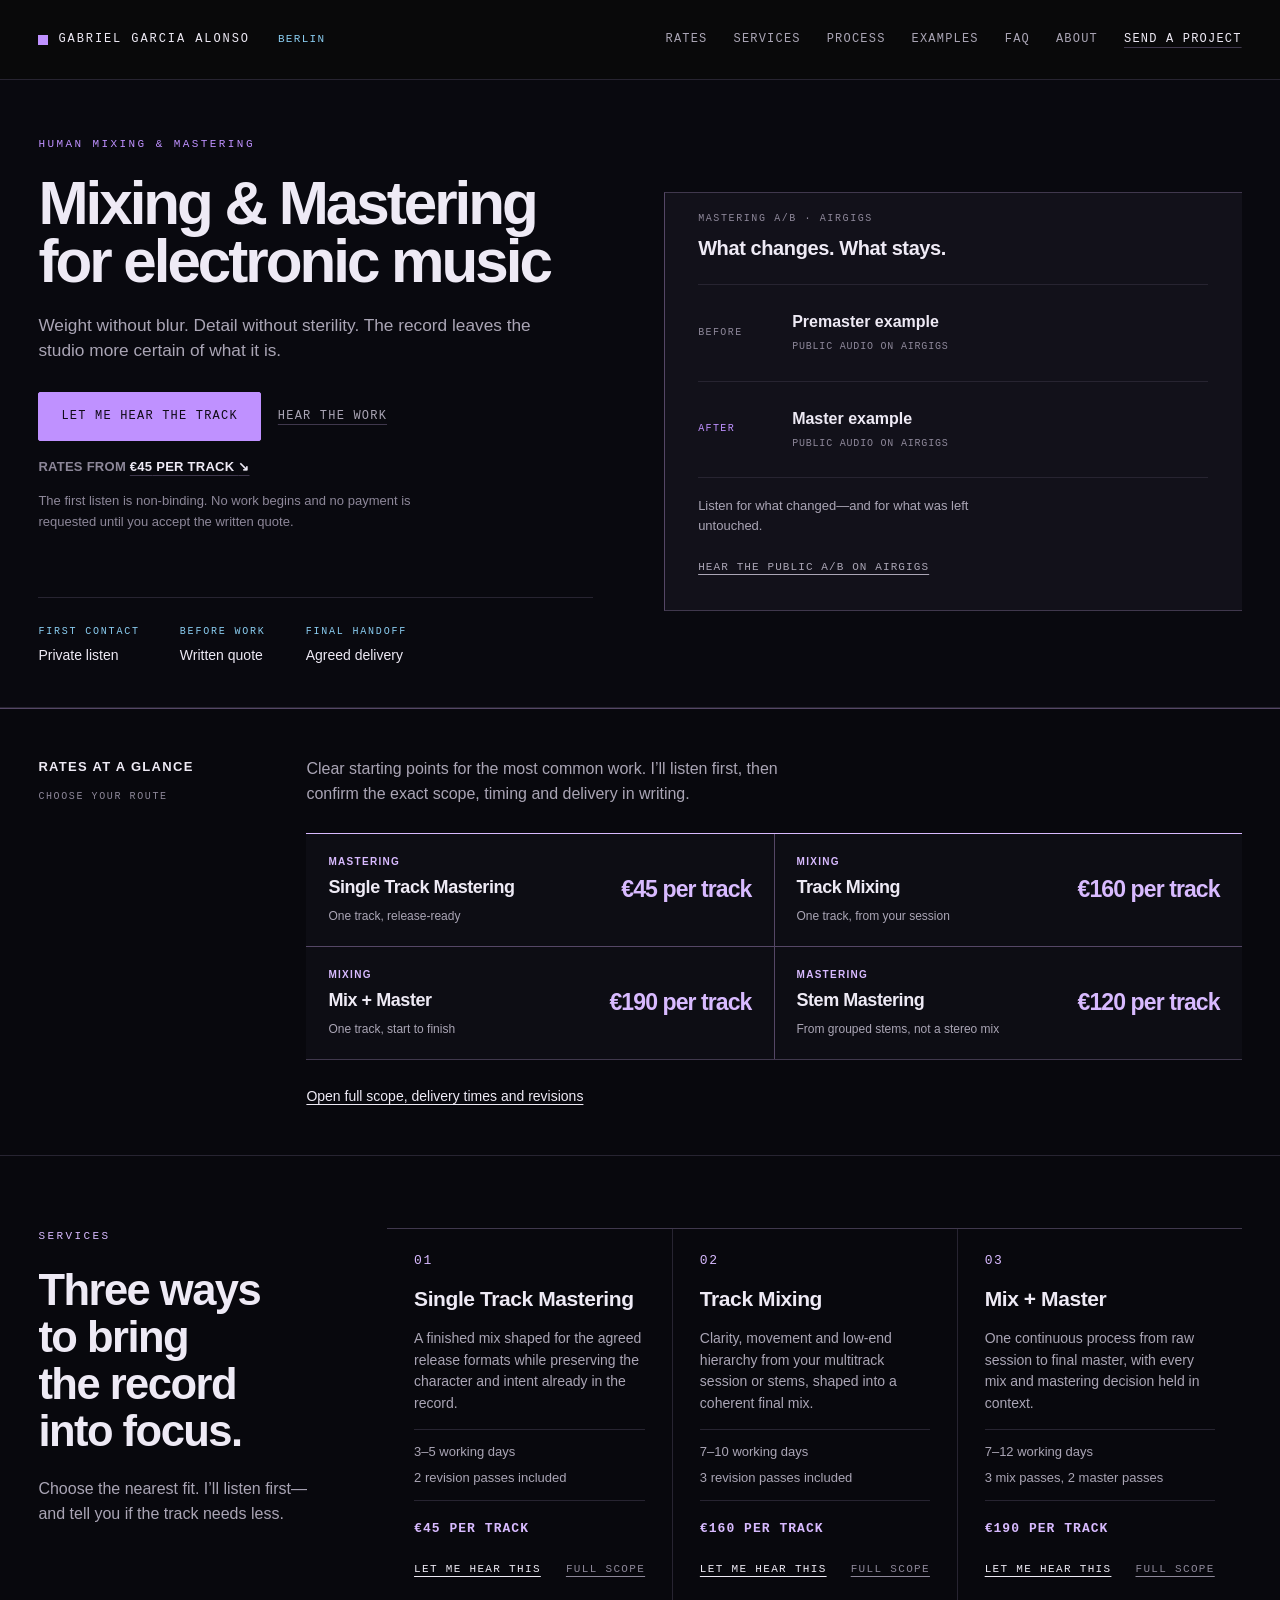
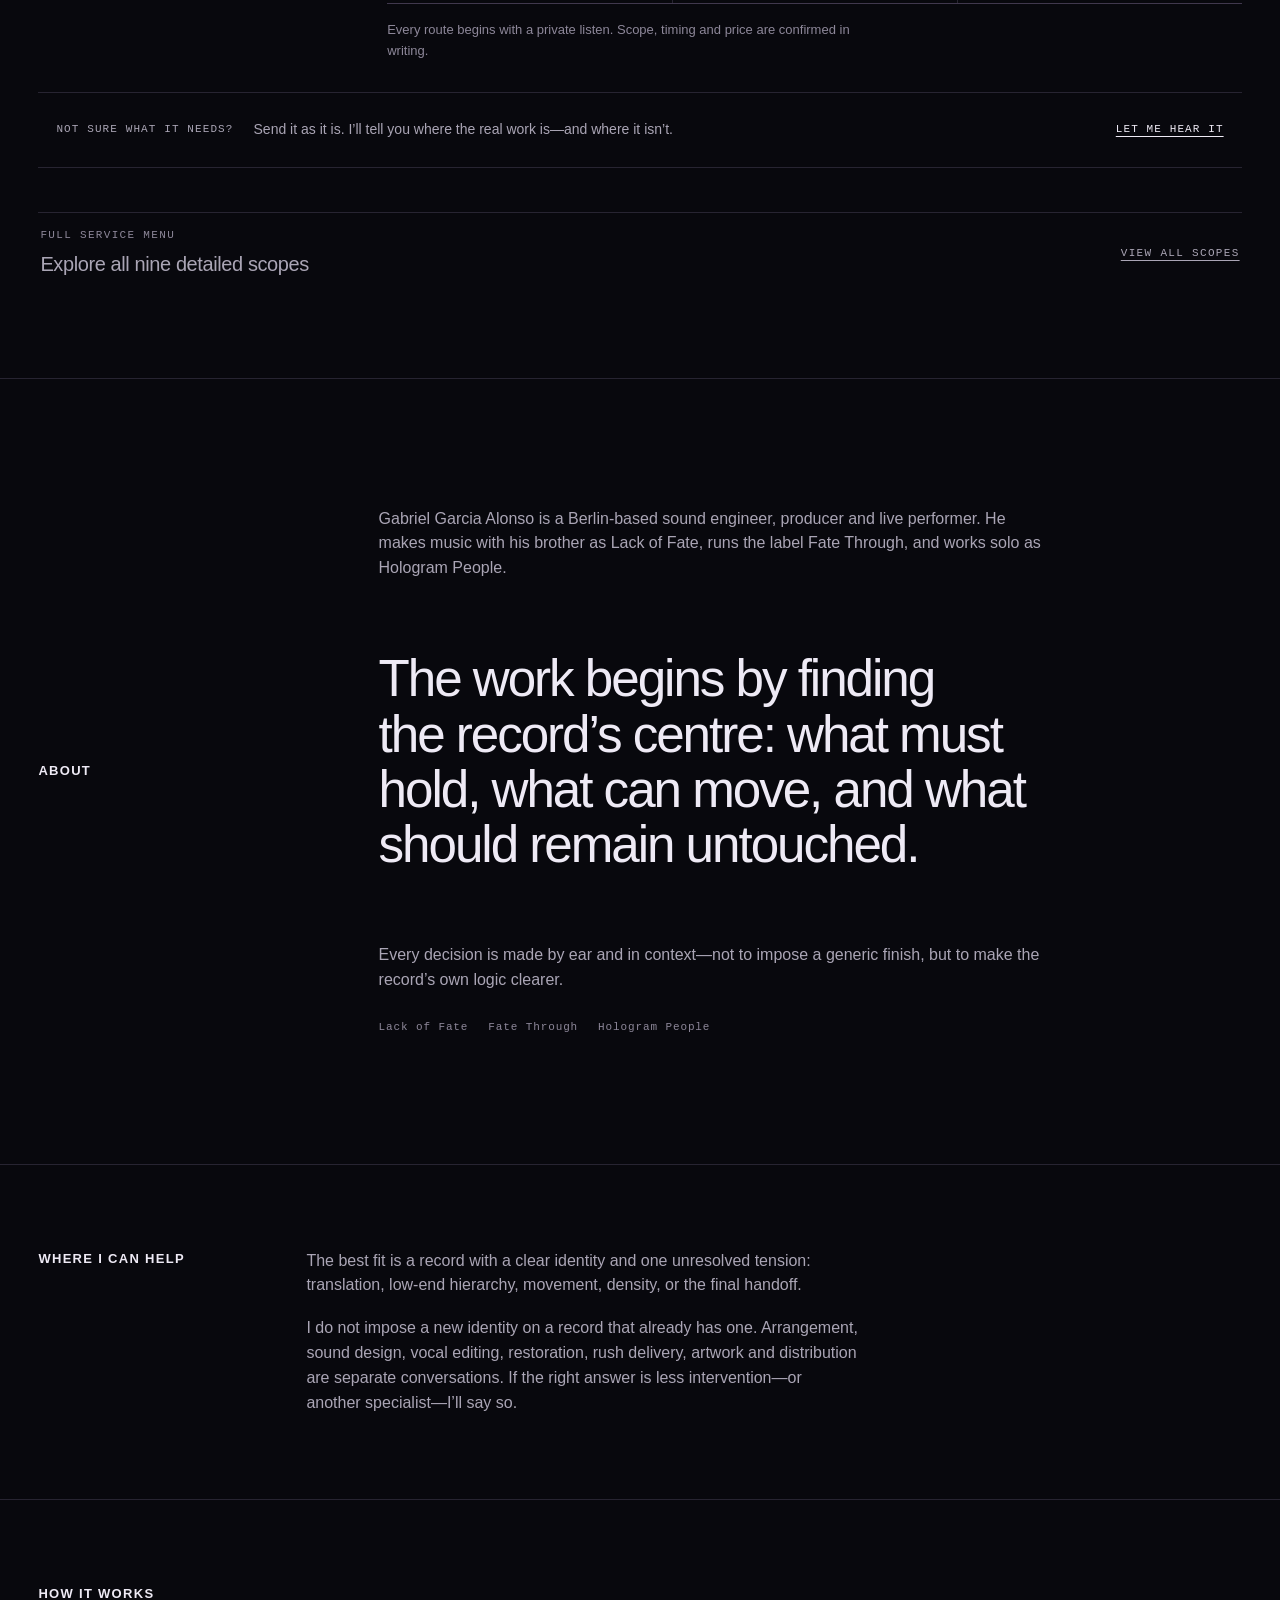
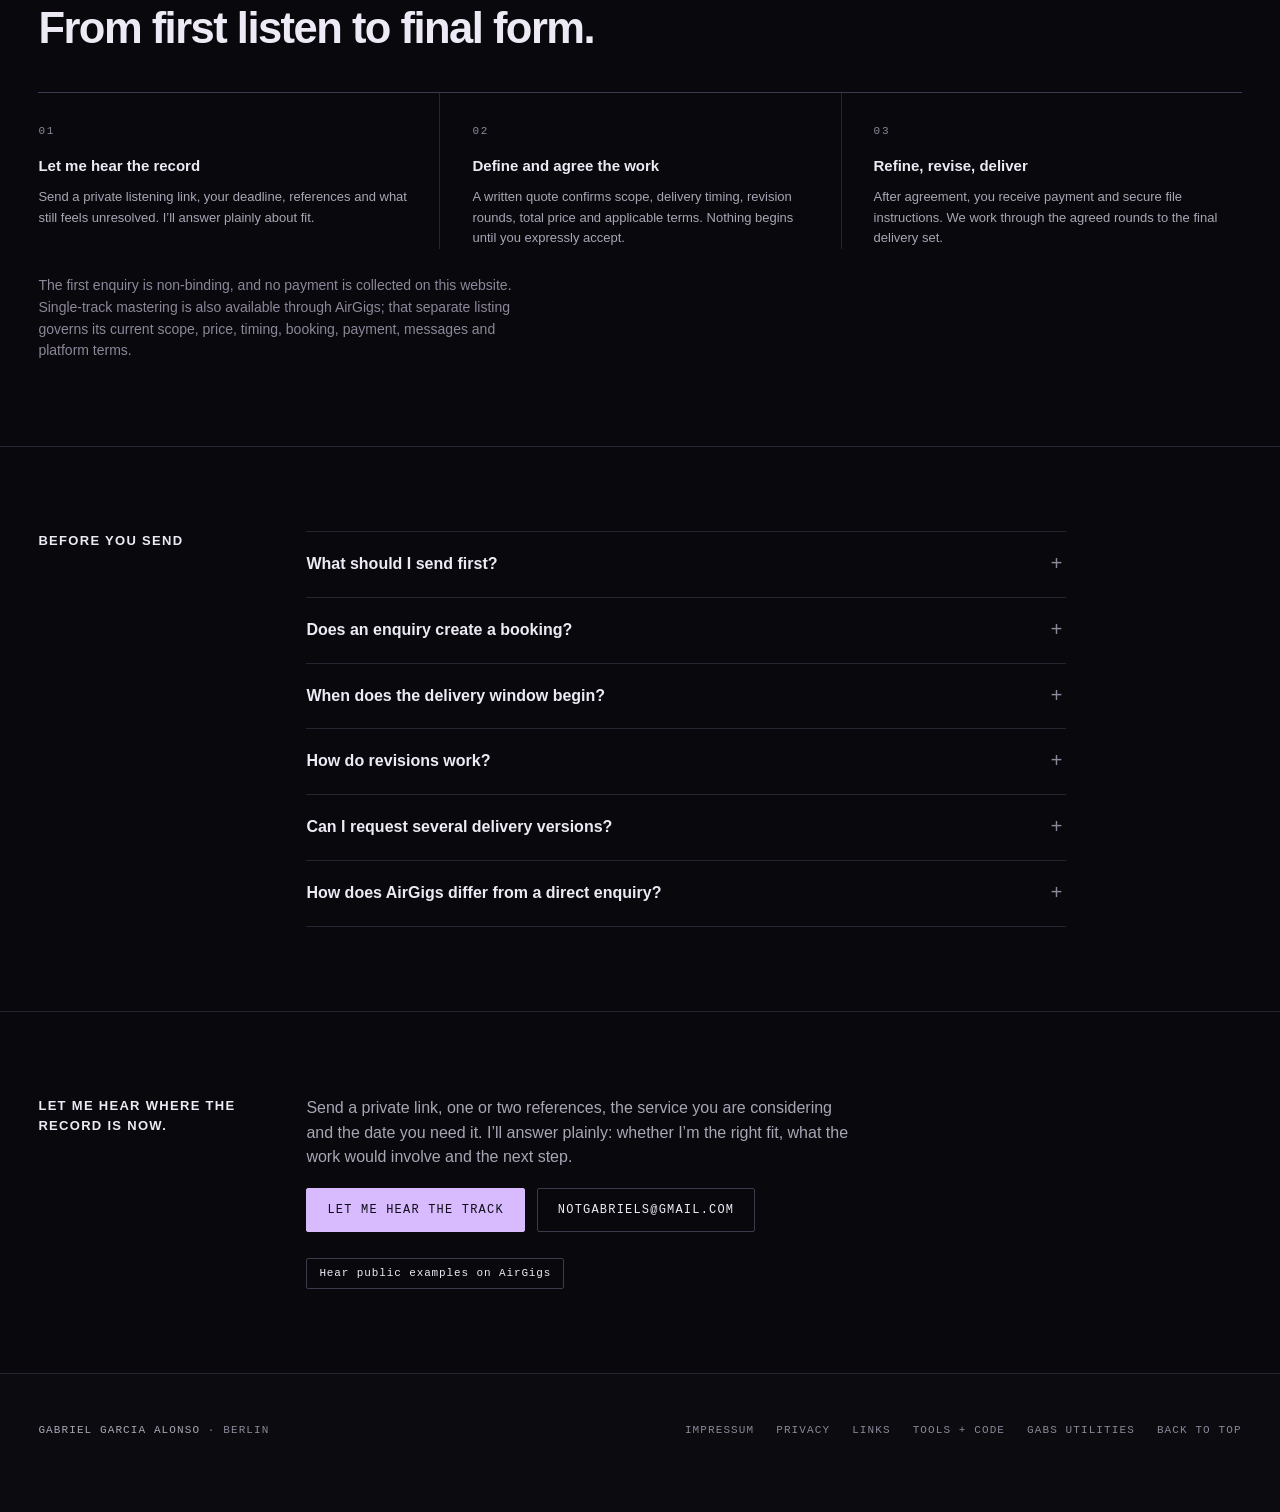
==== index.html @ 25c2fdcd "Mirror graphite violet mastering palette" ====
<!DOCTYPE html>
<html lang="en" class="no-js">
<head>
  <meta charset="utf-8" />
  <meta name="viewport" content="width=device-width, initial-scale=1" />
  <title>Gabriel Garcia Alonso — Mixing &amp; Mastering</title>
  <meta name="description" content="Human mixing and mastering for electronic music—weight, movement and translation without losing the record’s identity." />
  <meta name="theme-color" content="#0a0a0b" />
  <link rel="canonical" href="https://audio.gabs-utilities.com/" />

  <meta property="og:title" content="Gabriel Garcia Alonso — Mixing &amp; Mastering" />
  <meta property="og:description" content="Human mixing and mastering for electronic music—weight, movement and translation without losing the record’s identity." />
  <meta property="og:type" content="website" />
  <meta property="og:url" content="https://audio.gabs-utilities.com/" />
  <meta property="og:image" content="https://audio.gabs-utilities.com/public/og-image.jpg?v=20260824" />
  <meta property="og:image:alt" content="Mixing and Mastering — Gabriel Garcia Alonso" />
  <meta property="og:image:width" content="1200" />
  <meta property="og:image:height" content="630" />
  <meta name="twitter:card" content="summary_large_image" />
  <meta name="twitter:title" content="Gabriel Garcia Alonso — Mixing &amp; Mastering" />
  <meta name="twitter:description" content="Human mixing and mastering for electronic music—weight, movement and translation without losing the record’s identity." />
  <meta name="twitter:image" content="https://audio.gabs-utilities.com/public/og-image.jpg?v=20260824" />
  <meta name="twitter:image:alt" content="Mixing and Mastering — Gabriel Garcia Alonso" />

  <link rel="icon" href="public/favicon.svg" type="image/svg+xml" />
  <link rel="stylesheet" href="assets/css/styles.css?v=20260825p" />

  <!-- SEO:JSONLD:START — generated by `node scripts/build-seo.js`. Do not hand-edit. -->
  <script type="application/ld+json">
  {
    "@context": "https://schema.org",
    "@graph": [
      {
        "@type": "ProfessionalService",
        "@id": "https://audio.gabs-utilities.com/#business",
        "name": "Gabriel Garcia Alonso",
        "description": "Human mixing and mastering for electronic music—weight, movement and translation without losing the record’s identity.",
        "email": "notgabriels@gmail.com",
        "url": "https://audio.gabs-utilities.com/",
        "image": "https://audio.gabs-utilities.com/public/og-image.png",
        "sameAs": [
          "https://www.airgigs.com/user/notgabriels",
          "https://www.airgigs.com/mastering-engineers-for-hire/109633/I-will-master-your-electronic-music-for-release"
        ],
        "areaServed": "Worldwide",
        "address": {
          "@type": "PostalAddress",
          "addressLocality": "Berlin",
          "addressCountry": "DE"
        },
        "hasOfferCatalog": {
          "@type": "OfferCatalog",
          "name": "Mixing and mastering services",
          "itemListElement": [
            {
              "@type": "Service",
              "name": "Single Track Mastering",
              "description": "A finished mix shaped for the agreed release formats while preserving the character and intent already in the record.",
              "url": "https://audio.gabs-utilities.com/#mastering-single",
              "serviceType": "Single Track Mastering",
              "category": "Audio mastering"
            },
            {
              "@type": "Service",
              "name": "EP Mastering",
              "description": "Mastering for a short release, balanced so the tracks sit together as one record rather than as separate singles.",
              "url": "https://audio.gabs-utilities.com/#mastering-ep",
              "serviceType": "EP Mastering",
              "category": "Audio mastering"
            },
            {
              "@type": "Service",
              "name": "Stem Mastering",
              "description": "For mixes that need more control than a stereo master allows. Send grouped stems and the balance can still be moved at the master stage.",
              "url": "https://audio.gabs-utilities.com/#mastering-stem",
              "serviceType": "Stem Mastering",
              "category": "Audio mastering"
            },
            {
              "@type": "Service",
              "name": "Vinyl Pre-Master",
              "description": "A separate master prepared for lacquer cutting — different constraints from a digital master, so it is done as its own pass.",
              "url": "https://audio.gabs-utilities.com/#mastering-vinyl",
              "serviceType": "Vinyl Pre-Master",
              "category": "Audio mastering"
            },
            {
              "@type": "Service",
              "name": "Album Mastering",
              "description": "Full-length releases are quoted individually — track count, formats and deadline all move the number. Send the record and what you need.",
              "url": "https://audio.gabs-utilities.com/#mastering-album",
              "serviceType": "Album Mastering",
              "category": "Audio mastering"
            },
            {
              "@type": "Service",
              "name": "Track Mixing",
              "description": "Clarity, movement and low-end hierarchy from your multitrack session or stems, shaped into a coherent final mix.",
              "url": "https://audio.gabs-utilities.com/#mixing-single",
              "serviceType": "Track Mixing",
              "category": "Audio mixing"
            },
            {
              "@type": "Service",
              "name": "Mix + Master",
              "description": "One continuous process from raw session to final master, with every mix and mastering decision held in context.",
              "url": "https://audio.gabs-utilities.com/#mixing-mastering-bundle",
              "serviceType": "Mix + Master",
              "category": "Audio mixing"
            },
            {
              "@type": "Service",
              "name": "Mix Revision Pass",
              "description": "An extra round of changes on a mix already done here, once the included revision passes have been used.",
              "url": "https://audio.gabs-utilities.com/#mix-revision",
              "serviceType": "Mix Revision Pass",
              "category": "Audio mixing"
            },
            {
              "@type": "Service",
              "name": "Mix Feedback Session",
              "description": "A listening pass on a mix you are doing yourself, with written notes on what to change and why. No files are altered.",
              "url": "https://audio.gabs-utilities.com/#mix-consult",
              "serviceType": "Mix Feedback Session",
              "category": "Audio mixing"
            }
          ]
        }
      },
      {
        "@type": "FAQPage",
        "@id": "https://audio.gabs-utilities.com/#faq",
        "mainEntity": [
          {
            "@type": "Question",
            "name": "What should I send first?",
            "acceptedAnswer": {
              "@type": "Answer",
              "text": "Send a private listening link, your deadline, one or two references, and a short note about what still feels unresolved. Full-resolution production files come later, after the scope is agreed."
            }
          },
          {
            "@type": "Question",
            "name": "Does an enquiry create a booking?",
            "acceptedAnswer": {
              "@type": "Answer",
              "text": "No. The first enquiry is non-binding. Fit, scope, delivery timing, revision rounds and the total price are confirmed in a written quote before you decide whether to proceed."
            }
          },
          {
            "@type": "Question",
            "name": "When does the delivery window begin?",
            "acceptedAnswer": {
              "@type": "Answer",
              "text": "The delivery window begins after the written offer is accepted, any agreed payment condition is met, and the required production files have been received and checked."
            }
          },
          {
            "@type": "Question",
            "name": "How do revisions work?",
            "acceptedAnswer": {
              "@type": "Answer",
              "text": "The written quote states the included revision rounds. Send one consolidated set of clear, time-coded notes per round. Work outside the agreed scope is confirmed separately before it begins."
            }
          },
          {
            "@type": "Question",
            "name": "Can I request several delivery versions?",
            "acceptedAnswer": {
              "@type": "Answer",
              "text": "Ask about instrumentals, acapellas, club versions, vinyl versions or other formats in the enquiry so the exact delivery set can be included in the quote."
            }
          },
          {
            "@type": "Question",
            "name": "How does AirGigs differ from a direct enquiry?",
            "acceptedAnswer": {
              "@type": "Answer",
              "text": "AirGigs is a separate marketplace route for the service shown on its live listing. AirGigs handles that listing’s current scope, price, timing, booking, payment, messages and platform terms."
            }
          }
        ]
      }
    ]
  }
  </script>
  <!-- SEO:JSONLD:END -->
</head>
<body class="home">
  <a class="skip-link" href="#main-content">Skip to main content</a>

  <header class="site-header">
    <a class="logo" href="#top">
      <span class="logo__mark" aria-hidden="true"></span>
      <span class="logo__text">GABRIEL GARCIA ALONSO</span>
      <span class="logo__location">Berlin</span>
    </a>
    <nav class="nav" id="main-nav" aria-label="Main">
      <a href="#rates">Rates</a>
      <a href="#services">Services</a>
      <a href="#process">Process</a>
      <a href="#examples">Examples</a>
      <a href="#faq">FAQ</a>
      <a href="#about">About</a>
      <a class="nav__cta" href="brief.html">Send a project</a>
    </nav>
    <button class="nav-toggle" id="nav-toggle" type="button"
      aria-label="Open navigation" aria-controls="main-nav" aria-expanded="false">
      <span></span><span></span>
    </button>
  </header>

  <main id="main-content" tabindex="-1">
    <section class="hero hero--studio" id="top">
      <div class="hero__inner hero__layout">
        <div class="hero__copy">
          <p class="eyebrow">Human mixing &amp; mastering</p>
          <h1 class="hero__title">
            <span>Mixing &amp; Mastering</span>
            <span>for electronic music</span>
          </h1>
          <p class="hero__lede">
            Weight without blur. Detail without sterility. The record leaves
            the studio more certain of what it is.
          </p>
          <div class="hero__actions">
            <a class="btn btn--primary" href="brief.html">Let me hear the track</a>
            <a class="btn btn--ghost" href="#examples">Hear the work</a>
          </div>
          <p class="hero__rate-line">Rates from <a href="#rates"><span data-rate-from>€45</span> per track <span aria-hidden="true">↘</span></a></p>
          <p class="hero__microcopy">
            The first listen is non-binding. No work begins and no payment is
            requested until you accept the written quote.
          </p>
          <dl class="hero__meta" aria-label="How a project begins">
            <div>
              <dt>First contact</dt>
              <dd>Private listen</dd>
            </div>
            <div>
              <dt>Before work</dt>
              <dd>Written quote</dd>
            </div>
            <div>
              <dt>Final handoff</dt>
              <dd>Agreed delivery</dd>
            </div>
          </dl>
        </div>

        <section class="listen-panel" id="examples" aria-labelledby="examples-title">
          <header class="listen-panel__head">
            <p class="listen-panel__kicker">Mastering A/B · AirGigs</p>
            <h2 id="examples-title">What changes. What stays.</h2>
          </header>
          <div class="listen-panel__tracks" aria-label="The premaster and master available in the public AirGigs A/B">
            <div class="listen-track">
              <span class="listen-track__state">Before</span>
              <span class="listen-track__body">
                <strong>Premaster example</strong>
                <small>Public audio on AirGigs</small>
              </span>
            </div>
            <div class="listen-track listen-track--after">
              <span class="listen-track__state">After</span>
              <span class="listen-track__body">
                <strong>Master example</strong>
                <small>Public audio on AirGigs</small>
              </span>
            </div>
          </div>
          <div class="listen-panel__foot">
            <p>Listen for what changed—and for what was left untouched.</p>
            <a href="https://www.airgigs.com/mastering-engineers-for-hire/109633/I-will-master-your-electronic-music-for-release" target="_blank" rel="noopener">Hear the public A/B on AirGigs<span class="visually-hidden"> (opens in a new tab)</span></a>
          </div>
        </section>
      </div>
    </section>

    <section class="section section--split section--compact rate-section" id="rates" aria-labelledby="rates-title">
      <div>
        <h2 class="section__title" id="rates-title">Rates at a glance</h2>
        <p class="section__label">Choose your route</p>
      </div>
      <div>
        <p class="rate-section__lede">
          Clear starting points for the most common work. I’ll listen first,
          then confirm the exact scope, timing and delivery in writing.
        </p>
        <ul class="rate-quickview" id="rate-quickview" aria-label="Current service rates"></ul>
        <noscript>
          <ul class="rate-quickview rate-quickview--static" aria-label="Current service rates">
            <li class="rate-quickview__item">
              <a href="#mastering-single"><span class="rate-quickview__copy"><span class="rate-quickview__category">Mastering</span><strong>Single Track Mastering</strong></span><span class="rate-quickview__price">€45 per track</span><span class="rate-quickview__subtitle">One track, release-ready</span></a>
            </li>
            <li class="rate-quickview__item">
              <a href="#mixing-single"><span class="rate-quickview__copy"><span class="rate-quickview__category">Mixing</span><strong>Track Mixing</strong></span><span class="rate-quickview__price">€160 per track</span><span class="rate-quickview__subtitle">One track, from your session</span></a>
            </li>
            <li class="rate-quickview__item">
              <a href="#mixing-mastering-bundle"><span class="rate-quickview__copy"><span class="rate-quickview__category">Mixing</span><strong>Mix + Master</strong></span><span class="rate-quickview__price">€190 per track</span><span class="rate-quickview__subtitle">One track, start to finish</span></a>
            </li>
            <li class="rate-quickview__item">
              <a href="#mastering-stem"><span class="rate-quickview__copy"><span class="rate-quickview__category">Mastering</span><strong>Stem Mastering</strong></span><span class="rate-quickview__price">€120 per track</span><span class="rate-quickview__subtitle">From grouped stems, not a stereo mix</span></a>
            </li>
          </ul>
        </noscript>
        <p class="section__note"><a href="#services">Open full scope, delivery times and revisions</a></p>
      </div>
    </section>

    <section class="section service-overview" id="services">
      <div class="service-overview__layout">
        <div class="service-overview__intro">
          <p class="eyebrow">Services</p>
          <h2>Three ways to bring the record into focus.</h2>
          <p>Choose the nearest fit. I’ll listen first—and tell you if the track needs less.</p>
        </div>
        <div class="featured-service-stage">
          <div class="featured-services" id="featured-service-grid" aria-label="Featured services"></div>
          <noscript>
            <div class="featured-services featured-services--fallback" aria-label="Featured services">
              <article class="featured-service"><p class="featured-service__number">01</p><h3>Single Track Mastering</h3><p class="featured-service__desc">A finished mix shaped for the agreed release formats while preserving the character already in the record.</p><p class="featured-service__price">€45 per track</p><p class="featured-service__actions"><a class="featured-service__enquiry" href="brief.html">Let me hear this</a></p></article>
              <article class="featured-service"><p class="featured-service__number">02</p><h3>Track Mixing</h3><p class="featured-service__desc">Clarity, movement and low-end hierarchy from your multitrack session or stems.</p><p class="featured-service__price">€160 per track</p><p class="featured-service__actions"><a class="featured-service__enquiry" href="brief.html">Let me hear this</a></p></article>
              <article class="featured-service"><p class="featured-service__number">03</p><h3>Mix + Master</h3><p class="featured-service__desc">One continuous process from raw session to final master, with every decision held in context.</p><p class="featured-service__price">€190 per track</p><p class="featured-service__actions"><a class="featured-service__enquiry" href="brief.html">Let me hear this</a></p></article>
            </div>
          </noscript>
          <p class="featured-services__note">Every route begins with a private listen. Scope, timing and price are confirmed in writing.</p>
        </div>
      </div>

      <a class="quick-enquiry" href="brief.html">
        <span class="quick-enquiry__label">Not sure what it needs?</span>
        <span class="quick-enquiry__copy">Send it as it is. I’ll tell you where the real work is—and where it isn’t.</span>
        <span class="quick-enquiry__action">Let me hear it</span>
      </a>

      <details class="catalog-disclosure" id="detailed-services">
        <summary>
          <span class="catalog-disclosure__copy">
            <span class="catalog-disclosure__kicker">Full service menu</span>
            <strong>Explore all nine detailed scopes</strong>
          </span>
          <span class="catalog-disclosure__action">
            <span class="catalog-disclosure__when-closed">View all scopes</span>
            <span class="catalog-disclosure__when-open">Hide detailed scopes</span>
          </span>
        </summary>
        <div class="catalog" id="catalog">
          <div class="section__head">
            <div>
              <p class="section__title">Detailed service menu</p>
              <h2 class="catalog__heading">Scope, timing and deliverables</h2>
            </div>
            <div class="filters" role="group" aria-label="Filter services by type">
              <button class="filter is-active" type="button" aria-pressed="true" aria-controls="service-grid" data-filter="all">All</button>
              <button class="filter" type="button" aria-pressed="false" aria-controls="service-grid" data-filter="mastering">Mastering</button>
              <button class="filter" type="button" aria-pressed="false" aria-controls="service-grid" data-filter="mixing">Mixing</button>
            </div>
          </div>
          <div class="grid" id="service-grid" aria-label="Services"></div>
          <noscript>
            <div class="noscript-catalog">
              <p>Choose the nearest service below, then send a private listening link. Full scope, timing and price are confirmed in writing.</p>
              <ul class="noscript-service-list" aria-label="Detailed services">
                <li id="mastering-single"><strong>Single Track Mastering</strong><a href="brief.html">Enquire</a></li>
                <li id="mastering-ep"><strong>EP Mastering</strong><a href="brief.html">Enquire</a></li>
                <li id="mastering-stem"><strong>Stem Mastering</strong><a href="brief.html">Enquire</a></li>
                <li id="mastering-vinyl"><strong>Vinyl Pre-Master</strong><a href="brief.html">Enquire</a></li>
                <li id="mastering-album"><strong>Album Mastering</strong><a href="brief.html">Enquire</a></li>
                <li id="mixing-single"><strong>Track Mixing</strong><a href="brief.html">Enquire</a></li>
                <li id="mixing-mastering-bundle"><strong>Mix + Master</strong><a href="brief.html">Enquire</a></li>
                <li id="mix-revision"><strong>Mix Revision Pass</strong><a href="brief.html">Enquire</a></li>
                <li id="mix-consult"><strong>Mix Feedback Session</strong><a href="brief.html">Enquire</a></li>
              </ul>
            </div>
          </noscript>
          <p class="grid__empty" id="grid-empty" hidden>Nothing in this category yet.</p>
          <p class="visually-hidden" id="filter-status" role="status" aria-live="polite"></p>
          <p class="section__note">
            Your first message is a non-binding enquiry. Exact scope, delivery
            window, revision rounds and total price are confirmed in a written
            quote before you accept. No payment is taken on this website.
          </p>
        </div>
      </details>
    </section>

    <section class="section section--split about--oath" id="about">
      <div><h2 class="section__title">About</h2></div>
      <div class="prose">
        <p>
          Gabriel Garcia Alonso is a Berlin-based sound engineer, producer and
          live performer. He makes music with his brother as Lack of Fate, runs
          the label Fate Through, and works solo as Hologram People.
        </p>
        <p class="about__statement">The work begins by finding the record’s centre: what must hold, what can move, and what should remain untouched.</p>
        <p>
          Every decision is made by ear and in context—not to impose a generic
          finish, but to make the record’s own logic clearer.
        </p>
        <ul class="tags" aria-label="Gabriel’s music projects"><li>Lack of Fate</li><li>Fate Through</li><li>Hologram People</li></ul>
      </div>
    </section>

    <section class="section section--split" id="fit">
      <div><h2 class="section__title">Where I can help</h2></div>
      <div class="prose">
        <p>
          The best fit is a record with a clear identity and one unresolved
          tension: translation, low-end hierarchy, movement, density, or the
          final handoff.
        </p>
        <p>
          I do not impose a new identity on a record that already has one.
          Arrangement, sound design, vocal editing, restoration, rush delivery,
          artwork and distribution are separate conversations. If the right
          answer is less intervention—or another specialist—I’ll say so.
        </p>
      </div>
    </section>

    <section class="section" id="process">
      <div class="section__head">
        <div>
          <p class="section__title">How it works</p>
          <h2 class="catalog__heading">From first listen to final form.</h2>
        </div>
      </div>
      <ol class="steps">
        <li class="step"><span class="step__num">01</span><h3 class="step__title">Let me hear the record</h3><p>Send a private listening link, your deadline, references and what still feels unresolved. I’ll answer plainly about fit.</p></li>
        <li class="step"><span class="step__num">02</span><h3 class="step__title">Define and agree the work</h3><p>A written quote confirms scope, delivery timing, revision rounds, total price and applicable terms. Nothing begins until you expressly accept.</p></li>
        <li class="step"><span class="step__num">03</span><h3 class="step__title">Refine, revise, deliver</h3><p>After agreement, you receive payment and secure file instructions. We work through the agreed rounds to the final delivery set.</p></li>
      </ol>
      <p class="section__note">The first enquiry is non-binding, and no payment is collected on this website. Single-track mastering is also available through AirGigs; that separate listing governs its current scope, price, timing, booking, payment, messages and platform terms.</p>
    </section>

    <section class="section section--split" id="faq">
      <div><h2 class="section__title">Before you send</h2></div>
      <div class="faq">
        <details><summary>What should I send first?</summary><p>Send a private listening link, your deadline, one or two references, and a short note about what still feels unresolved. Full-resolution production files come later, after the scope is agreed.</p></details>
        <details><summary>Does an enquiry create a booking?</summary><p>No. The first enquiry is non-binding. Fit, scope, delivery timing, revision rounds and the total price are confirmed in a written quote before you decide whether to proceed.</p></details>
        <details><summary>When does the delivery window begin?</summary><p>The delivery window begins after the written offer is accepted, any agreed payment condition is met, and the required production files have been received and checked.</p></details>
        <details><summary>How do revisions work?</summary><p>The written quote states the included revision rounds. Send one consolidated set of clear, time-coded notes per round. Work outside the agreed scope is confirmed separately before it begins.</p></details>
        <details><summary>Can I request several delivery versions?</summary><p>Ask about instrumentals, acapellas, club versions, vinyl versions or other formats in the enquiry so the exact delivery set can be included in the quote.</p></details>
        <details><summary>How does AirGigs differ from a direct enquiry?</summary><p>AirGigs is a separate marketplace route for the service shown on its live listing. AirGigs handles that listing’s current scope, price, timing, booking, payment, messages and platform terms.</p></details>
      </div>
    </section>

    <section class="section section--split" id="contact">
      <div><h2 class="section__title">Let me hear where the record is now.</h2></div>
      <div class="prose">
        <p>Send a private link, one or two references, the service you are considering and the date you need it. I’ll answer plainly: whether I’m the right fit, what the work would involve and the next step.</p>
        <p class="contact-line"><a class="btn btn--primary" href="brief.html">Let me hear the track</a><a class="btn btn--ghost" id="contact-email" href="mailto:notgabriels@gmail.com?subject=Private%20project%20enquiry">Email Gabriel</a></p>
        <ul class="links" id="contact-links"></ul>
      </div>
    </section>
  </main>

  <footer class="site-footer">
    <div><span id="footer-name">Gabriel Garcia Alonso</span><span class="dim"> · Berlin</span></div>
    <nav class="footer-links" aria-label="Legal and related links">
      <a href="impressum.html">Impressum</a><a href="privacy.html">Privacy</a><a href="links.html">Links</a><a href="https://tools.gabs-utilities.com/">Tools + Code</a><a href="https://gabs-utilities.com/">Gabs Utilities</a><a href="#top">Back to top</a>
    </nav>
  </footer>

  <script src="config.js?v=20260825d" defer></script>
  <script src="data/services.js?v=20260825e" defer></script>
  <script src="assets/js/checkout.js?v=20260824f" defer></script>
  <script src="assets/js/store.js?v=20260825h" defer></script>
</body>
</html>
---- assets/css/styles.css ----
/* ============================================================================
 * styles.css — graphite / violet / industrial
 * ============================================================================
 * Design intent: graphite ground, a restrained violet-neon signal, compact
 * metadata against a familiar sans for the words people need to read, and
 * hairline borders instead of heavy decoration. Colour marks hierarchy and
 * interaction; the grey field keeps the page calm. Everything is driven by the
 * custom properties in :root — change those to reskin the whole site.
 * ==========================================================================*/

:root {
  /* Ground */
  --bg:          #0b0b10;
  --bg-raised:   #15141b;
  --bg-sunken:   #08080c;
  /* Graphite carries the large fields; violet is a signal, not a background
   * paint. Keep accent coverage intentionally sparse. */
  --bg-tint:     #12111a;
  --bg-tint-deep:#09090f;
  --bg-lower:    #08080d;
  --bg-lower-raised: #0d0d14;

  /* Ink.
   * Every value here clears WCAG AA (4.5:1) against the darkest background it
   * is used on (--bg-raised, #0f0f11), measured rather than eyeballed:
   *   --fg        16.2:1
   *   --fg-muted   5.7:1
   *   --fg-faint   4.8:1
   * --fg-faint used to be #5a5a62, which measured 2.8:1 and failed — it
   * carries product specs and licence terms, so it has to be readable.
   * If you darken these, re-measure. Small mono type on near-black is exactly
   * where contrast quietly stops working. */
  --fg:          #eeeaf5;
  --fg-muted:    #aaa5b5;
  --fg-faint:    #8d8799;

  /* Lines */
  --line:        #272431;
  --line-strong: #40384d;
  --line-tint:   #554766;

  /* Accent — a restrained violet-neon signal, used for action and focus. */
  --accent:      #bf91ff;
  --accent-neon: #d8baff;
  --accent-ink:  #100b18;
  --accent-soft: #332545;

  /* Secondary signal — reserved for small technical/readout details. */
  --signal:      #8acdf1;

  /* Type */
  /* Deliberately explicit: key copy must never fall back to a serif or
   * old-style face when the site is viewed in an embedded browser. */
  --font-sans: Arial, Helvetica, sans-serif;
  --font-mono: ui-monospace, 'SF Mono', SFMono-Regular, Menlo, Consolas, monospace;

  /* Rhythm */
  --gutter: clamp(16px, 3vw, 40px);
  --max:    clamp(1340px, 92vw, 1412px);
  --radius: 2px;
}

/* --------------------------------------------------------------------------
 * Reset
 * ------------------------------------------------------------------------*/

*, *::before, *::after { box-sizing: border-box; }

html {
  -webkit-text-size-adjust: 100%;
  scroll-behavior: smooth;
  max-width: 100%;
}

body {
  margin: 0;
  max-width: 100%;
  overflow-x: clip;
  background: var(--bg);
  color: var(--fg);
  font-family: var(--font-sans);
  font-style: normal;
  font-size: 16px;
  line-height: 1.55;
  -webkit-font-smoothing: antialiased;
}

@supports not (overflow: clip) {
  body { overflow-x: hidden; }
}

img { max-width: 100%; display: block; }

a { color: inherit; text-decoration: none; overflow-wrap: break-word; }
a:hover { color: var(--accent); }

.legal a,
.prose a,
.link-card { overflow-wrap: anywhere; }

.btn,
.nav a,
.listen-track__action,
.featured-service__enquiry,
.featured-service__link { overflow-wrap: normal; }

button { font: inherit; }

::selection { background: var(--accent); color: var(--accent-ink); }

:focus-visible {
  outline: 2px solid var(--accent);
  outline-offset: 2px;
}

.dim { color: var(--fg-faint); }

/* Available to screen readers, invisible on screen. */
.visually-hidden {
  position: absolute;
  width: 1px; height: 1px;
  margin: -1px; padding: 0;
  overflow: hidden;
  clip: rect(0 0 0 0);
  clip-path: inset(50%);
  white-space: nowrap;
  border: 0;
}

/* Anything the nav jumps to stops clear of the sticky header instead of
 * sliding underneath it. Replaces the old negative-offset spacer trick. */
:target,
.section,
.anchor { scroll-margin-top: 96px; }

.anchor { display: block; height: 0; visibility: hidden; }

/* Skip link — off-screen until focused, then pinned top-left. */
.skip-link {
  position: absolute;
  left: -9999px;
  z-index: 100;
  padding: 12px 18px;
  background: var(--accent);
  color: var(--accent-ink);
  font-family: var(--font-mono);
  font-size: 12px;
  letter-spacing: 0.1em;
  text-transform: uppercase;
  min-height: 44px;
}

.skip-link:focus {
  left: 8px;
  top: 8px;
  color: var(--accent-ink);
}

/* --------------------------------------------------------------------------
 * Pre-launch banner
 * ------------------------------------------------------------------------*/

.banner {
  display: flex;
  align-items: flex-start;
  gap: 10px;
  padding: 10px var(--gutter);
  background: var(--bg-sunken);
  border-bottom: 1px solid var(--line-strong);
  color: var(--fg-muted);
  font-family: var(--font-mono);
  font-size: 11px;
  line-height: 1.5;
  letter-spacing: 0.06em;
  text-transform: uppercase;
}

.banner strong { color: var(--accent); font-weight: 400; }

.banner__dot {
  width: 6px; height: 6px;
  margin-top: 5px;
  border-radius: 50%;
  background: var(--accent);
  flex: none;
}

/* --------------------------------------------------------------------------
 * Header
 * ------------------------------------------------------------------------*/

.site-header {
  position: sticky;
  top: 0;
  z-index: 50;
  display: flex;
  align-items: center;
  justify-content: space-between;
  gap: 16px;
  padding: 16px var(--gutter);
  background: rgba(10, 10, 11, 0.97);
  border-bottom: 1px solid var(--line);
}

.logo { display: flex; align-items: center; gap: 10px; min-width: 0; min-height: 44px; }
.logo:hover { color: inherit; }

.logo__mark {
  width: 10px; height: 10px;
  background: var(--accent);
  flex: none;
}

.logo__text {
  font-family: var(--font-mono);
  font-size: 12px;
  letter-spacing: 0.16em;
}

.logo__location {
  padding-left: 18px;
  color: var(--signal);
  font-family: var(--font-mono);
  font-size: 11px;
  letter-spacing: 0.12em;
  text-transform: uppercase;
}

.nav {
  display: flex;
  gap: 26px;
  font-family: var(--font-mono);
  font-size: 12px;
  letter-spacing: 0.1em;
  text-transform: uppercase;
  color: var(--fg-muted);
}

.nav a { display: inline-flex; align-items: center; min-height: 44px; }

.nav .nav__cta {
  padding: 0;
  border: 0;
  color: var(--fg);
  text-decoration: underline;
  text-decoration-color: var(--line-strong);
  text-underline-offset: 5px;
}

.nav .nav__cta:hover {
  color: var(--accent);
  text-decoration-color: currentColor;
}

.nav-toggle {
  display: none;
  flex-direction: column;
  gap: 5px;
  padding: 8px;
  background: none;
  border: 1px solid var(--line-strong);
  border-radius: var(--radius);
  cursor: pointer;
  min-width: 44px;
  min-height: 44px;
  align-items: center;
  justify-content: center;
}
.nav-toggle span { display: block; width: 18px; height: 1px; background: var(--fg); }

/* --------------------------------------------------------------------------
 * Hero
 * ------------------------------------------------------------------------*/

.hero {
  position: relative;
  overflow: hidden;
  border-bottom: 1px solid var(--line);
  background: var(--bg-sunken);
}

.hero--compact .hero__inner { padding-bottom: 68px; }

.hero__inner {
  position: relative;
  max-width: var(--max);
  margin: 0 auto;
  padding: 108px var(--gutter) 88px;
}

.eyebrow {
  margin: 0 0 22px;
  font-family: var(--font-mono);
  font-size: 11px;
  letter-spacing: 0.22em;
  text-transform: uppercase;
  color: var(--accent);
}

.hero__title {
  margin: 0;
  font-family: var(--font-sans);
  font-style: normal;
  font-size: clamp(40px, 8vw, 84px);
  line-height: 0.98;
  letter-spacing: -0.045em;
  font-weight: 700;
}

.hero__lede {
  max-width: 46ch;
  margin: 26px 0 0;
  color: var(--fg-muted);
  font-size: 17px;
}

.hero__actions {
  display: flex;
  flex-wrap: wrap;
  gap: 12px;
  margin-top: 34px;
}

.hero__meta {
  display: flex;
  flex-wrap: wrap;
  gap: 40px;
  margin: 64px 0 0;
  padding-top: 26px;
  border-top: 1px solid var(--line);
}

.hero__meta dt {
  font-family: var(--font-mono);
  font-size: 10px;
  letter-spacing: 0.18em;
  text-transform: uppercase;
  color: var(--signal);
}

.hero__meta dd {
  margin: 6px 0 0;
  font-size: 14px;
  color: var(--fg);
}

/* --------------------------------------------------------------------------
 * Buttons
 * ------------------------------------------------------------------------*/

.btn {
  display: inline-flex;
  align-items: center;
  justify-content: center;
  padding: 11px 20px;
  border: 1px solid var(--line-strong);
  border-radius: var(--radius);
  background: transparent;
  color: var(--fg);
  font-family: var(--font-mono);
  font-size: 12px;
  letter-spacing: 0.1em;
  text-transform: uppercase;
  cursor: pointer;
  transition: background 0.15s, color 0.15s, border-color 0.15s;
  min-height: 44px;
  max-width: 100%;
  text-align: center;
  white-space: normal;
}

.btn:hover { border-color: var(--fg-muted); color: var(--fg); }

.btn--primary {
  background: var(--accent);
  border-color: var(--accent);
  color: var(--accent-ink);
}
.btn--primary:hover { background: var(--accent-neon); border-color: var(--accent-neon); color: var(--accent-ink); }

.btn--ghost { background: transparent; }

.btn--buy { padding: 9px 16px; }
.btn--buy:not(:disabled) {
  border-color: var(--accent);
  color: var(--accent);
}
.btn--buy:not(:disabled):hover {
  background: var(--accent);
  color: var(--accent-ink);
}

.btn:disabled {
  opacity: 0.4;
  cursor: not-allowed;
  border-color: var(--line);
  color: var(--fg-faint);
}

.is-placeholder { color: var(--fg-faint); font-style: italic; }

/* --------------------------------------------------------------------------
 * Sections
 * ------------------------------------------------------------------------*/

.section {
  max-width: var(--max);
  min-width: 0;
  margin: 0 auto;
  padding: 84px var(--gutter);
  border-bottom: 1px solid var(--line);
}

.section > *,
.section--split > *,
.hero__inner > * {
  min-width: 0;
}

.section--compact {
  padding-top: 48px;
  padding-bottom: 48px;
}

.section__head {
  display: flex;
  flex-wrap: wrap;
  align-items: center;
  justify-content: space-between;
  gap: 20px;
  margin-bottom: 40px;
}

.section__title {
  margin: 0;
  font-family: var(--font-sans);
  font-size: 13px;
  letter-spacing: 0.1em;
  text-transform: uppercase;
  color: var(--fg);
  font-weight: 700;
}

.section__label {
  margin: 12px 0 0;
  color: var(--fg-faint);
  font-family: var(--font-mono);
  font-size: 10px;
  letter-spacing: 0.16em;
  text-transform: uppercase;
}

.section--split {
  display: grid;
  grid-template-columns: 220px 1fr;
  gap: 48px;
  align-items: start;
}

/* A quiet rate index: early enough to answer the practical question, restrained
 * enough to keep the service journey editorial rather than turning into a
 * loud comparison table. */
.rate-section {
  background: var(--bg-lower);
  border-top: 1px solid var(--line-tint);
}

.rate-section__lede {
  max-width: 58ch;
  margin: 0;
  color: var(--fg-muted);
}

.rate-quickview {
  display: grid;
  grid-template-columns: repeat(2, minmax(0, 1fr));
  gap: 1px;
  margin: 26px 0 0;
  padding: 0;
  list-style: none;
  background: var(--line-tint);
  border-top: 1px solid var(--accent);
  border-bottom: 1px solid var(--line-strong);
}

.rate-quickview__item {
  min-width: 0;
  background: var(--bg-lower-raised);
}

.rate-quickview__item > a {
  display: grid;
  grid-template-columns: minmax(0, 1fr) auto;
  grid-template-rows: auto auto;
  grid-template-areas: "copy price" "subtitle price";
  gap: 6px 16px;
  align-items: start;
  min-height: 112px;
  padding: 20px 22px;
  color: inherit;
}

.rate-quickview__item > a:hover {
  background: var(--accent-soft);
  color: var(--fg);
}

.rate-quickview__copy {
  display: grid;
  min-width: 0;
  gap: 5px;
  grid-area: copy;
}

.rate-quickview__category {
  color: var(--accent);
  font-family: var(--font-sans);
  font-size: 10px;
  font-weight: 700;
  letter-spacing: 0.13em;
  text-transform: uppercase;
}

.rate-quickview__copy strong {
  min-width: 0;
  font-family: var(--font-sans);
  font-style: normal;
  font-size: 18px;
  font-weight: 700;
  letter-spacing: -0.025em;
  overflow-wrap: anywhere;
}

.rate-quickview__price {
  grid-area: price;
  align-self: center;
  color: var(--accent);
  font-family: var(--font-sans);
  font-style: normal;
  font-size: clamp(19px, 1.8vw, 25px);
  font-weight: 700;
  letter-spacing: -0.04em;
  white-space: nowrap;
}

.rate-quickview__subtitle {
  grid-area: subtitle;
  min-width: 0;
  color: var(--fg-muted);
  font-size: 12px;
  line-height: 1.45;
}

.hero__rate-line {
  margin: 16px 0 0;
  color: var(--fg-faint);
  font-family: var(--font-sans);
  font-size: 13px;
  font-weight: 700;
  letter-spacing: 0.02em;
  text-transform: uppercase;
}

.hero__rate-line a {
  color: var(--fg);
  text-decoration: underline;
  text-decoration-color: var(--line-strong);
  text-underline-offset: 4px;
}

.hero__rate-line a:hover { color: var(--accent); }

.placeholder-tag {
  margin: 12px 0 0;
  font-family: var(--font-mono);
  font-size: 10px;
  letter-spacing: 0.12em;
  text-transform: uppercase;
  color: var(--accent);
  opacity: 0.75;
}

.prose { max-width: 62ch; }
.prose p { margin: 0 0 18px; color: var(--fg-muted); }
.prose p:last-child { margin-bottom: 0; }

.tags, .links {
  display: flex;
  flex-wrap: wrap;
  gap: 8px;
  margin: 26px 0 0;
  padding: 0;
  list-style: none;
}

.tags li, .links li {
  padding: 6px 12px;
  border: 1px solid var(--line-strong);
  border-radius: var(--radius);
  font-family: var(--font-mono);
  font-size: 11px;
  letter-spacing: 0.08em;
  color: var(--fg-muted);
}

.links li a { color: var(--fg); }

.contact-line {
  display: flex;
  flex-wrap: wrap;
  gap: 12px;
  margin-top: 22px;
}

/* --------------------------------------------------------------------------
 * Project prep
 * ------------------------------------------------------------------------*/

.prep-grid {
  display: grid;
  grid-template-columns: repeat(2, minmax(0, 1fr));
  gap: 1px;
  background: var(--line);
  border: 1px solid var(--line);
}

.prep-card {
  padding: 24px;
  background: var(--bg-raised);
}

.prep-card--wide { grid-column: 1 / -1; }

.prep-card h3 {
  margin: 0 0 14px;
  font-size: 15px;
  font-weight: 600;
}

.prep-card ul {
  margin: 0;
  padding-left: 18px;
  color: var(--fg-muted);
}

.prep-card li + li { margin-top: 8px; }

.prep-card p {
  margin: 0;
  color: var(--fg-muted);
}

.brief-template {
  max-width: 760px;
}

.brief-template p {
  margin: 0 0 16px;
  color: var(--fg-muted);
}

.brief-template pre {
  margin: 0;
  padding: 22px;
  overflow-x: auto;
  background: var(--bg-raised);
  border: 1px solid var(--line);
  color: var(--fg);
  white-space: pre-wrap;
}

.brief-template code {
  font-family: var(--font-mono);
  font-size: 13px;
  line-height: 1.7;
}

/* --------------------------------------------------------------------------
 * Quick links page
 * ------------------------------------------------------------------------*/

.link-stack {
  display: grid;
  gap: 12px;
  max-width: 760px;
}

.link-card {
  display: grid;
  gap: 6px;
  padding: 20px;
  border: 1px solid var(--line-strong);
  background: var(--bg-raised);
  transition: border-color 0.15s, background 0.15s;
}

.link-card:hover {
  border-color: var(--accent);
  background: var(--accent-soft);
  color: var(--fg);
}

.link-card--primary {
  border-color: var(--accent);
}

.link-card span {
  font-family: var(--font-mono);
  font-size: 12px;
  letter-spacing: 0.12em;
  text-transform: uppercase;
}

.link-card small {
  color: var(--fg-muted);
  font-size: 14px;
}

.mini-service-list {
  display: grid;
  gap: 1px;
  max-width: 760px;
  border: 1px solid var(--line);
  background: var(--line);
}

.mini-service-list a {
  display: flex;
  flex-wrap: wrap;
  justify-content: space-between;
  gap: 18px;
  padding: 16px 18px;
  background: var(--bg-raised);
  color: var(--fg);
}

.mini-service-list a > * { min-width: 0; }

.mini-service-list a:hover {
  color: var(--accent);
}

.mini-service-list strong {
  font-family: var(--font-mono);
  font-size: 12px;
  color: var(--fg-muted);
  white-space: nowrap;
}

/* --------------------------------------------------------------------------
 * One-sheet page
 * ------------------------------------------------------------------------*/

.one-sheet {
  max-width: 880px;
  margin: 0 auto;
  padding: 88px var(--gutter);
}

.one-sheet h1 {
  margin: 0;
  font-size: clamp(34px, 7vw, 64px);
  line-height: 1;
  letter-spacing: -0.03em;
}

.one-sheet__lede {
  max-width: 58ch;
  margin: 24px 0 0;
  color: var(--fg-muted);
  font-size: 18px;
}

.one-sheet__actions {
  display: flex;
  flex-wrap: wrap;
  gap: 12px;
  margin: 32px 0 52px;
}

.one-sheet__block {
  padding: 28px 0;
  border-top: 1px solid var(--line);
}

.one-sheet__block h2 {
  margin: 0 0 18px;
  font-family: var(--font-mono);
  font-size: 11px;
  letter-spacing: 0.18em;
  text-transform: uppercase;
  color: var(--fg-muted);
  font-weight: 400;
}

.one-sheet__block p {
  max-width: 68ch;
  margin: 0;
  color: var(--fg-muted);
}

.rate-list {
  display: grid;
  gap: 1px;
  margin: 0 0 18px;
  background: var(--line);
  border: 1px solid var(--line);
}

.rate-list div {
  display: flex;
  flex-wrap: wrap;
  justify-content: space-between;
  gap: 20px;
  padding: 14px 16px;
  background: var(--bg-raised);
}

.rate-list dt,
.rate-list dd {
  min-width: 0;
  margin: 0;
}

.rate-list dd {
  font-family: var(--font-mono);
  color: var(--accent);
}

.one-sheet__list {
  margin: 0;
  padding-left: 18px;
  color: var(--fg-muted);
}

.one-sheet__list li + li { margin-top: 8px; }

.one-sheet__contact a {
  text-decoration: underline;
  text-underline-offset: 3px;
}

.one-sheet code {
  overflow-wrap: anywhere;
  word-break: break-word;
}

@media print {
  .banner,
  .site-header,
  .one-sheet__actions { display: none; }

  .site-footer { display: none !important; }

  body {
    background: #fff;
    color: #000;
  }

  .one-sheet {
    max-width: none;
    padding: 0;
  }

  .one-sheet__lede,
  .one-sheet__block p,
  .one-sheet__list,
  .rate-list dd {
    color: #000;
  }

  .eyebrow,
  .one-sheet__block h2,
  .one-sheet a,
  .one-sheet code {
    color: #000;
  }

  .one-sheet__list li::marker {
    color: #000;
  }

  .one-sheet__block {
    break-inside: avoid;
    page-break-inside: avoid;
  }
}

/* --------------------------------------------------------------------------
 * FAQ
 * Native details/summary keeps disclosure keyboard and screen-reader support
 * without a JavaScript accordion or hidden-focus edge cases.
 * ------------------------------------------------------------------------*/

.faq {
  max-width: 760px;
  border-top: 1px solid var(--line);
}

.faq details { border-bottom: 1px solid var(--line); }

.faq summary {
  position: relative;
  min-height: 64px;
  padding: 20px 48px 20px 0;
  color: var(--fg);
  font-size: 16px;
  font-weight: 600;
  cursor: pointer;
  list-style: none;
}

.faq summary::-webkit-details-marker { display: none; }

.faq summary::after {
  content: '+';
  position: absolute;
  top: 17px;
  right: 4px;
  color: var(--accent);
  font-family: var(--font-mono);
  font-size: 20px;
  font-weight: 400;
}

.faq details[open] summary::after { content: '−'; }
.faq summary:hover { color: var(--accent); }

.faq details p {
  max-width: 62ch;
  margin: -2px 48px 22px 0;
  color: var(--fg-muted);
}

/* --------------------------------------------------------------------------
 * Filters
 * ------------------------------------------------------------------------*/

.filters { display: flex; gap: 6px; }

.filter {
  padding: 8px 16px;
  background: transparent;
  border: 1px solid var(--line);
  border-radius: var(--radius);
  color: var(--fg-faint);
  font-family: var(--font-mono);
  font-size: 11px;
  letter-spacing: 0.1em;
  text-transform: uppercase;
  cursor: pointer;
  transition: color 0.15s, border-color 0.15s;
  min-height: 44px;
}

.filter:hover { color: var(--fg); border-color: var(--line-strong); }

.filter.is-active {
  color: var(--accent-ink);
  background: var(--accent);
  border-color: var(--accent);
}

/* --------------------------------------------------------------------------
 * Service grid
 * ------------------------------------------------------------------------*/

.grid {
  display: grid;
  grid-template-columns: repeat(auto-fill, minmax(320px, 1fr));
  gap: 1px;
  background: var(--line);
  border: 1px solid var(--line);
}

/* Hairline separators come from the grid gap, so cards themselves are flat. */
.card {
  display: flex;
  flex-direction: column;
  background: var(--bg-raised);
  transition: background 0.15s;
}

.card:hover { background: #1b1822; }

.card--unavailable { opacity: 0.6; }

/* Briefly marks the card a shared #service-id link points at. */
.card--focused {
  outline: 1px solid var(--accent);
  outline-offset: -1px;
  background: var(--accent-soft);
}

.card__body {
  display: flex;
  flex-direction: column;
  flex: 1;
  padding: 26px;
}

.card__head { margin-bottom: 14px; }

.card__badge {
  display: inline-block;
  margin-bottom: 12px;
  padding: 4px 8px;
  border: 1px solid var(--line-strong);
  border-radius: var(--radius);
  font-family: var(--font-mono);
  font-size: 9px;
  letter-spacing: 0.14em;
  text-transform: uppercase;
  color: var(--fg-muted);
}

.card__title {
  margin: 0;
  font-size: 19px;
  font-weight: 600;
  letter-spacing: -0.01em;
}

.card__subtitle {
  margin: 5px 0 0;
  font-family: var(--font-mono);
  font-size: 11px;
  letter-spacing: 0.06em;
  color: var(--fg-faint);
}

.card__desc {
  margin: 0;
  font-size: 14px;
  color: var(--fg-muted);
}

/* Turnaround and revisions — the two things a client decides on after price,
 * so they get their own block rather than being buried in the bullet list. */
.card__terms {
  display: grid;
  grid-template-columns: auto 1fr;
  gap: 4px 16px;
  margin: 18px 0 0;
  padding: 14px 0;
  border-top: 1px solid var(--line);
  border-bottom: 1px solid var(--line);
}

.card__terms dt {
  font-family: var(--font-mono);
  font-size: 9px;
  letter-spacing: 0.14em;
  text-transform: uppercase;
  color: var(--fg-faint);
  align-self: center;
}

.card__terms dd {
  margin: 0;
  font-size: 13px;
  color: var(--fg);
}

.card__details {
  margin: 16px 0 0;
  padding: 0;
  list-style: none;
  font-size: 13px;
  color: var(--fg-faint);
}

.card__details li {
  position: relative;
  padding: 3px 0 3px 16px;
}

.card__details li::before {
  content: "";
  position: absolute;
  left: 0;
  top: 11px;
  width: 6px;
  height: 1px;
  background: var(--fg-faint);
}

.card__foot {
  display: flex;
  align-items: flex-end;
  justify-content: space-between;
  gap: 12px;
  margin-top: auto;
  padding-top: 24px;
}

.card__pricing { display: flex; align-items: baseline; gap: 8px; flex-wrap: wrap; }

.card__price {
  font-family: var(--font-mono);
  font-size: 22px;
  color: var(--fg);
}

.card__price-note {
  font-family: var(--font-mono);
  font-size: 10px;
  letter-spacing: 0.1em;
  text-transform: uppercase;
  color: var(--fg-faint);
}

.card__closed {
  font-family: var(--font-mono);
  font-size: 10px;
  letter-spacing: 0.12em;
  text-transform: uppercase;
  color: var(--fg-faint);
}

.card__provider {
  margin: 10px 0 0;
  font-family: var(--font-mono);
  font-size: 9px;
  letter-spacing: 0.12em;
  text-transform: uppercase;
  color: var(--fg-faint);
  text-align: right;
}

.grid__empty {
  margin: 28px 0 0;
  color: var(--fg-faint);
  font-family: var(--font-mono);
  font-size: 12px;
}

.section__note {
  max-width: 62ch;
  margin: 26px 0 0;
  font-size: 14px;
  color: var(--fg-faint);
}

.section__note a { color: var(--fg); text-decoration: underline; text-underline-offset: 3px; }
.section__note a:hover { color: var(--accent); }
.section__note code {
  font-family: var(--font-mono);
  font-size: 12px;
  color: var(--fg-muted);
}

/* --------------------------------------------------------------------------
 * Process steps
 * ------------------------------------------------------------------------*/

.steps {
  display: grid;
  grid-template-columns: repeat(auto-fit, minmax(240px, 1fr));
  gap: 1px;
  margin: 0;
  padding: 0;
  list-style: none;
  background: var(--line);
  border: 1px solid var(--line);
}

.step {
  padding: 26px;
  background: var(--bg-raised);
}

.step__num {
  display: block;
  margin-bottom: 14px;
  font-family: var(--font-mono);
  font-size: 11px;
  letter-spacing: 0.16em;
  color: var(--accent);
}

.step__title {
  margin: 0 0 10px;
  font-size: 15px;
  font-weight: 600;
}

.step p {
  margin: 0;
  font-size: 13px;
  line-height: 1.6;
  color: var(--fg-muted);
}

/* --------------------------------------------------------------------------
 * Status pages (success.html / cancel.html)
 * ------------------------------------------------------------------------*/

.status {
  max-width: 560px;
  margin: 0 auto;
  padding: 140px var(--gutter);
  text-align: center;
}

.status h1 {
  margin: 0 0 16px;
  font-size: clamp(28px, 5vw, 40px);
  letter-spacing: -0.02em;
}

.status p { color: var(--fg-muted); margin: 0 0 26px; }

.status__next {
  padding: 18px 20px;
  border: 1px solid var(--line-strong);
  border-radius: var(--radius);
  text-align: left;
}
.status__next strong { color: var(--fg); font-weight: 600; }

/* --------------------------------------------------------------------------
 * Footer
 * ------------------------------------------------------------------------*/

.site-footer {
  display: flex;
  flex-wrap: wrap;
  align-items: center;
  justify-content: space-between;
  gap: 12px;
  max-width: var(--max);
  margin: 0 auto;
  padding: 34px var(--gutter) 60px;
  font-family: var(--font-mono);
  font-size: 11px;
  letter-spacing: 0.1em;
  text-transform: uppercase;
  color: var(--fg-muted);
}

.footer-links { display: flex; gap: 22px; }
.footer-links a {
  display: inline-flex;
  align-items: center;
  min-height: 44px;
  color: var(--fg-faint);
}
.footer-links a:hover { color: var(--accent); }

/* --------------------------------------------------------------------------
 * Legal pages (impressum.html / privacy.html)
 * ------------------------------------------------------------------------*/

.legal { max-width: 720px; }

.legal__title {
  margin: 0;
  font-size: clamp(28px, 5vw, 40px);
  letter-spacing: -0.02em;
}

.legal h2 {
  margin: 40px 0 12px;
  font-family: var(--font-mono);
  font-size: 12px;
  letter-spacing: 0.16em;
  text-transform: uppercase;
  font-weight: 400;
  color: var(--accent);
}

.legal p { color: var(--fg-muted); margin: 0 0 14px; }

.legal a { color: var(--fg); text-decoration: underline; text-underline-offset: 3px; }
.legal a:hover { color: var(--accent); }

.legal__block { font-family: var(--font-mono); font-size: 13px; line-height: 1.9; }

.legal__note {
  padding: 14px 16px;
  border-left: 2px solid var(--line-strong);
  font-size: 14px;
}

.legal__foot { margin-top: 56px; padding-top: 24px; border-top: 1px solid var(--line); }

/* --------------------------------------------------------------------------
 * Elite homepage — selected Signal Desk direction
 * ------------------------------------------------------------------------*/

.home .site-header {
  min-height: 80px;
  padding-top: 12px;
  padding-bottom: 12px;
}

.home .hero {
  background: var(--bg-tint-deep);
}

.home #main-content,
#links {
  background: var(--bg-lower);
}

/* Below the opening atmosphere, let the signal become brighter while keeping
 * its footprint small: rates, markers and actions only, never broad paint. */
.home #main-content > .section,
#links > .section {
  --accent: var(--accent-neon);
  background: var(--bg-lower);
}

.home .hero__inner {
  padding-top: clamp(56px, 4vw, 64px);
  padding-bottom: clamp(40px, 3vw, 48px);
}

.hero__layout {
  display: grid;
  grid-template-columns: minmax(0, 0.98fr) minmax(420px, 1.02fr);
  gap: clamp(44px, 5.5vw, 84px);
  align-items: center;
}

.hero__copy { min-width: 0; }

.home .hero__title {
  max-width: none;
  font-size: clamp(48px, 4.7vw, 72px);
  line-height: 0.96;
  letter-spacing: -0.05em;
  font-weight: 700;
}

.home .hero__title span { display: block; }

@media (min-width: 1081px) {
  .home .hero__title span { white-space: nowrap; }
}

.home .hero__lede {
  max-width: 52ch;
  margin-top: 22px;
  font-size: clamp(17px, 1.35vw, 20px);
  line-height: 1.5;
}

.home .hero__actions { margin-top: 28px; }

.home .hero__actions .btn {
  min-width: 212px;
  padding: 14px 22px;
}

.home .hero__actions .btn--ghost,
.hero--compact .hero__actions .btn--ghost {
  justify-content: flex-start;
  min-width: 0;
  padding-right: 4px;
  padding-left: 4px;
  border-color: transparent;
  color: var(--fg-muted);
  text-decoration: underline;
  text-decoration-color: var(--line-strong);
  text-underline-offset: 5px;
}

.home .hero__actions .btn--ghost:hover,
.hero--compact .hero__actions .btn--ghost:hover {
  border-color: transparent;
  color: var(--fg);
  text-decoration-color: var(--fg-muted);
}

.hero__microcopy {
  max-width: 58ch;
  margin: 14px 0 0;
  color: var(--fg-faint);
  font-size: 13px;
  line-height: 1.6;
}

.hero__marketplace {
  display: flex;
  flex-wrap: wrap;
  gap: 6px 10px;
  margin: 12px 0 0;
  color: var(--fg-muted);
  font-size: 14px;
}

.hero__marketplace a {
  color: var(--accent);
  text-decoration: underline;
  text-decoration-thickness: 1px;
  text-underline-offset: 4px;
}

.listen-panel {
  min-width: 0;
  border-top: 1px solid var(--line-strong);
  border-bottom: 1px solid var(--line-strong);
  border-left: 1px solid var(--line-tint);
  background: var(--bg-tint);
  padding: 0 clamp(18px, 2.6vw, 34px);
}

.hero--compact {
  background: var(--bg-tint-deep);
}

.hero--compact .hero__title {
  font-weight: 700;
  letter-spacing: -0.05em;
}

.listen-panel__head {
  padding: 18px 0 20px;
  border-bottom: 1px solid var(--line);
}

.listen-panel__kicker {
  margin: 0 0 6px;
  color: var(--fg-faint);
  font-family: var(--font-mono);
  font-size: 10px;
  letter-spacing: 0.16em;
  text-transform: uppercase;
}

.listen-panel__head h2 {
  margin: 0;
  font-size: 20px;
  font-weight: 600;
  letter-spacing: -0.02em;
}

.listen-panel__tracks {
  display: grid;
  gap: 0;
  min-width: 0;
  background: transparent;
}

.listen-track {
  display: grid;
  grid-template-columns: 74px minmax(0, 1fr);
  gap: 20px;
  align-items: center;
  min-width: 0;
  min-height: 96px;
  padding: 22px 0;
  background: transparent;
}

.listen-track + .listen-track { border-top: 1px solid var(--line); }

.listen-track__state {
  color: var(--fg-faint);
  font-family: var(--font-mono);
  font-size: 10px;
  letter-spacing: 0.14em;
  text-transform: uppercase;
}

.listen-track--after .listen-track__state { color: var(--accent); }

.listen-track__body {
  display: grid;
  min-width: 0;
  gap: 4px;
}

.listen-track__body strong {
  font-size: 16px;
  font-weight: 600;
}

.listen-track__body small {
  color: var(--fg-faint);
  font-family: var(--font-mono);
  font-size: 10px;
  letter-spacing: 0.08em;
  text-transform: uppercase;
}

.listen-track__action {
  display: inline-flex;
  align-items: center;
  justify-content: center;
  min-width: 0;
  min-height: 44px;
  padding: 8px 0;
  border: 0;
  color: var(--fg-muted);
  font-family: var(--font-mono);
  font-size: 11px;
  letter-spacing: 0.12em;
  text-transform: uppercase;
  text-decoration: underline;
  text-underline-offset: 4px;
}

.listen-track:hover .listen-track__action {
  color: var(--accent);
}

.listen-panel__foot {
  display: flex;
  flex-wrap: wrap;
  align-items: center;
  justify-content: space-between;
  gap: 10px 18px;
  padding: 18px 0 20px;
  border-top: 1px solid var(--line);
}

.listen-panel__foot p {
  max-width: 38ch;
  margin: 0;
  color: var(--fg-muted);
  font-size: 13px;
}

.listen-panel__foot a {
  display: inline-flex;
  align-items: center;
  min-height: 44px;
  max-width: 100%;
  color: var(--fg-muted);
  font-family: var(--font-mono);
  font-size: 11px;
  letter-spacing: 0.1em;
  text-transform: uppercase;
  text-decoration: underline;
  text-underline-offset: 4px;
}

.listen-panel__foot a:hover { color: var(--accent); }

.service-overview { padding-top: 72px; background: var(--bg-lower); }

.service-overview__layout {
  display: grid;
  grid-template-columns: minmax(220px, 0.75fr) minmax(0, 2.25fr);
  gap: clamp(36px, 5vw, 72px);
  align-items: start;
}

.service-overview__intro .eyebrow { margin-bottom: 22px; }

.service-overview__intro h2,
.catalog__heading {
  margin: 0;
  font-size: clamp(30px, 3.4vw, 48px);
  line-height: 1.08;
  letter-spacing: -0.035em;
  text-wrap: balance;
}

.service-overview__intro p:last-child {
  max-width: 38ch;
  margin: 22px 0 0;
  color: var(--fg-muted);
}

.featured-service-stage { min-width: 0; }

.featured-services {
  display: grid;
  grid-template-columns: repeat(3, minmax(0, 1fr));
  min-width: 0;
  border-top: 1px solid var(--line-strong);
  border-bottom: 1px solid var(--line-strong);
}

.featured-service {
  display: flex;
  min-width: 0;
  min-height: 304px;
  flex-direction: column;
  padding: 22px clamp(20px, 2.1vw, 28px);
  border-left: 1px solid var(--line);
}

.featured-service:first-child { border-left: 0; }

.featured-service__number {
  margin: 0 0 12px;
  color: var(--accent);
  font-family: var(--font-mono);
  font-size: 13px;
  letter-spacing: 0.12em;
}

.featured-service h3 {
  margin: 0;
  font-size: 21px;
  font-weight: 600;
  letter-spacing: -0.02em;
}

.featured-service__desc {
  margin: 12px 0 0;
  color: var(--fg-muted);
  font-size: 14px;
}

.featured-service__meta {
  display: grid;
  gap: 6px;
  margin: 14px 0 0;
  padding: 12px 0;
  border-top: 1px solid var(--line);
  border-bottom: 1px solid var(--line);
  color: var(--fg-muted);
  font-size: 13px;
}

.featured-service__footer,
.featured-service__actions {
  display: flex;
  flex-wrap: wrap;
  align-items: center;
  justify-content: space-between;
  gap: 8px 20px;
  margin-top: auto;
  padding-top: 18px;
}

.featured-service__price {
  margin: 18px 0 0;
  color: var(--accent);
  font-family: var(--font-mono);
  font-size: 13px;
  font-weight: 700;
  letter-spacing: 0.08em;
  text-transform: uppercase;
}

.featured-service__enquiry,
.featured-service__link {
  display: inline-flex;
  align-items: center;
  width: fit-content;
  min-height: 44px;
  margin: -10px 0;
  font-family: var(--font-mono);
  font-size: 11px;
  letter-spacing: 0.12em;
  text-transform: uppercase;
  text-decoration: underline;
  text-underline-offset: 4px;
}

.featured-service__enquiry { color: var(--fg); }
.featured-service__link { color: var(--fg-faint); }

.featured-service__enquiry:hover,
.featured-service__link:hover { color: var(--accent); }

.featured-services__note {
  max-width: 68ch;
  margin: 16px 0 0;
  color: var(--fg-faint);
  font-size: 13px;
  line-height: 1.6;
}

.featured-services--fallback .featured-service__actions { margin-bottom: 0; }

.quick-enquiry {
  display: grid;
  grid-template-columns: auto minmax(0, 1fr) auto;
  gap: 20px;
  align-items: center;
  min-width: 0;
  min-height: 76px;
  margin-top: 30px;
  padding: 16px 18px;
  border-top: 1px solid var(--line);
  border-bottom: 1px solid var(--line);
  background: var(--bg-lower);
}

.quick-enquiry:hover { color: var(--fg); }

.quick-enquiry__label,
.quick-enquiry__action {
  font-family: var(--font-mono);
  font-size: 11px;
  letter-spacing: 0.1em;
  text-transform: uppercase;
}

.quick-enquiry__label { color: var(--fg-muted); }
.quick-enquiry__action { color: var(--fg); }

.quick-enquiry__copy {
  color: var(--fg-muted);
  font-size: 14px;
}

.quick-enquiry__action {
  text-decoration: underline;
  text-underline-offset: 4px;
}

.quick-enquiry:hover .quick-enquiry__action { color: var(--accent); }

.catalog-disclosure {
  margin-top: 44px;
  border-top: 1px solid var(--line);
  background: var(--bg-lower);
}

.catalog-disclosure > summary {
  display: grid;
  grid-template-columns: minmax(0, 1fr) auto;
  gap: 24px;
  align-items: center;
  min-width: 0;
  min-height: 72px;
  padding: 14px 2px;
  cursor: pointer;
}

.catalog-disclosure > summary::marker { color: var(--fg-faint); }

.catalog-disclosure > summary:hover .catalog-disclosure__action,
.catalog-disclosure > summary:focus-visible .catalog-disclosure__action {
  color: var(--fg);
}

.catalog-disclosure[open] > summary {
  border-bottom: 1px solid var(--line);
}

.catalog-disclosure__copy {
  display: grid;
  min-width: 0;
  gap: 5px;
}

.catalog-disclosure__kicker,
.catalog-disclosure__action {
  font-family: var(--font-mono);
  font-size: 11px;
  letter-spacing: 0.12em;
  text-transform: uppercase;
}

.catalog-disclosure__kicker { color: var(--fg-faint); }

.catalog-disclosure__copy strong {
  color: var(--fg-muted);
  font-size: clamp(16px, 1.6vw, 20px);
  font-weight: 500;
  letter-spacing: -0.02em;
}

.catalog-disclosure__action {
  color: var(--fg-muted);
  text-decoration: underline;
  text-underline-offset: 4px;
}

.catalog-disclosure__when-open { display: none; }
.catalog-disclosure[open] .catalog-disclosure__when-closed { display: none; }
.catalog-disclosure[open] .catalog-disclosure__when-open { display: inline; }

.catalog {
  margin-top: 88px;
  padding-top: 72px;
  border-top: 1px solid var(--line);
  background: var(--bg-lower);
}

.catalog-disclosure .catalog {
  margin-top: 0;
  padding-top: 64px;
  border-top: 0;
}

.noscript-catalog > p {
  max-width: 64ch;
  margin: 0 0 24px;
  color: var(--fg-muted);
}

.noscript-service-list {
  display: grid;
  grid-template-columns: repeat(3, minmax(0, 1fr));
  margin: 0;
  padding: 0;
  border-top: 1px solid var(--line-strong);
  list-style: none;
}

.noscript-service-list li {
  display: grid;
  min-width: 0;
  gap: 12px;
  padding: 20px;
  border-right: 1px solid var(--line);
  border-bottom: 1px solid var(--line);
}

.noscript-service-list li:nth-child(3n) { border-right: 0; }

.noscript-service-list a {
  display: inline-flex;
  align-items: center;
  width: fit-content;
  min-height: 44px;
  color: var(--fg-muted);
  font-family: var(--font-mono);
  font-size: 11px;
  letter-spacing: 0.12em;
  text-transform: uppercase;
  text-decoration: underline;
  text-underline-offset: 4px;
}

.no-js .filters { display: none; }

.catalog .catalog__heading {
  max-width: 18ch;
  margin-top: 12px;
  font-size: clamp(28px, 3vw, 42px);
}

.card__pricing {
  max-width: 23ch;
}

.card__price--quote {
  font-family: var(--font-mono);
  font-size: 11px;
  line-height: 1.5;
  letter-spacing: 0.08em;
  text-transform: uppercase;
}

.home .steps {
  grid-template-columns: repeat(3, minmax(0, 1fr));
  gap: 0;
  border: 0;
  border-top: 1px solid var(--line-strong);
  background: transparent;
}

.home .step {
  padding: 30px clamp(24px, 2.5vw, 40px) 0;
  border-left: 1px solid var(--line);
  background: transparent;
}

.home .step:first-child {
  padding-left: 0;
  border-left: 0;
}

.home .step:last-child { padding-right: 0; }

.home .step__num { color: var(--fg-faint); }
.home .faq summary::after { color: var(--fg-faint); }
.home .faq details[open] summary::after { color: var(--accent); }

.prose .about__statement {
  max-width: 23ch;
  margin: clamp(48px, 5.5vw, 82px) 0;
  color: var(--fg);
  font-size: clamp(30px, 4vw, 58px);
  line-height: 1.08;
  letter-spacing: -0.04em;
  text-wrap: balance;
}

.about--oath {
  grid-template-columns: minmax(140px, 0.45fr) minmax(0, 1.55fr);
  gap: clamp(48px, 7vw, 112px);
  align-items: center;
  padding-top: clamp(112px, 10vw, 156px);
  padding-bottom: clamp(112px, 10vw, 156px);
}

.about--oath .prose { max-width: 76ch; }

.about--oath .tags {
  gap: 10px 20px;
}

.about--oath .tags li {
  padding: 0;
  border: 0;
  color: var(--fg-faint);
}

.home [id] { scroll-margin-top: 96px; }

/* --------------------------------------------------------------------------
 * Responsive
 * ------------------------------------------------------------------------*/

@media (max-width: 1180px) {
  .service-overview__layout { grid-template-columns: 1fr; }
  .service-overview__intro { max-width: 58ch; }
}

@media (max-width: 860px) {
  .section--split { grid-template-columns: 1fr; gap: 24px; }
  .about--oath { gap: clamp(36px, 6vw, 56px); }
  .hero__inner { padding: 72px var(--gutter) 60px; }
  .hero__meta { gap: 28px; }
  .prep-grid { grid-template-columns: 1fr; }
  .prep-card--wide { grid-column: auto; }
  .featured-services { grid-template-columns: 1fr; }
  .featured-service {
    min-height: 0;
    border-top: 1px solid var(--line);
    border-left: 0;
  }
  .featured-service:first-child { border-top: 0; }
}

@media (max-width: 1080px) {
  .nav-toggle { display: flex; }

  .hero__layout { grid-template-columns: 1fr; }
  .hero__copy,
  .listen-panel { max-width: 760px; }

  .home .site-header { min-height: 72px; }

  .nav {
    position: absolute;
    top: 100%;
    left: 0;
    right: 0;
    flex-direction: column;
    gap: 0;
    padding: 0 var(--gutter);
    background: var(--bg);
    border-bottom: 1px solid var(--line);
    max-height: 0;
    overflow: hidden;
    transition: max-height 0.2s ease;
    visibility: hidden;
    pointer-events: none;
  }

  .nav a { padding: 14px 0; border-bottom: 1px solid var(--line); }
  .nav a:last-child { border-bottom: none; }

  .nav .nav__cta {
    padding: 14px 0;
    border: 0;
    border-bottom: 1px solid var(--line);
    color: var(--fg);
  }

  .nav-open .nav {
    max-height: calc(100dvh - 76px);
    overflow-y: auto;
    visibility: visible;
    pointer-events: auto;
  }

  .no-js .site-header { flex-wrap: wrap; }
  .no-js .nav-toggle { display: none; }
  .no-js .nav {
    position: static;
    flex: 1 0 100%;
    max-height: none;
    overflow: visible;
    padding: 0;
    border-bottom: 0;
    visibility: visible;
    pointer-events: auto;
  }
}

@media (max-width: 680px) {
  .footer-links {
    flex-wrap: wrap;
    gap: 0 18px;
  }

  .section { padding: 60px var(--gutter); }
  .rate-quickview { grid-template-columns: 1fr; }
  .rate-quickview__item > a {
    grid-template-columns: 1fr;
    grid-template-rows: auto auto auto;
    grid-template-areas: "copy" "price" "subtitle";
    min-height: 122px;
    padding: 16px 17px 17px;
    gap: 4px;
  }
  .rate-quickview__price {
    justify-self: start;
    align-self: start;
    font-size: 22px;
    line-height: 1.2;
  }
  .listen-panel { padding-left: 0; padding-right: 0; }
  .section__head { align-items: flex-start; flex-direction: column; }
  .grid { grid-template-columns: 1fr; }
  .filters { flex-wrap: wrap; }
  .card__foot { flex-wrap: wrap; }
  .home .steps { grid-template-columns: 1fr; }
  .home .step {
    padding: 24px 0;
    border-top: 1px solid var(--line);
    border-left: 0;
  }
  .home .step:first-child { border-top: 0; }
  .home .step:last-child { grid-column: auto; padding-bottom: 0; }
  .featured-services { grid-template-columns: 1fr; }
  .featured-service {
    min-height: 0;
    border-top: 1px solid var(--line);
    border-left: 0;
  }
  .featured-service:first-child { border-top: 0; }
  .quick-enquiry { grid-template-columns: 1fr; gap: 8px; }
  .catalog-disclosure > summary { grid-template-columns: 1fr; gap: 10px; }
  .catalog { margin-top: 64px; padding-top: 56px; }
  .catalog-disclosure .catalog { margin-top: 0; }
  .noscript-service-list { grid-template-columns: 1fr; }
  .noscript-service-list li,
  .noscript-service-list li:nth-child(3n) { border-right: 0; }
  .logo__location { display: none; }
}

@media (max-width: 520px) {
  .home .hero__inner { padding-top: 56px; padding-bottom: 58px; }
  .home .hero__title { font-size: clamp(36px, 11vw, 48px); }
  .home .hero__actions { display: grid; grid-template-columns: 1fr; }
  .home .hero__actions .btn { width: 100%; min-width: 0; }
  .home .hero__actions .btn--ghost { width: fit-content; }
  .listen-panel__head,
  .listen-panel__foot { padding-left: 18px; padding-right: 18px; }
  .listen-track {
    grid-template-columns: minmax(0, 1fr);
    gap: 10px 14px;
    min-height: 0;
    padding: 20px 18px;
  }
  .listen-track__state { grid-column: 1 / -1; }
  .listen-track__action { min-width: 68px; }
  .quick-enquiry { padding-left: 0; padding-right: 0; }
}

@media (max-width: 380px) {
  .site-header { gap: 10px; }
  .logo { gap: 8px; }
  .logo__mark { width: 8px; height: 8px; }
  .logo__text { font-size: 10px; letter-spacing: 0.1em; }
  .nav-toggle { flex: 0 0 44px; }
  .listen-track__action { min-width: 62px; padding-left: 8px; padding-right: 8px; }
  .filter { padding-left: 12px; padding-right: 12px; }
}

/* Touch devices: everything tappable clears the ~44px guideline. Measured at
 * 375px the filters came in at 35px and the buy button at 39px — small enough
 * to mis-tap, and the buy button is the last place you want that. Keyed on
 * pointer:coarse rather than width, since a small window on a laptop still has
 * a precise cursor. */
@media (pointer: coarse) {
  .filter {
    display: inline-flex;
    align-items: center;
    justify-content: center;
  }
}

@media (prefers-reduced-motion: reduce) {
  html { scroll-behavior: auto; }
  * { transition: none !important; }
}
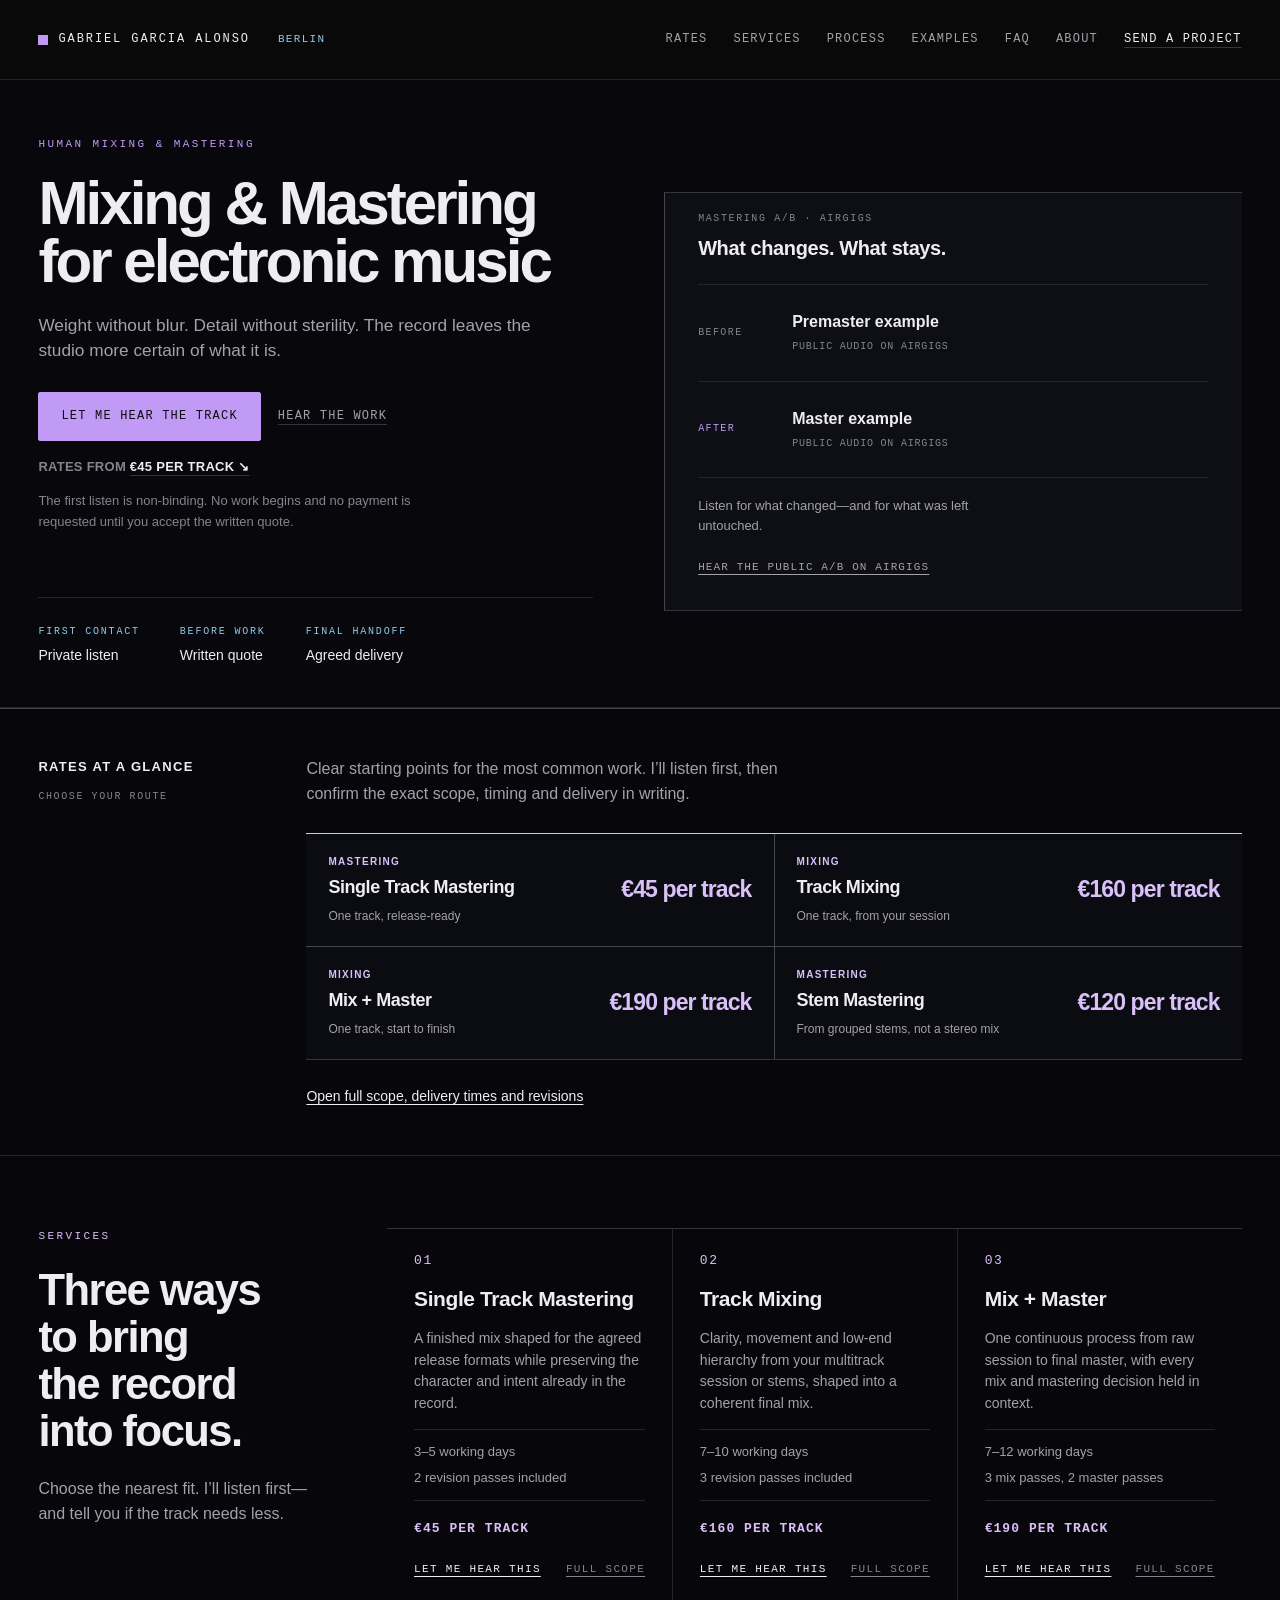
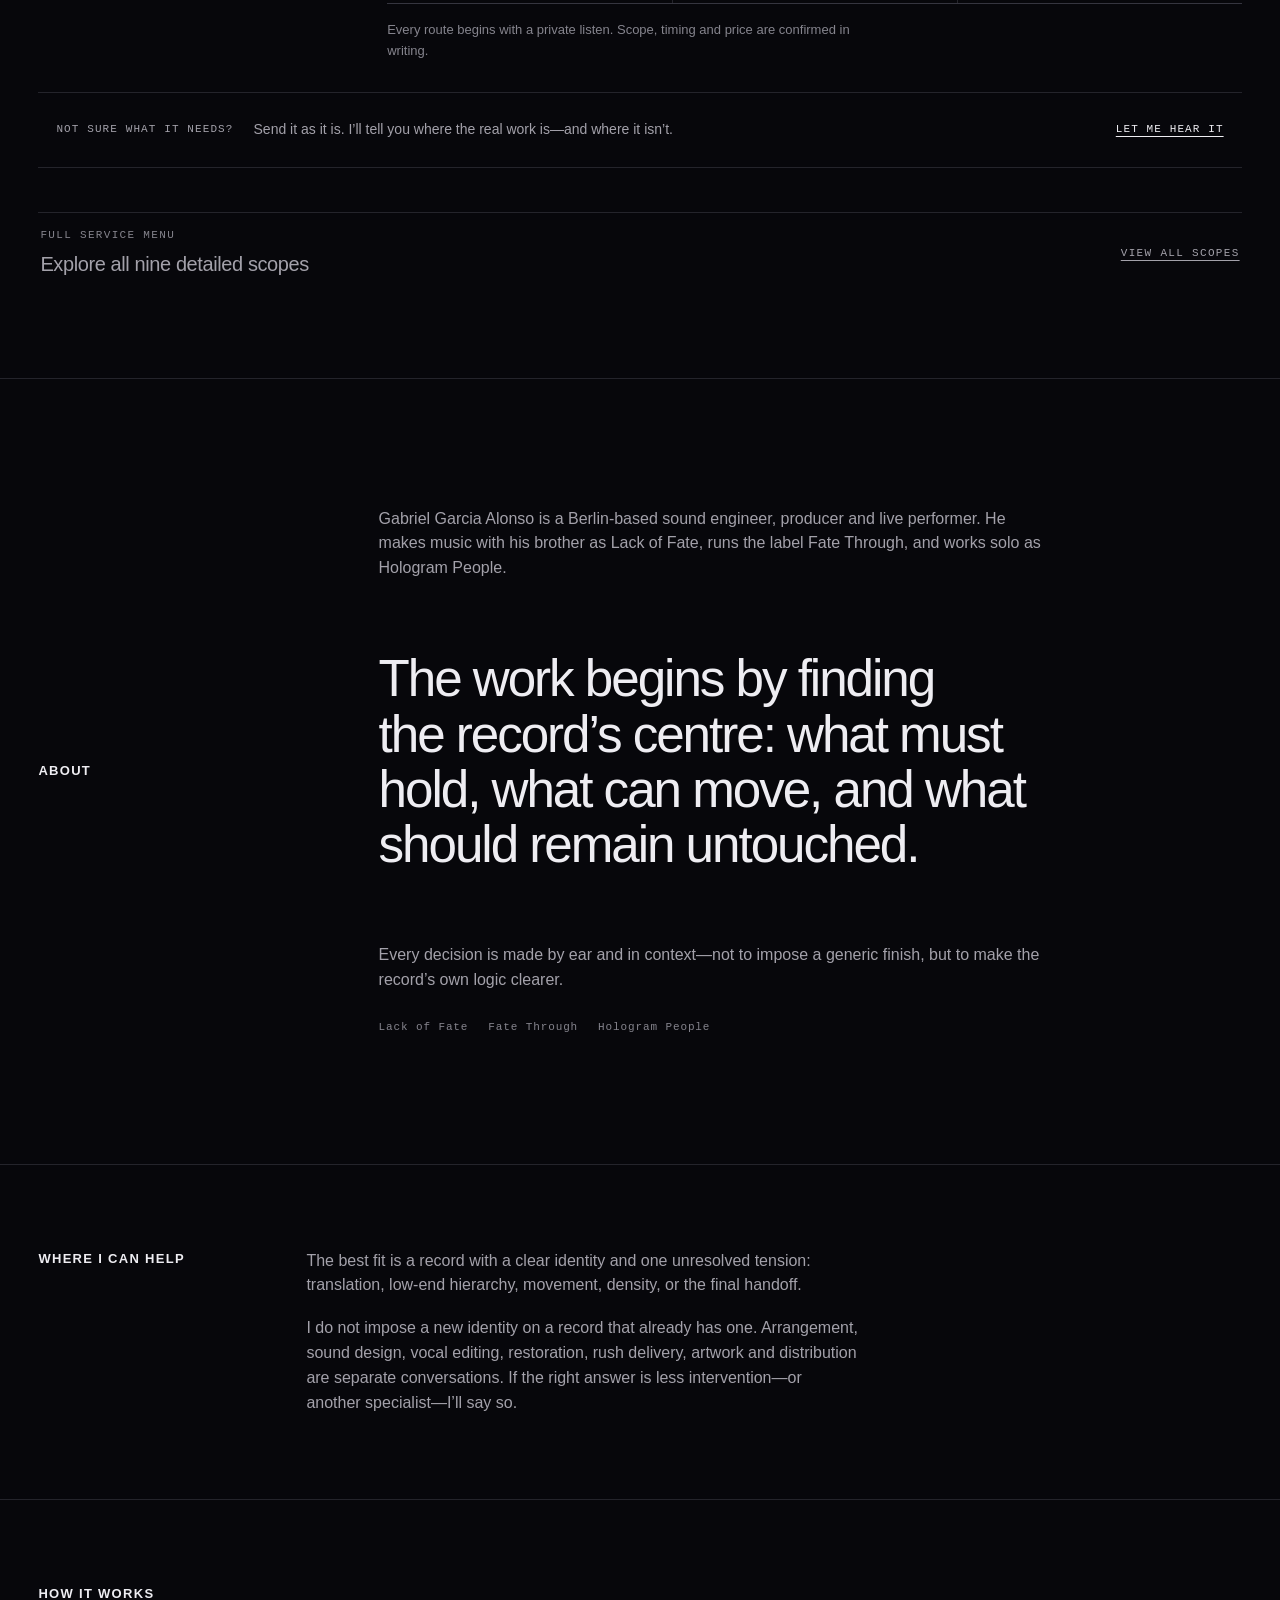
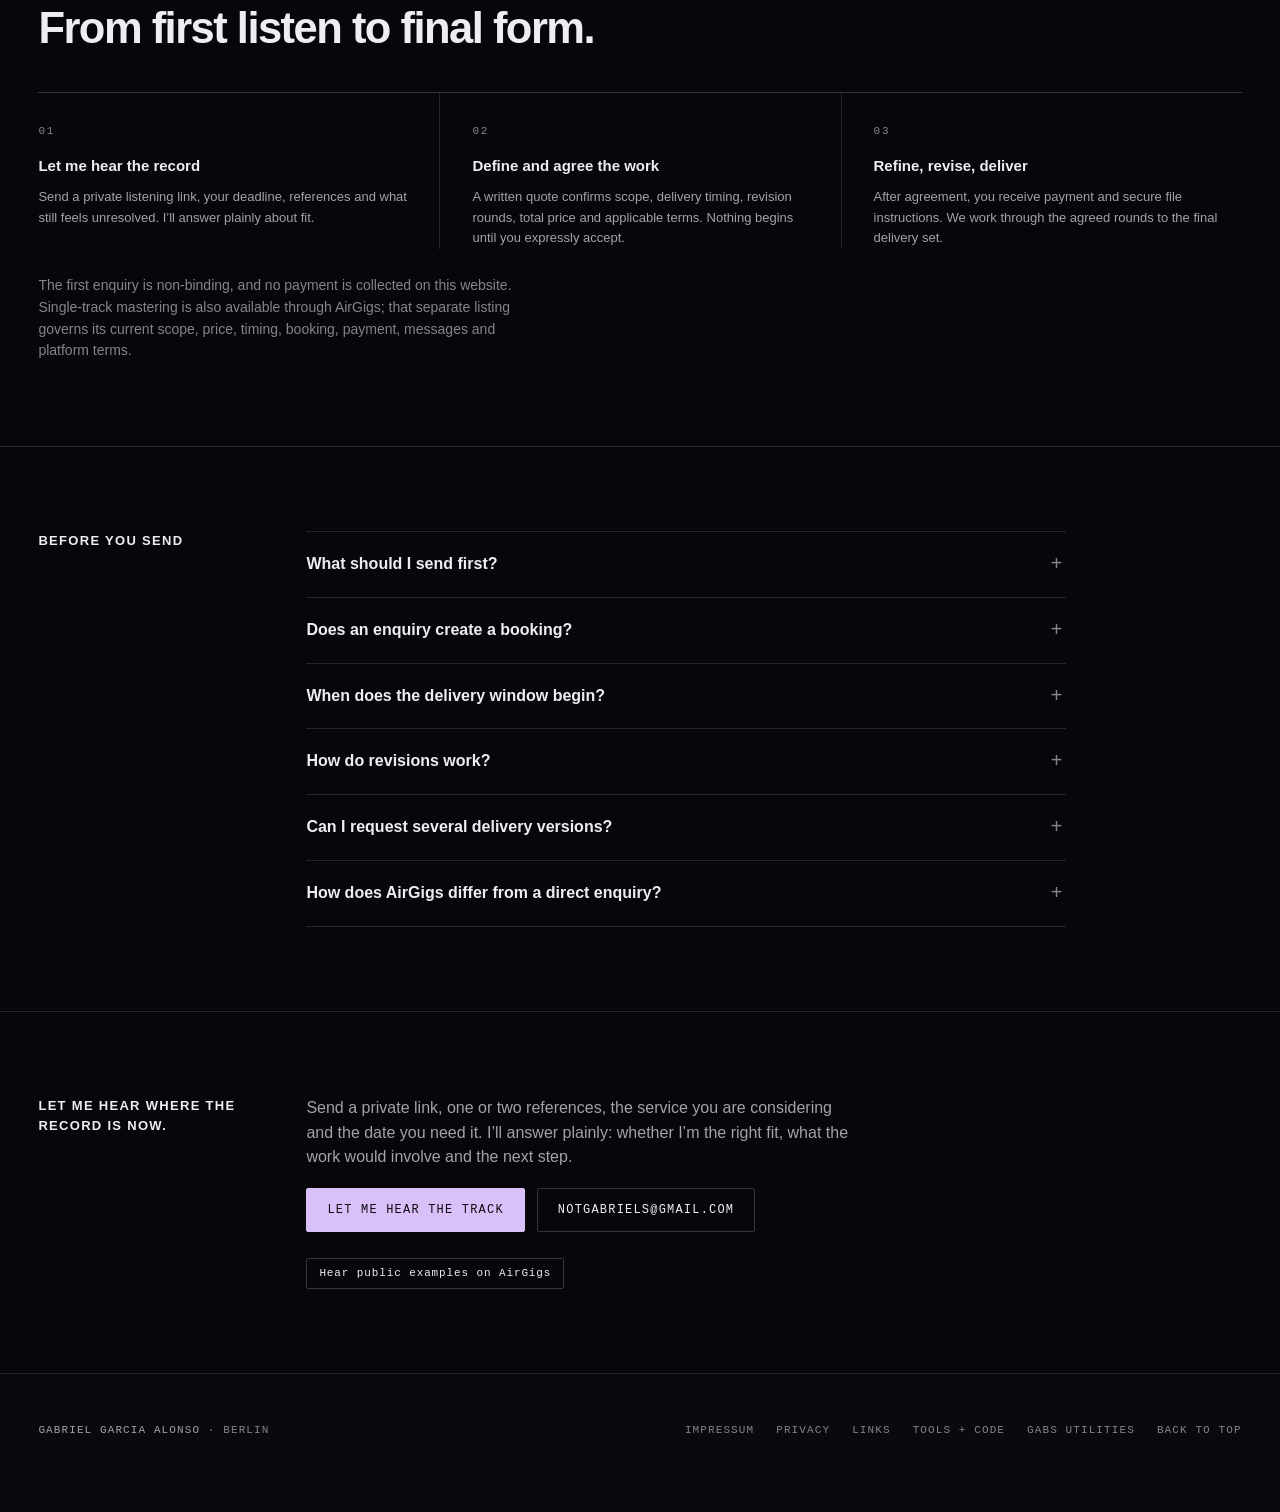
==== commit 74471ccc: "Mirror darker mastering palette" ====
--- a/index.html
+++ b/index.html
@@ -23,7 +23,7 @@
   <meta name="twitter:image:alt" content="Mixing and Mastering — Gabriel Garcia Alonso" />
 
   <link rel="icon" href="public/favicon.svg" type="image/svg+xml" />
-  <link rel="stylesheet" href="assets/css/styles.css?v=20260825p" />
+  <link rel="stylesheet" href="assets/css/styles.css?v=20260825q" />
 
   <!-- SEO:JSONLD:START — generated by `node scripts/build-seo.js`. Do not hand-edit. -->
   <script type="application/ld+json">
--- a/assets/css/styles.css
+++ b/assets/css/styles.css
@@ -1,7 +1,7 @@
 /* ============================================================================
- * styles.css — graphite / violet / industrial
+ * styles.css — graphite / soft violet / industrial
  * ============================================================================
- * Design intent: graphite ground, a restrained violet-neon signal, compact
+ * Design intent: darker graphite ground, a low-chroma violet signal, compact
  * metadata against a familiar sans for the words people need to read, and
  * hairline borders instead of heavy decoration. Colour marks hierarchy and
  * interaction; the grey field keeps the page calm. Everything is driven by the
@@ -10,43 +10,44 @@
 
 :root {
   /* Ground */
-  --bg:          #0b0b10;
-  --bg-raised:   #15141b;
-  --bg-sunken:   #08080c;
+  --bg:          #09090e;
+  --bg-raised:   #111118;
+  --bg-sunken:   #06060a;
   /* Graphite carries the large fields; violet is a signal, not a background
    * paint. Keep accent coverage intentionally sparse. */
-  --bg-tint:     #12111a;
-  --bg-tint-deep:#09090f;
-  --bg-lower:    #08080d;
-  --bg-lower-raised: #0d0d14;
+  --bg-tint:     #0e0e15;
+  --bg-tint-deep:#07070c;
+  --bg-lower:    #07070b;
+  --bg-lower-raised: #0b0b12;
 
   /* Ink.
    * Every value here clears WCAG AA (4.5:1) against the darkest background it
-   * is used on (--bg-raised, #0f0f11), measured rather than eyeballed:
-   *   --fg        16.2:1
-   *   --fg-muted   5.7:1
-   *   --fg-faint   4.8:1
+   * is used on (--bg-raised, #111118), measured rather than eyeballed:
+   *   --fg        16.1:1
+   *   --fg-muted   7.4:1
+   *   --fg-faint   5.1:1
    * --fg-faint used to be #5a5a62, which measured 2.8:1 and failed — it
    * carries product specs and licence terms, so it has to be readable.
    * If you darken these, re-measure. Small mono type on near-black is exactly
    * where contrast quietly stops working. */
-  --fg:          #eeeaf5;
-  --fg-muted:    #aaa5b5;
-  --fg-faint:    #8d8799;
+  --fg:          #eeedf2;
+  --fg-muted:    #a3a1aa;
+  --fg-faint:    #85848d;
 
   /* Lines */
-  --line:        #272431;
-  --line-strong: #40384d;
-  --line-tint:   #554766;
-
-  /* Accent — a restrained violet-neon signal, used for action and focus. */
-  --accent:      #bf91ff;
-  --accent-neon: #d8baff;
-  --accent-ink:  #100b18;
-  --accent-soft: #332545;
+  --line:        #24242b;
+  --line-strong: #35353f;
+  --line-tint:   #46464f;
+
+  /* Accent — approximately 17% lower chroma than the previous release;
+   * violet remains reserved for action and focus rather than surface paint. */
+  --accent:      #c19af6;
+  --accent-neon: #dac0f9;
+  --accent-ink:  #0d0b12;
+  --accent-soft: #322733;
 
   /* Secondary signal — reserved for small technical/readout details. */
-  --signal:      #8acdf1;
+  --signal:      #92c9e9;
 
   /* Type */
   /* Deliberately explicit: key copy must never fall back to a serif or
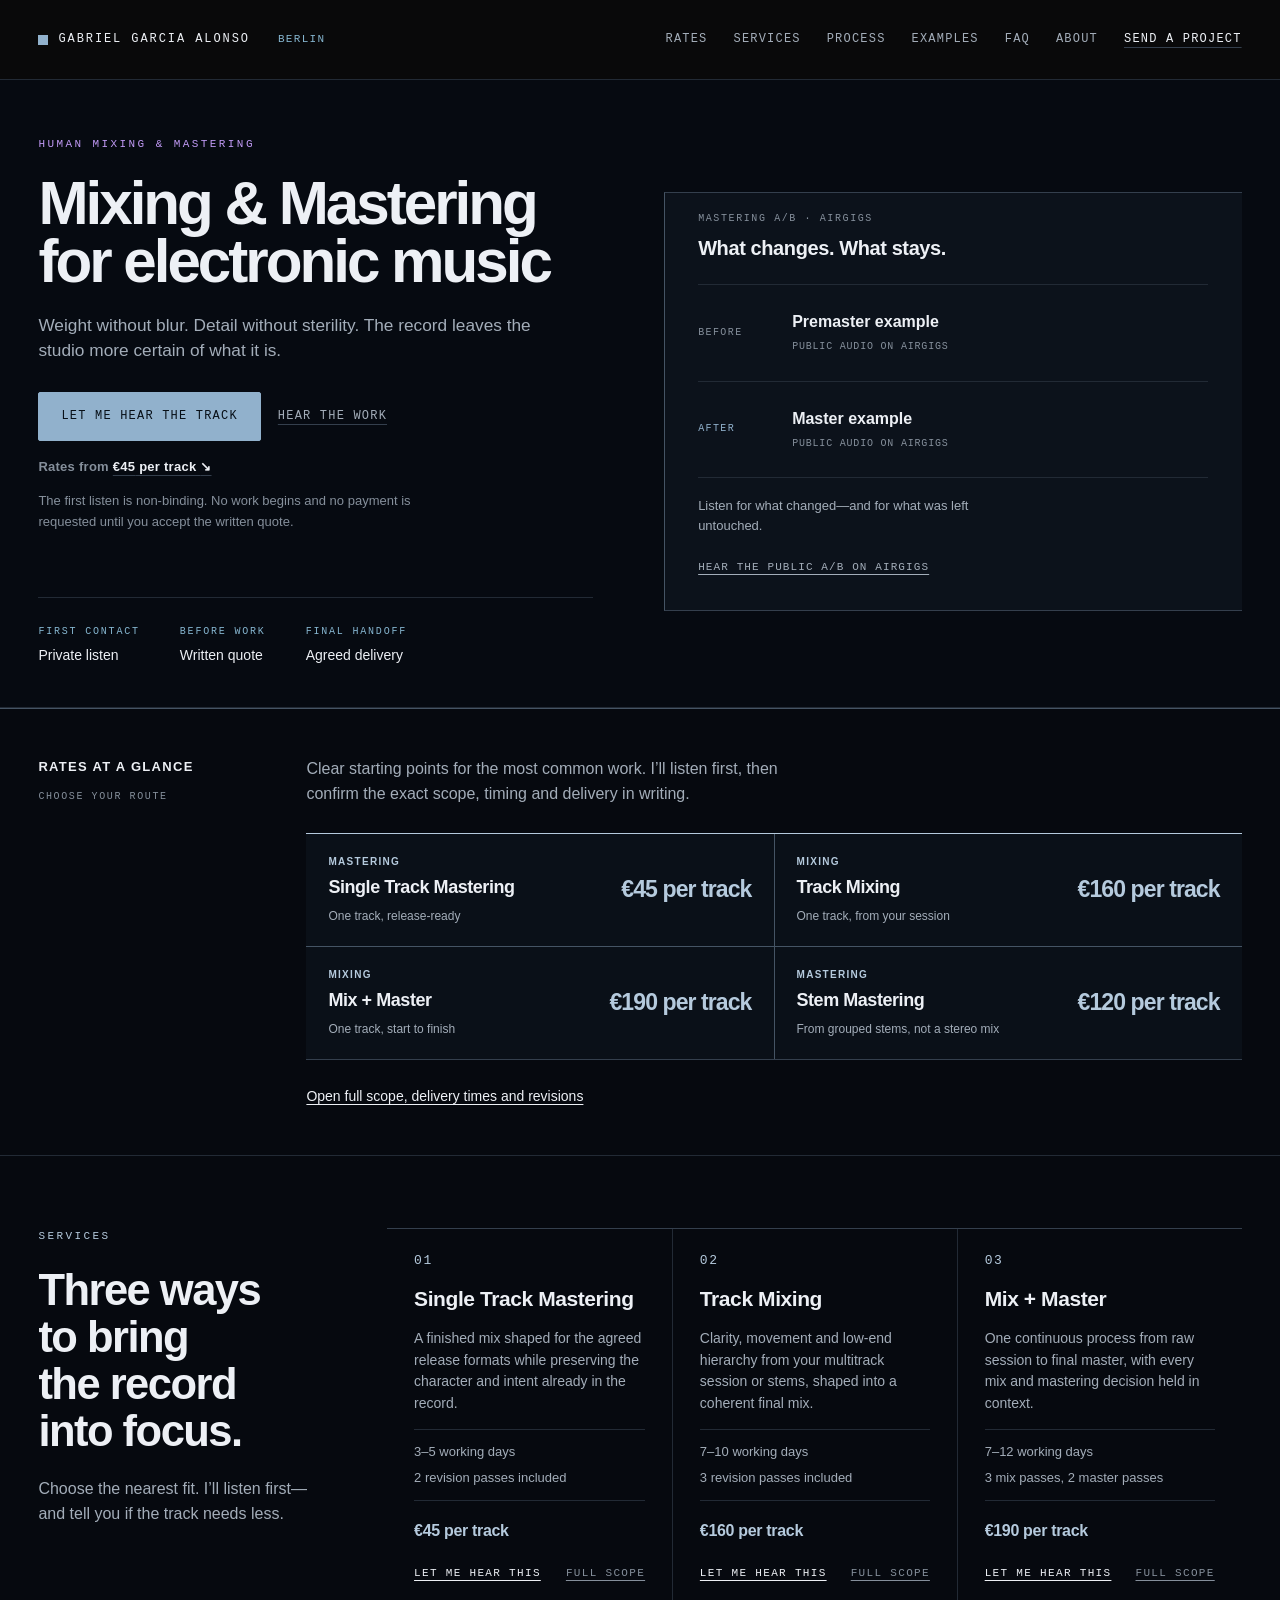
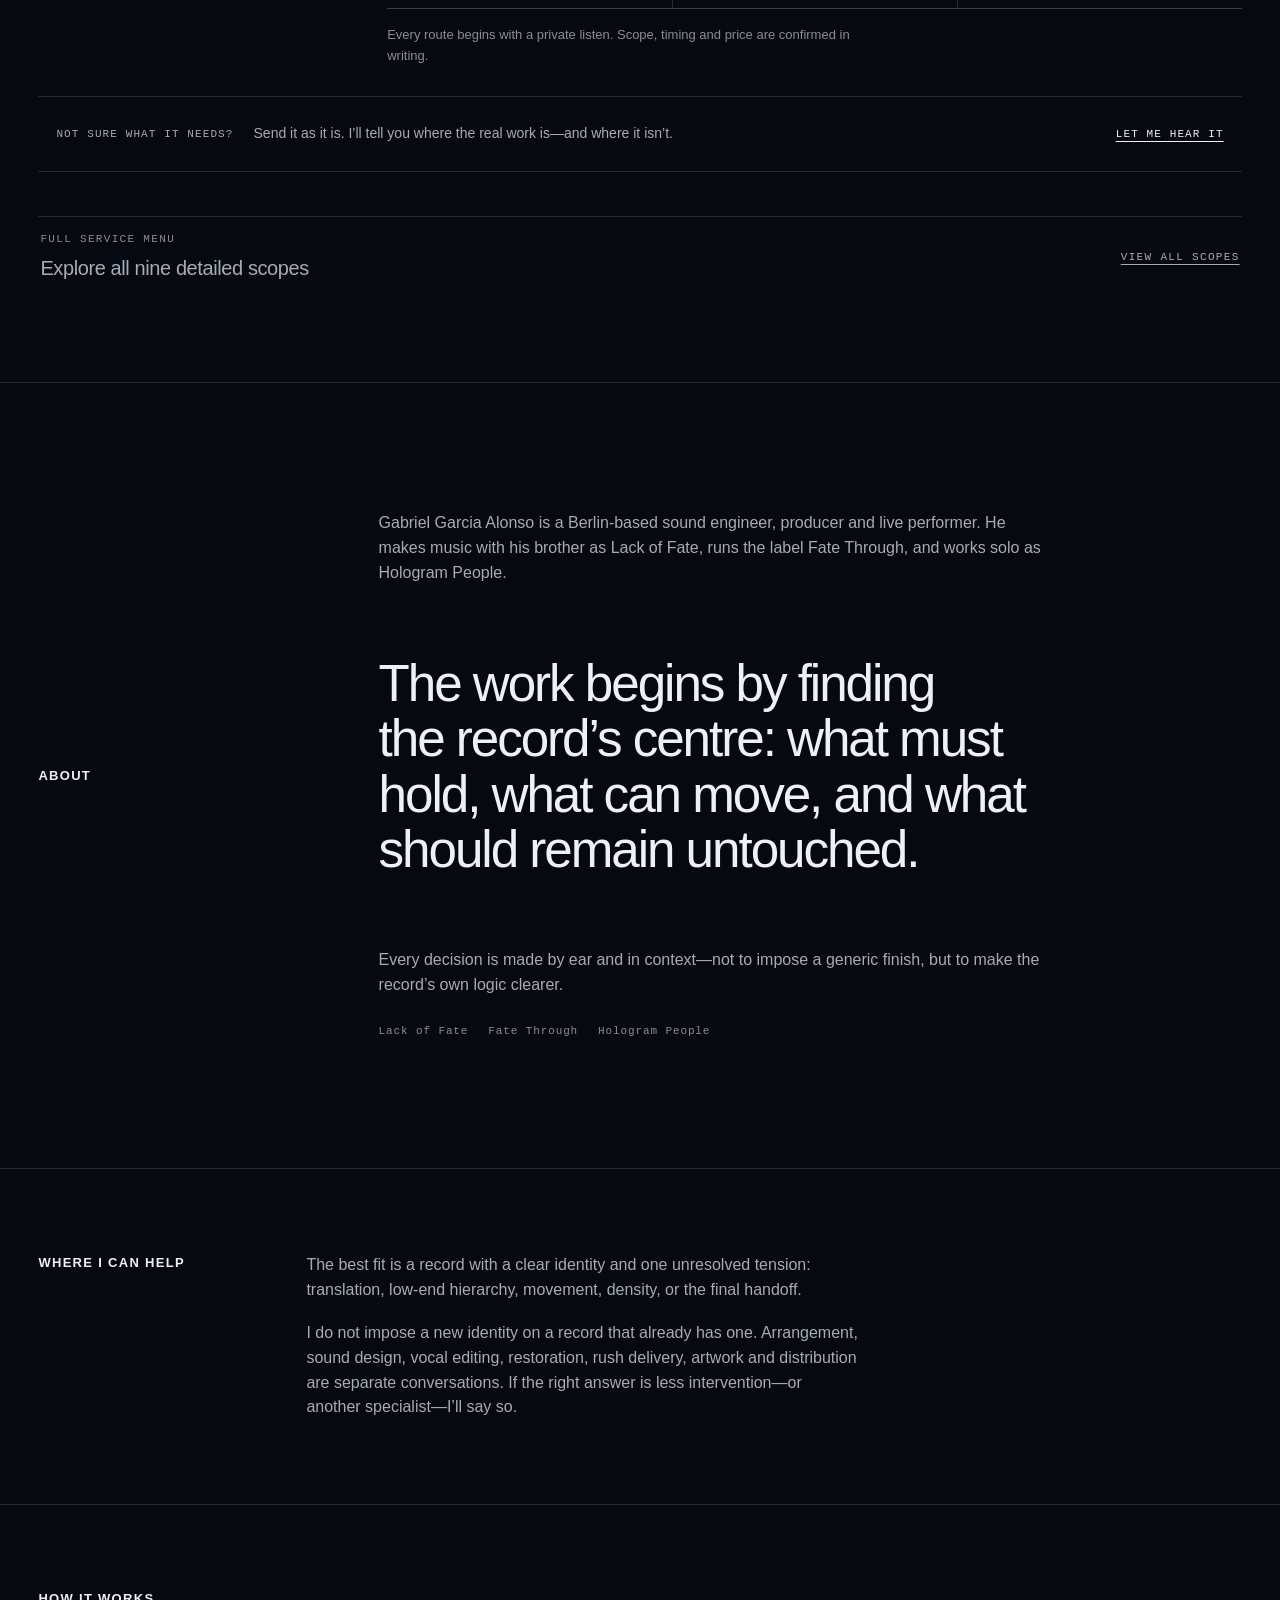
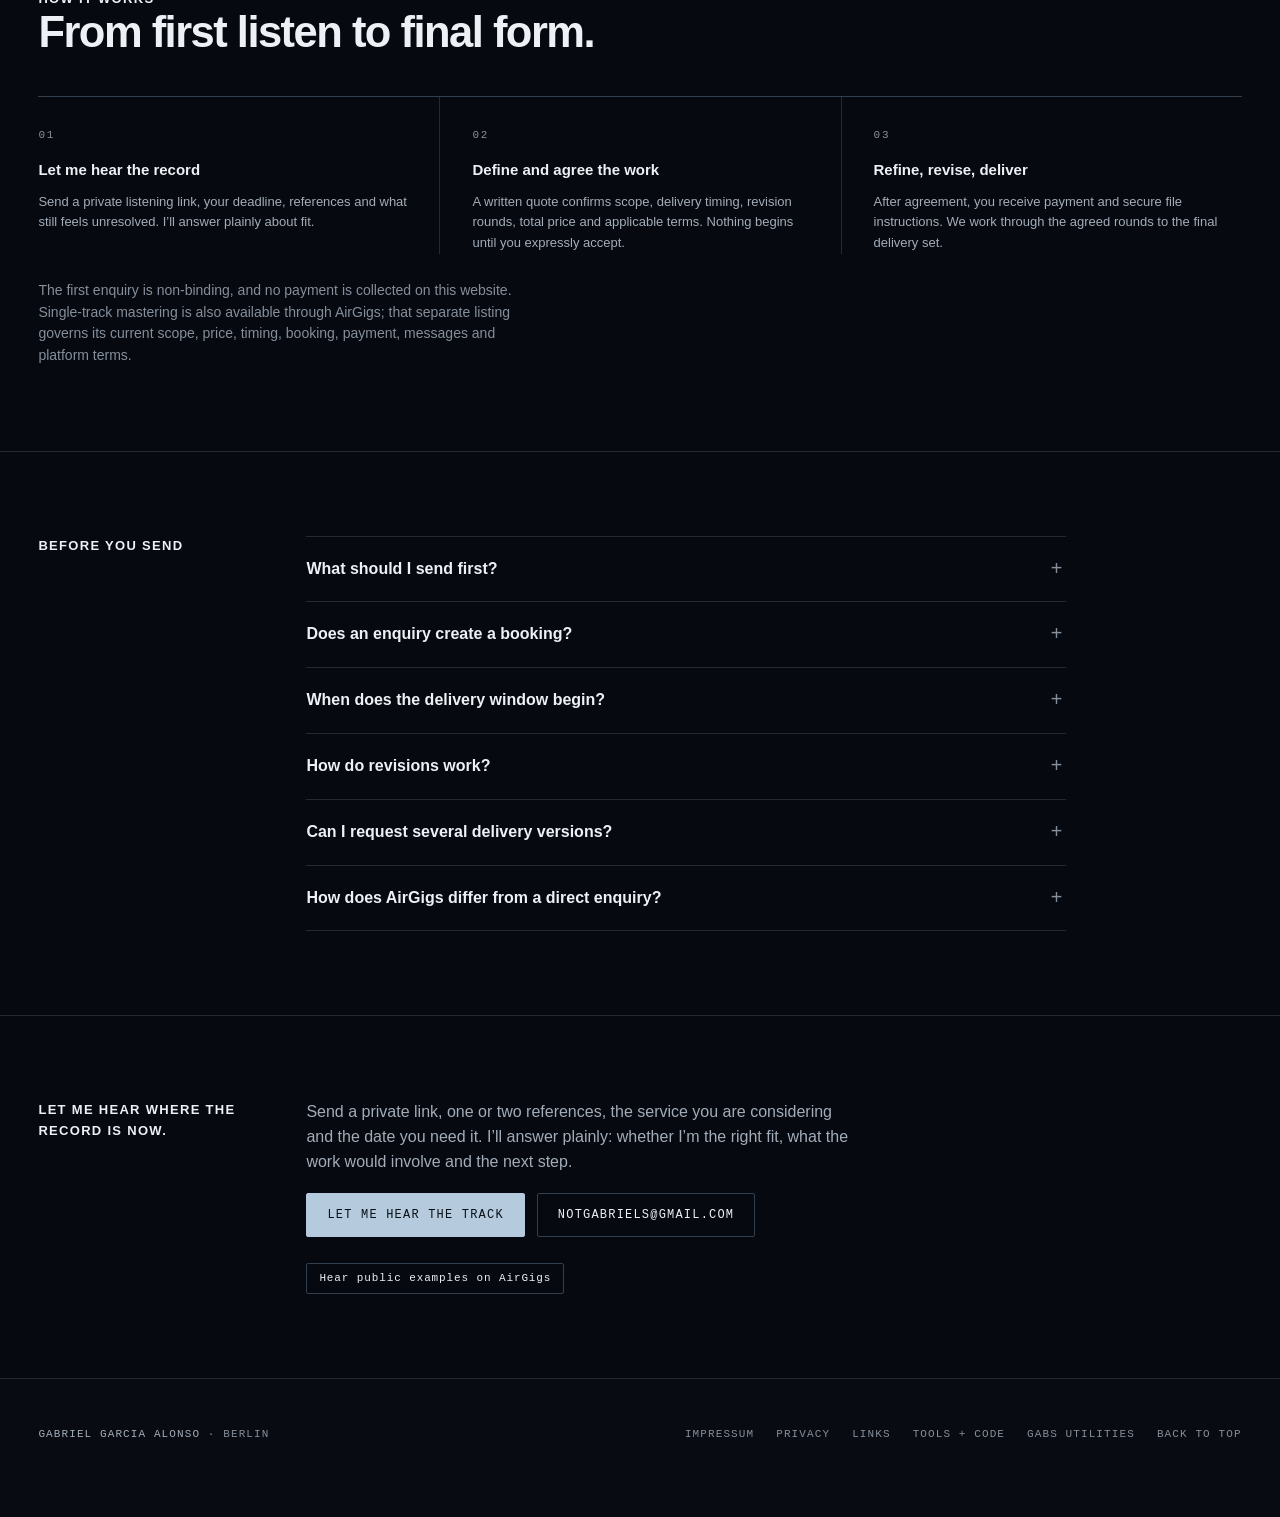
==== commit 318eb44a: "Mirror steel blue mastering palette" ====
--- a/index.html
+++ b/index.html
@@ -23,7 +23,7 @@
   <meta name="twitter:image:alt" content="Mixing and Mastering — Gabriel Garcia Alonso" />
 
   <link rel="icon" href="public/favicon.svg" type="image/svg+xml" />
-  <link rel="stylesheet" href="assets/css/styles.css?v=20260825q" />
+  <link rel="stylesheet" href="assets/css/styles.css?v=20260825r" />
 
   <!-- SEO:JSONLD:START — generated by `node scripts/build-seo.js`. Do not hand-edit. -->
   <script type="application/ld+json">
--- a/assets/css/styles.css
+++ b/assets/css/styles.css
@@ -1,7 +1,7 @@
 /* ============================================================================
- * styles.css — graphite / soft violet / industrial
+ * styles.css — graphite / steel blue / industrial
  * ============================================================================
- * Design intent: darker graphite ground, a low-chroma violet signal, compact
+ * Design intent: darker blue-black graphite ground, a muted steel-blue signal, compact
  * metadata against a familiar sans for the words people need to read, and
  * hairline borders instead of heavy decoration. Colour marks hierarchy and
  * interaction; the grey field keeps the page calm. Everything is driven by the
@@ -10,44 +10,48 @@
 
 :root {
   /* Ground */
-  --bg:          #09090e;
-  --bg-raised:   #111118;
-  --bg-sunken:   #06060a;
-  /* Graphite carries the large fields; violet is a signal, not a background
+  --bg:          #080b12;
+  --bg-raised:   #101722;
+  --bg-sunken:   #05080e;
+  /* Graphite carries the large fields; steel blue is a signal, not a background
    * paint. Keep accent coverage intentionally sparse. */
-  --bg-tint:     #0e0e15;
-  --bg-tint-deep:#07070c;
-  --bg-lower:    #07070b;
-  --bg-lower-raised: #0b0b12;
+  --bg-tint:     #0c121b;
+  --bg-tint-deep:#060a11;
+  --bg-lower:    #06090f;
+  --bg-lower-raised: #0a1018;
 
   /* Ink.
    * Every value here clears WCAG AA (4.5:1) against the darkest background it
-   * is used on (--bg-raised, #111118), measured rather than eyeballed:
-   *   --fg        16.1:1
+   * is used on (--bg-raised, #101722), measured rather than eyeballed:
+   *   --fg        15.7:1
    *   --fg-muted   7.4:1
-   *   --fg-faint   5.1:1
+   *   --fg-faint   5.0:1
    * --fg-faint used to be #5a5a62, which measured 2.8:1 and failed — it
    * carries product specs and licence terms, so it has to be readable.
    * If you darken these, re-measure. Small mono type on near-black is exactly
    * where contrast quietly stops working. */
-  --fg:          #eeedf2;
-  --fg-muted:    #a3a1aa;
-  --fg-faint:    #85848d;
+  --fg:          #edf0f5;
+  --fg-muted:    #a3adb9;
+  --fg-faint:    #858f9b;
 
   /* Lines */
-  --line:        #24242b;
-  --line-strong: #35353f;
-  --line-tint:   #46464f;
-
-  /* Accent — approximately 17% lower chroma than the previous release;
-   * violet remains reserved for action and focus rather than surface paint. */
-  --accent:      #c19af6;
-  --accent-neon: #dac0f9;
-  --accent-ink:  #0d0b12;
-  --accent-soft: #322733;
+  --line:        #222a35;
+  --line-strong: #343f4d;
+  --line-tint:   #455464;
+
+  /* Accent — a muted steel-blue signal, reserved for action and focus rather
+   * than surface paint. */
+  --accent:      #91b1cc;
+  --accent-neon: #b5cadd;
+  --accent-ink:  #081018;
+  --accent-soft: #203342;
+
+  /* Singular signature mark — the homepage's human-service eyebrow keeps a
+   * small trace of the former violet identity; no other surface uses it. */
+  --signature:   #c19af6;
 
   /* Secondary signal — reserved for small technical/readout details. */
-  --signal:      #92c9e9;
+  --signal:      #86b6d0;
 
   /* Type */
   /* Deliberately explicit: key copy must never fall back to a serif or
@@ -298,6 +302,8 @@
   color: var(--accent);
 }
 
+.hero__copy > .eyebrow { color: var(--signature); }
+
 .hero__title {
   margin: 0;
   font-family: var(--font-sans);
@@ -559,7 +565,7 @@
   font-size: 13px;
   font-weight: 700;
   letter-spacing: 0.02em;
-  text-transform: uppercase;
+  text-transform: none;
 }
 
 .hero__rate-line a {
@@ -1634,11 +1640,11 @@
 .featured-service__price {
   margin: 18px 0 0;
   color: var(--accent);
-  font-family: var(--font-mono);
-  font-size: 13px;
+  font-family: var(--font-sans);
+  font-size: 16px;
   font-weight: 700;
-  letter-spacing: 0.08em;
-  text-transform: uppercase;
+  letter-spacing: -0.02em;
+  text-transform: none;
 }
 
 .featured-service__enquiry,
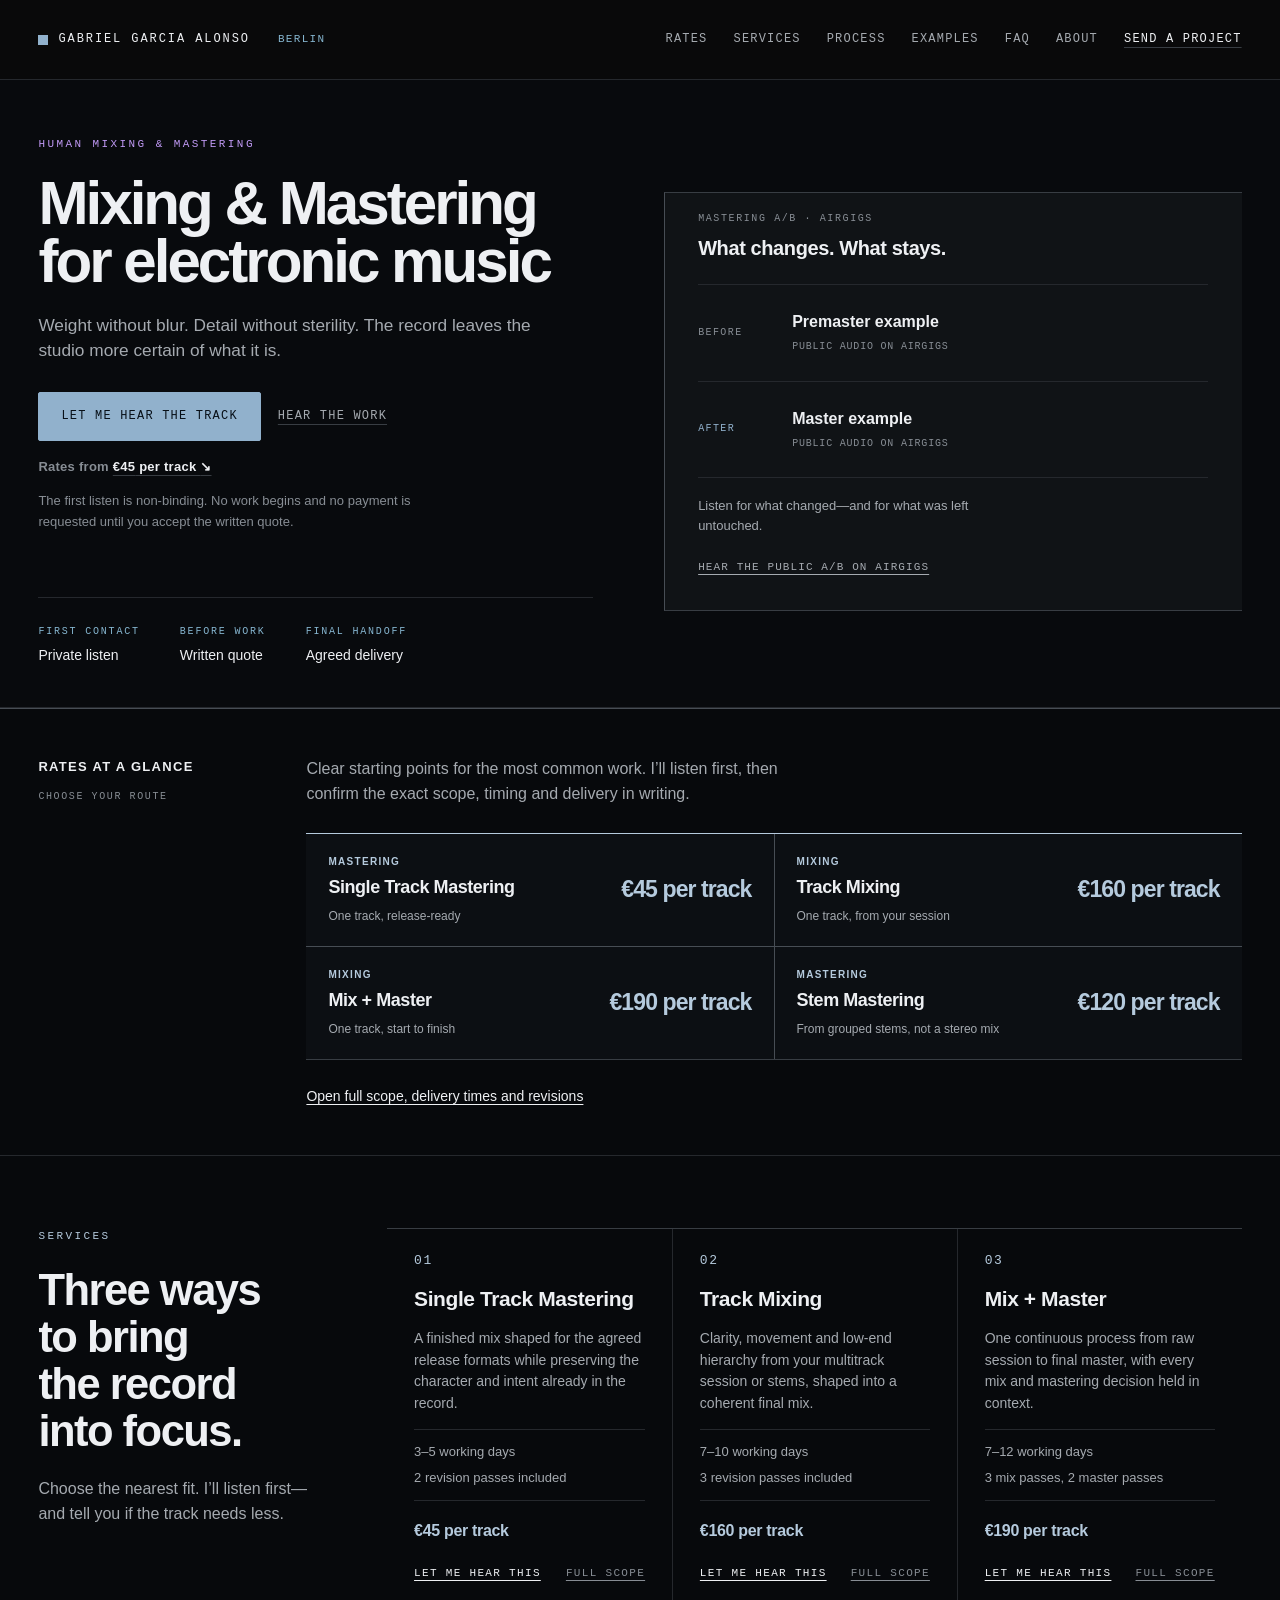
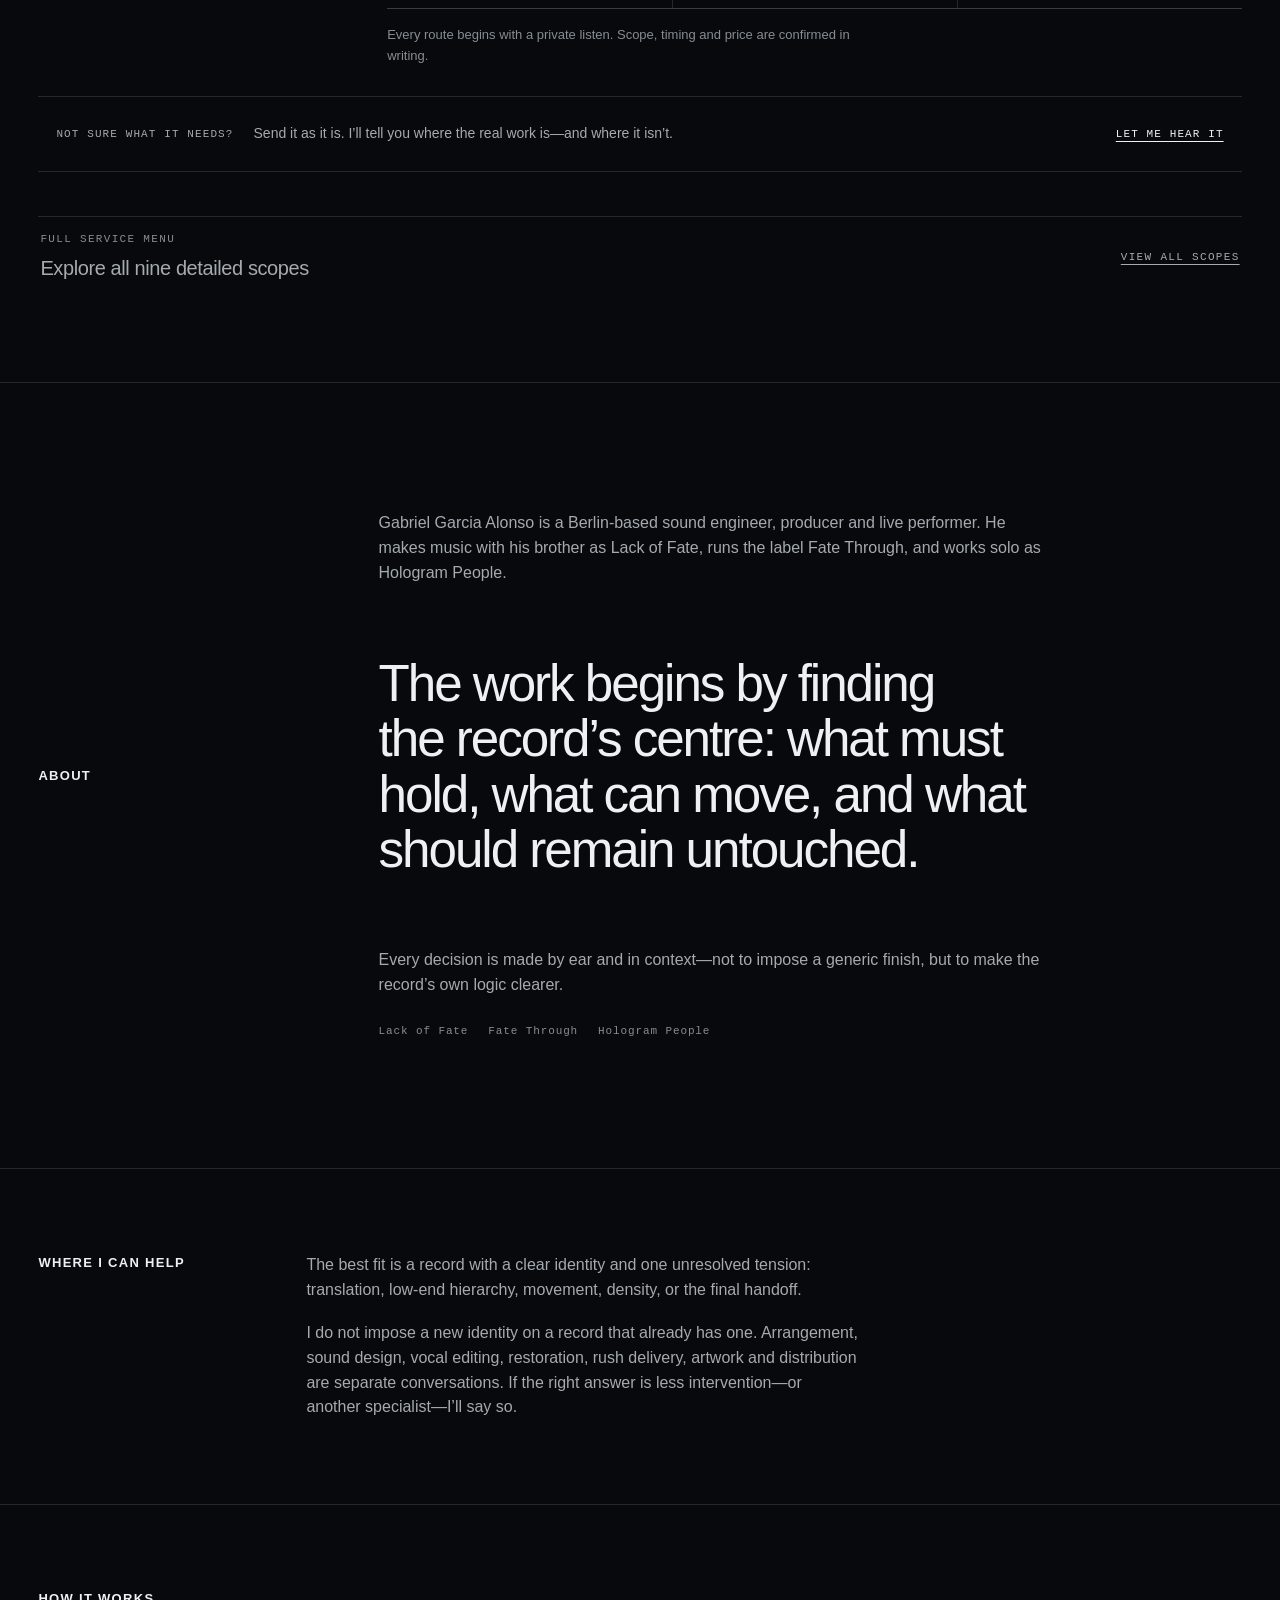
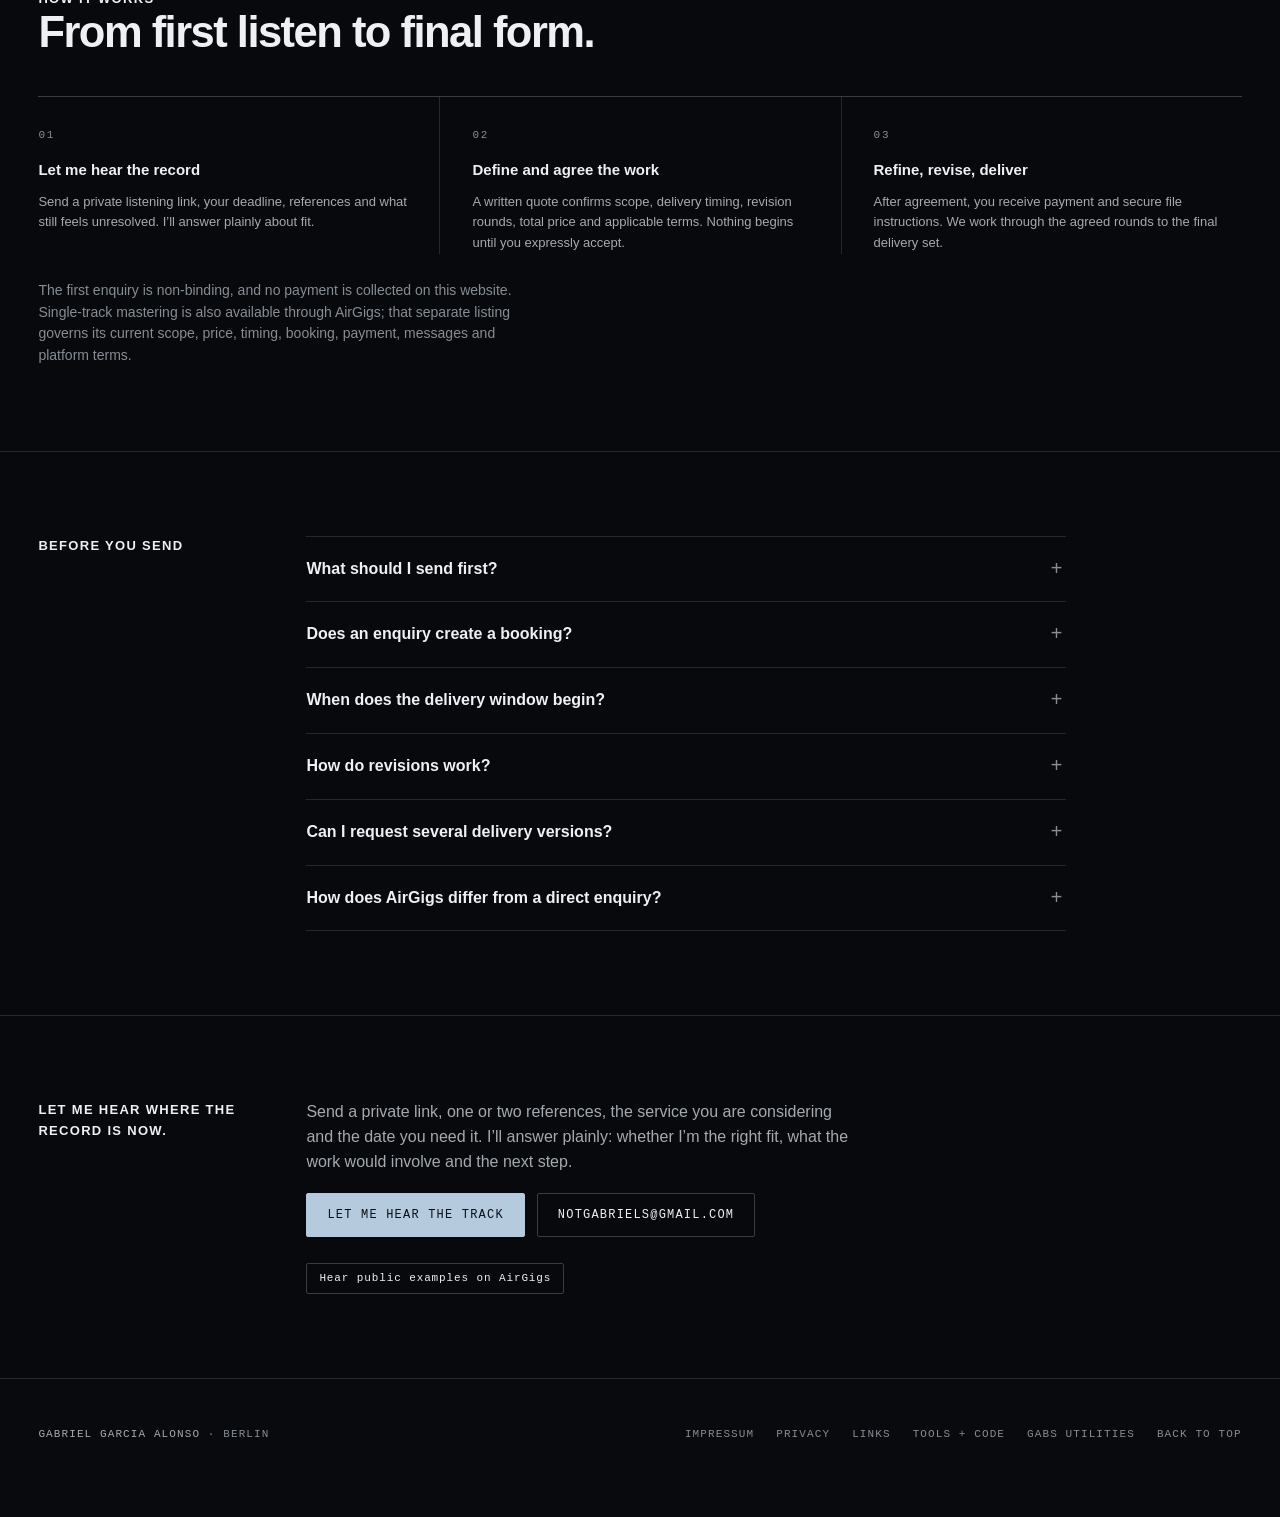
==== commit 6f698c9a: "Mirror neutral graphite color density cap" ====
--- a/index.html
+++ b/index.html
@@ -23,7 +23,7 @@
   <meta name="twitter:image:alt" content="Mixing and Mastering — Gabriel Garcia Alonso" />
 
   <link rel="icon" href="public/favicon.svg" type="image/svg+xml" />
-  <link rel="stylesheet" href="assets/css/styles.css?v=20260825r" />
+  <link rel="stylesheet" href="assets/css/styles.css?v=20260825s" />
 
   <!-- SEO:JSONLD:START — generated by `node scripts/build-seo.js`. Do not hand-edit. -->
   <script type="application/ld+json">
--- a/assets/css/styles.css
+++ b/assets/css/styles.css
@@ -1,7 +1,7 @@
 /* ============================================================================
- * styles.css — graphite / steel blue / industrial
+ * styles.css — neutral graphite / steel blue / industrial
  * ============================================================================
- * Design intent: darker blue-black graphite ground, a muted steel-blue signal, compact
+ * Design intent: neutral dark graphite ground, a muted steel-blue signal, compact
  * metadata against a familiar sans for the words people need to read, and
  * hairline borders instead of heavy decoration. Colour marks hierarchy and
  * interaction; the grey field keeps the page calm. Everything is driven by the
@@ -10,41 +10,41 @@
 
 :root {
   /* Ground */
-  --bg:          #080b12;
-  --bg-raised:   #101722;
-  --bg-sunken:   #05080e;
-  /* Graphite carries the large fields; steel blue is a signal, not a background
-   * paint. Keep accent coverage intentionally sparse. */
-  --bg-tint:     #0c121b;
-  --bg-tint-deep:#060a11;
-  --bg-lower:    #06090f;
-  --bg-lower-raised: #0a1018;
+  --bg:          #090a0d;
+  --bg-raised:   #121417;
+  --bg-sunken:   #060709;
+  /* Neutral graphite carries the large fields; steel blue is a signal, not a
+   * background paint. Keep total colour density at or below 22%. */
+  --bg-tint:     #101316;
+  --bg-tint-deep:#080a0d;
+  --bg-lower:    #07090c;
+  --bg-lower-raised: #0c0f13;
 
   /* Ink.
    * Every value here clears WCAG AA (4.5:1) against the darkest background it
-   * is used on (--bg-raised, #101722), measured rather than eyeballed:
-   *   --fg        15.7:1
-   *   --fg-muted   7.4:1
-   *   --fg-faint   5.0:1
+   * is used on (--bg-raised, #121417), measured rather than eyeballed:
+   *   --fg        15.4:1
+   *   --fg-muted   7.5:1
+   *   --fg-faint   5.3:1
    * --fg-faint used to be #5a5a62, which measured 2.8:1 and failed — it
    * carries product specs and licence terms, so it has to be readable.
    * If you darken these, re-measure. Small mono type on near-black is exactly
    * where contrast quietly stops working. */
-  --fg:          #edf0f5;
-  --fg-muted:    #a3adb9;
-  --fg-faint:    #858f9b;
+  --fg:          #eef0f3;
+  --fg-muted:    #a5aab0;
+  --fg-faint:    #878d94;
 
   /* Lines */
-  --line:        #222a35;
-  --line-strong: #343f4d;
-  --line-tint:   #455464;
+  --line:        #25282d;
+  --line-strong: #383d43;
+  --line-tint:   #474d54;
 
   /* Accent — a muted steel-blue signal, reserved for action and focus rather
    * than surface paint. */
   --accent:      #91b1cc;
   --accent-neon: #b5cadd;
   --accent-ink:  #081018;
-  --accent-soft: #203342;
+  --accent-soft: #26333c;
 
   /* Singular signature mark — the homepage's human-service eyebrow keeps a
    * small trace of the former violet identity; no other surface uses it. */
@@ -988,7 +988,7 @@
   transition: background 0.15s;
 }
 
-.card:hover { background: #1b1822; }
+.card:hover { background: var(--bg-tint); }
 
 .card--unavailable { opacity: 0.6; }
 
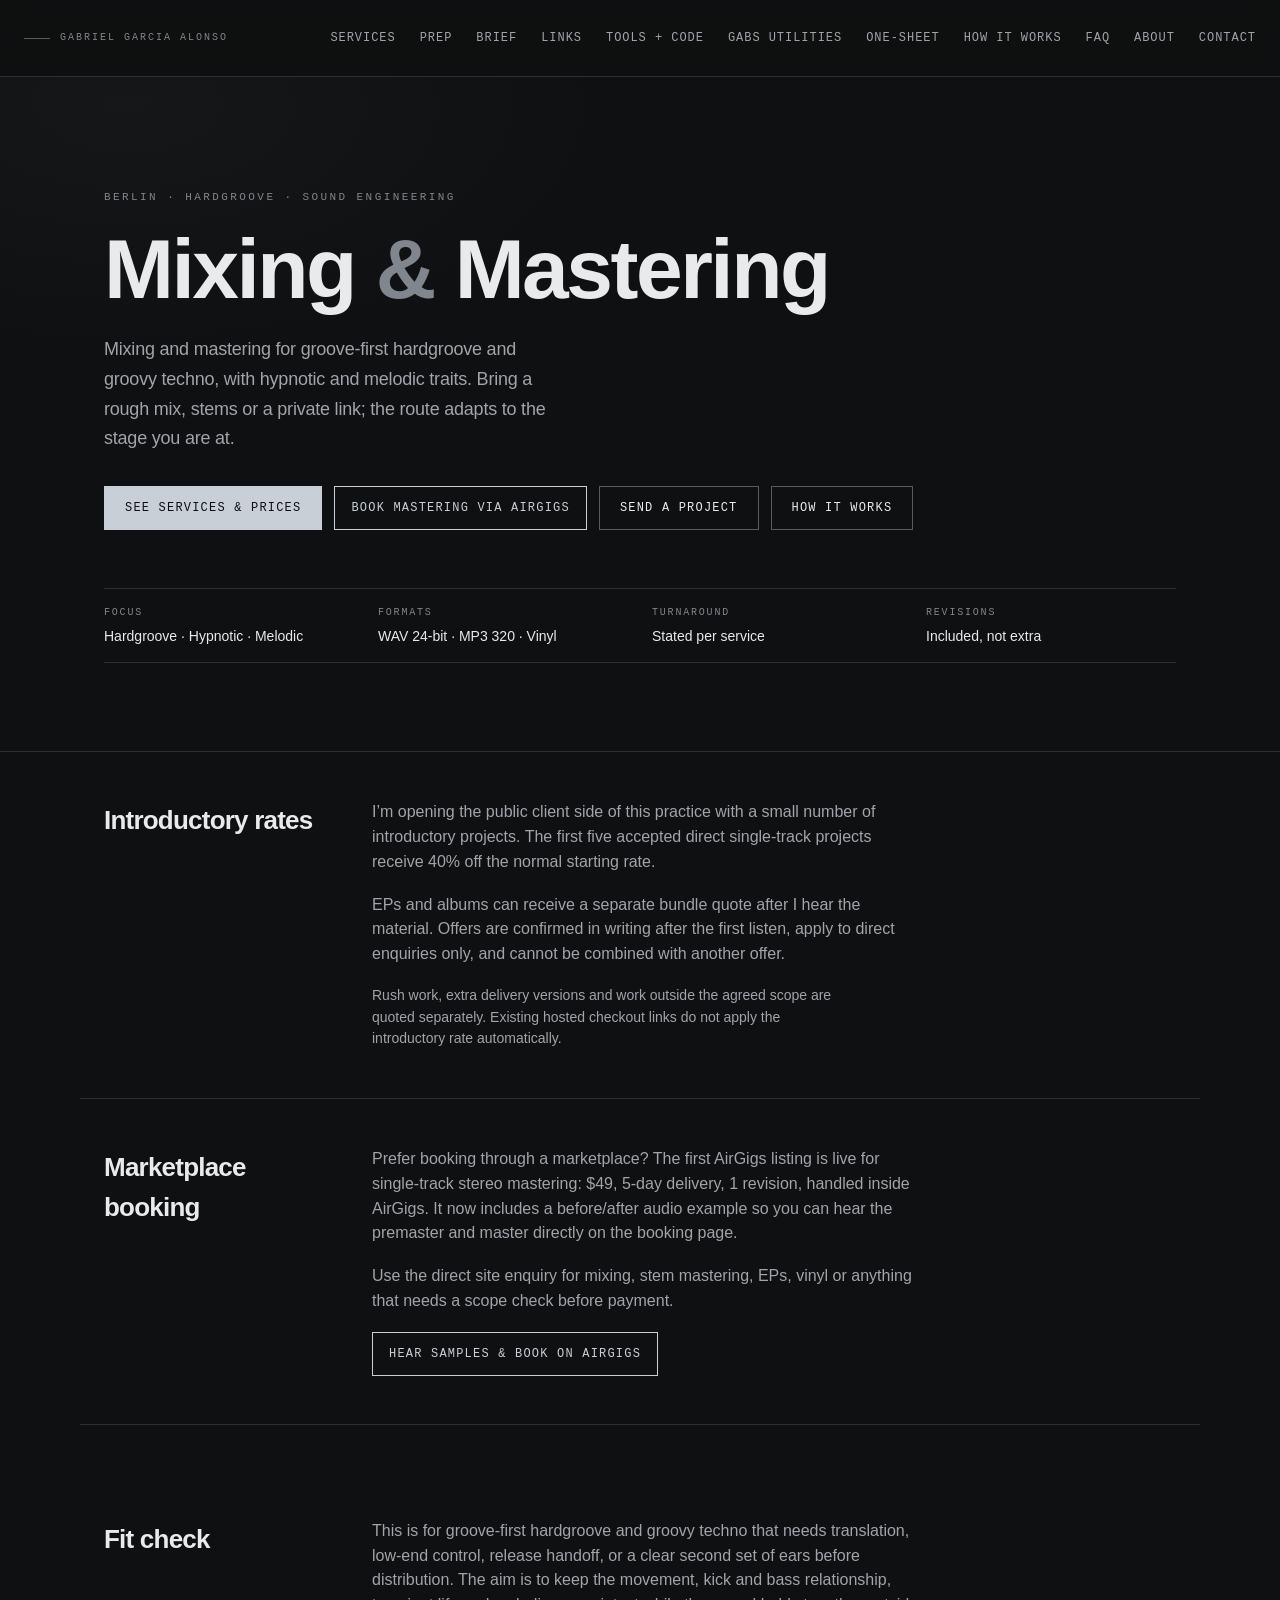
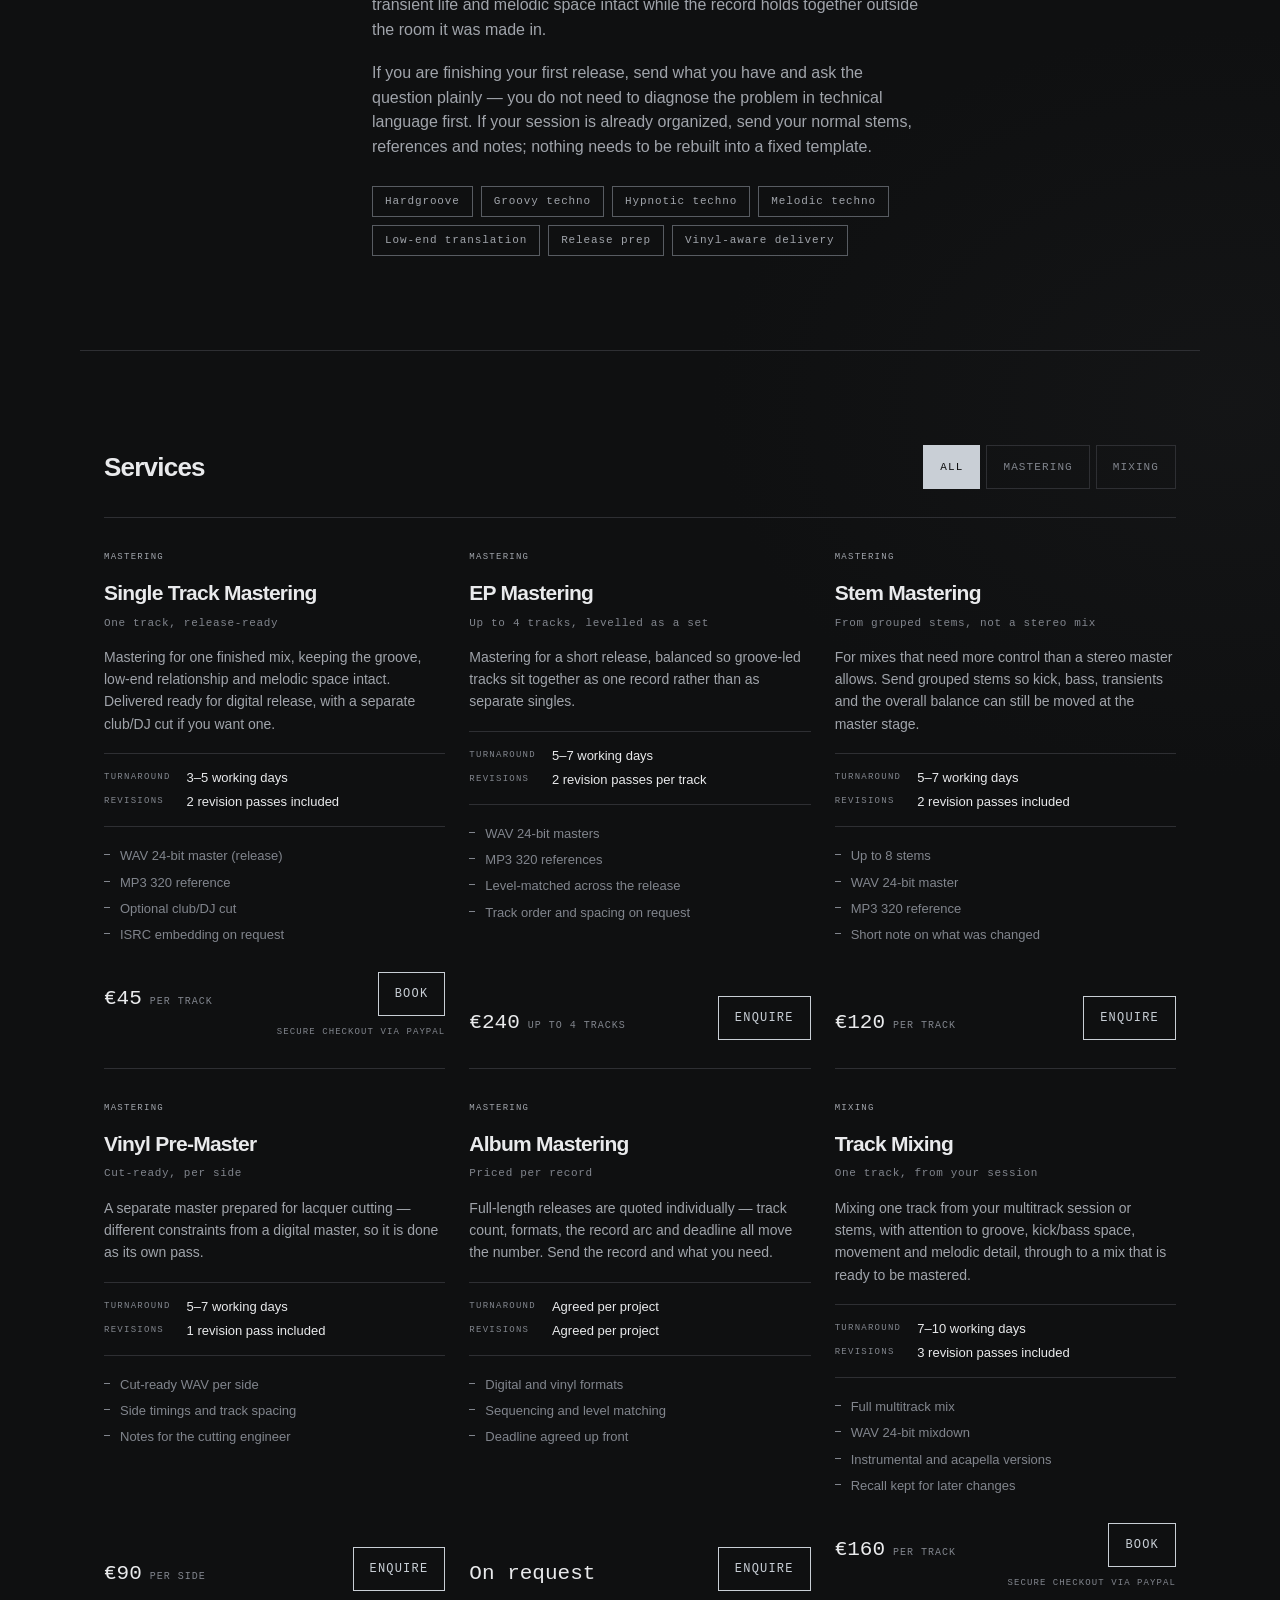
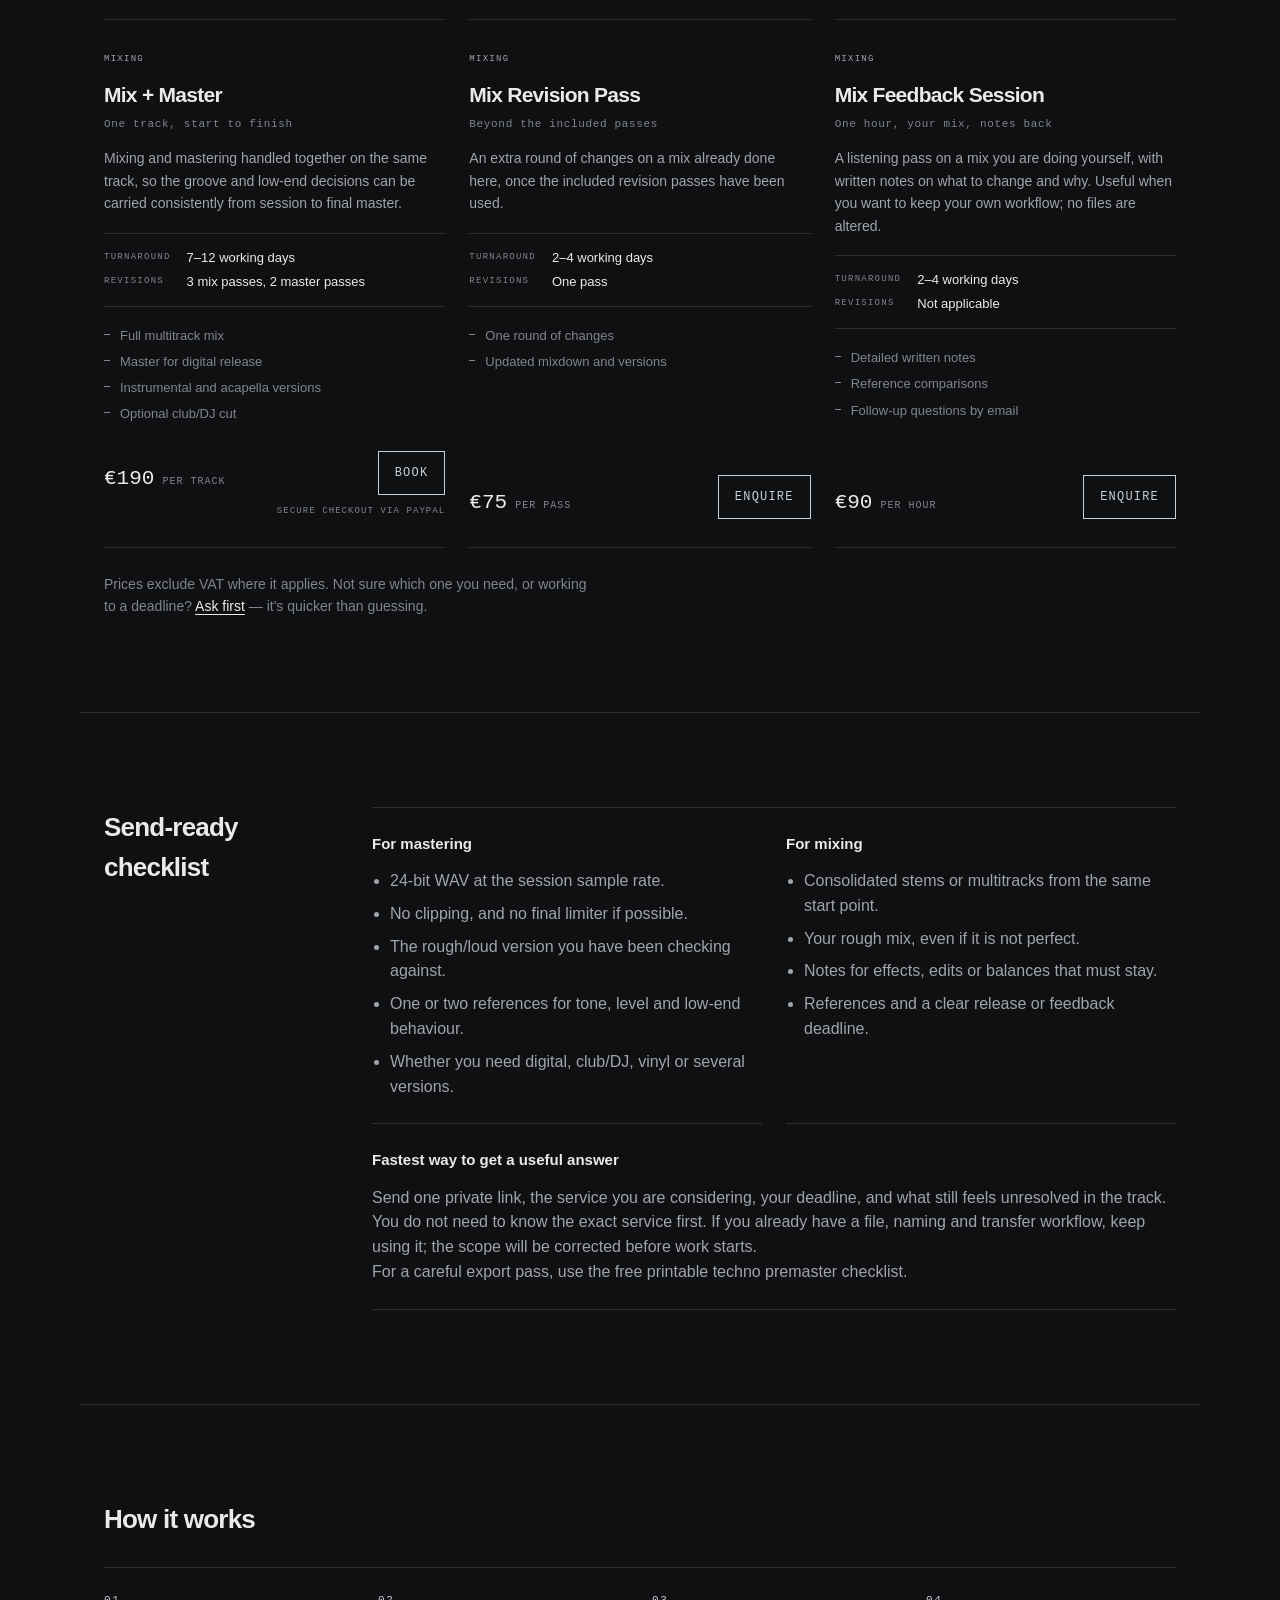
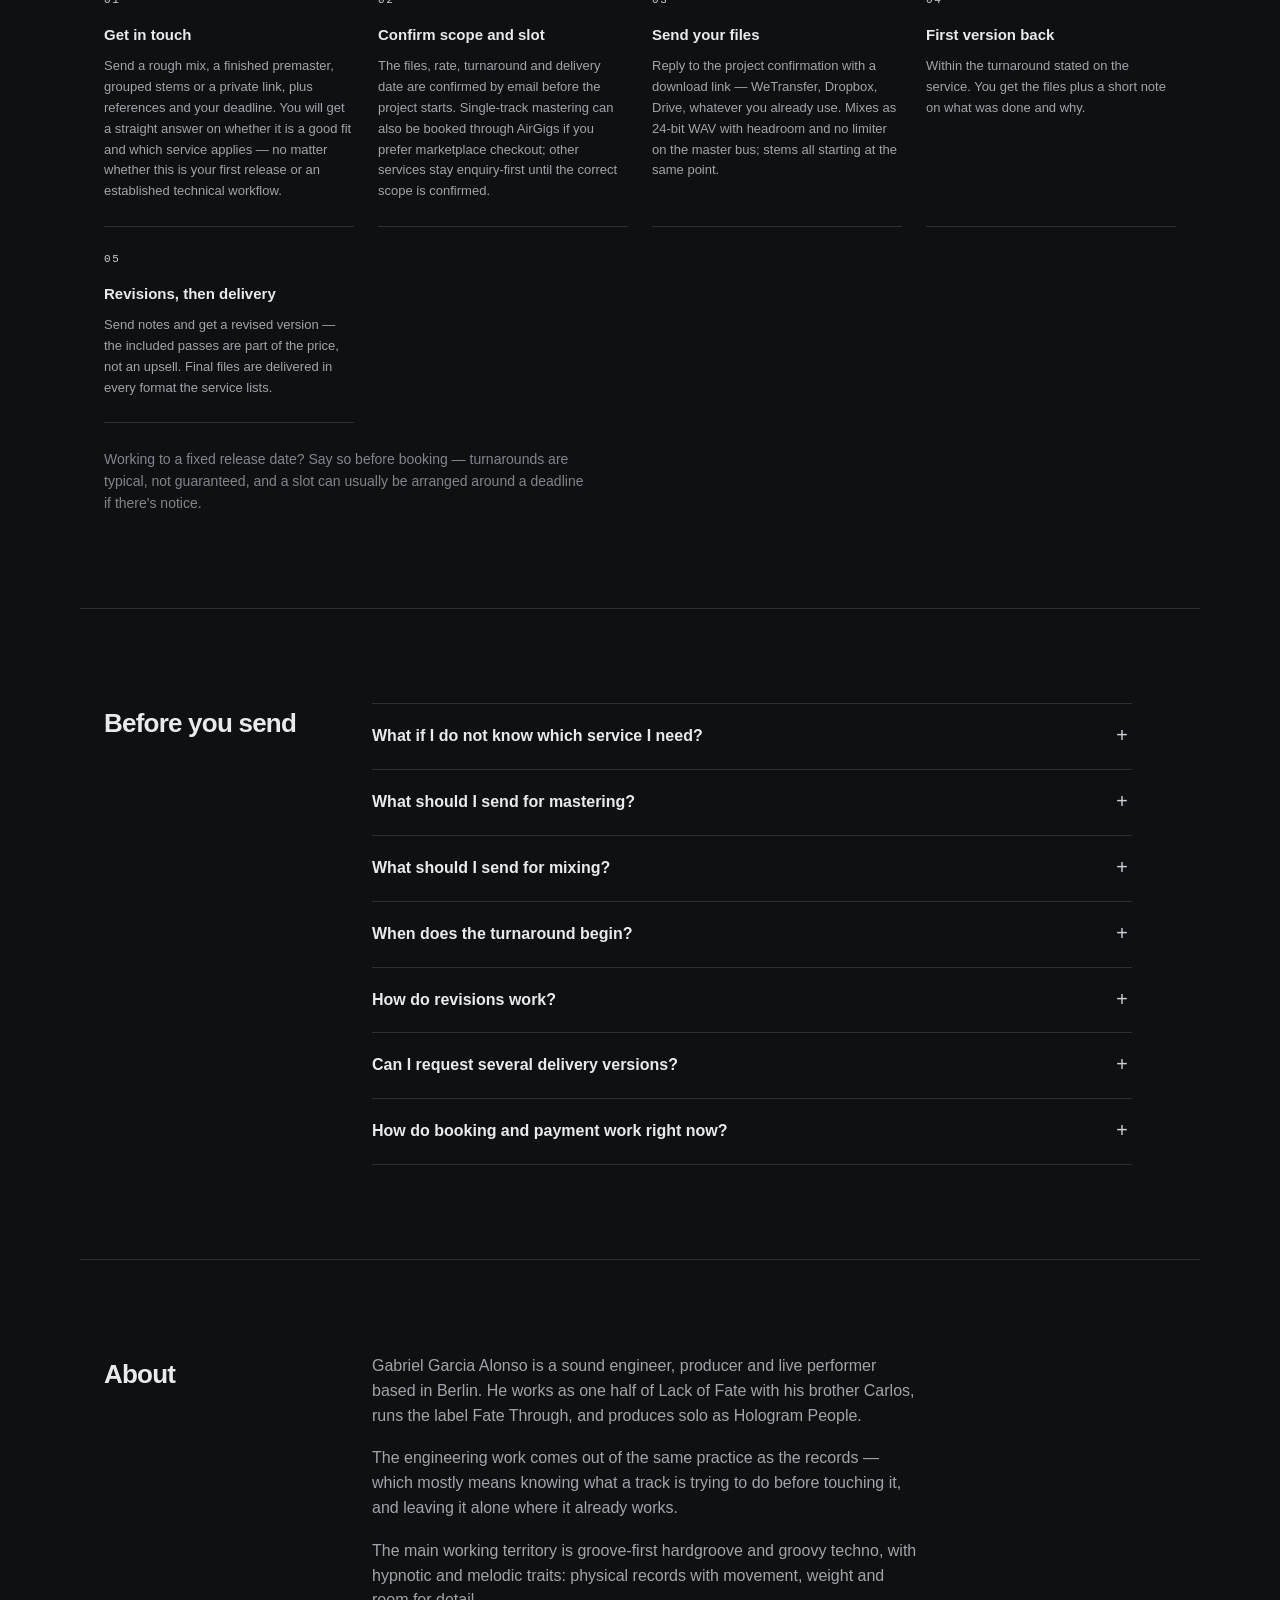
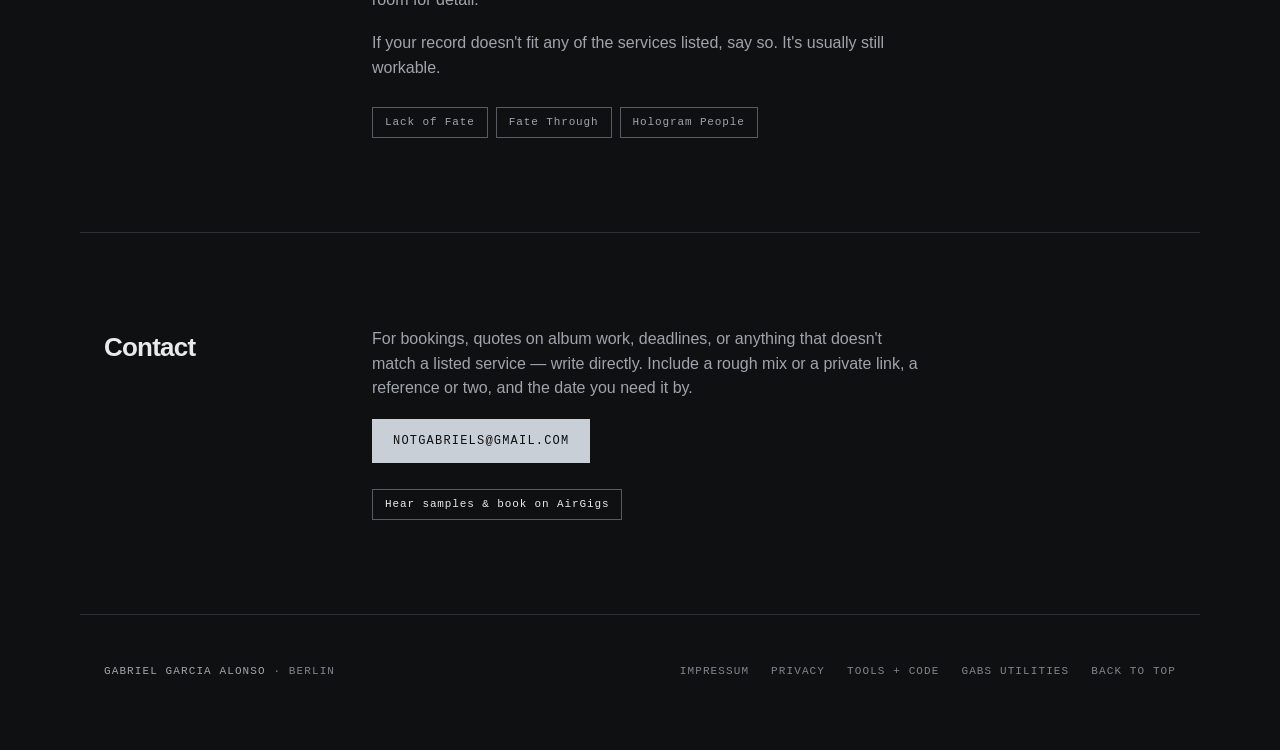
==== commit 33514382: "Publish refined mastering site bundle" ====
--- a/index.html
+++ b/index.html
@@ -1,29 +1,35 @@
 <!DOCTYPE html>
-<html lang="en" class="no-js">
+<html lang="en">
 <head>
   <meta charset="utf-8" />
   <meta name="viewport" content="width=device-width, initial-scale=1" />
   <title>Gabriel Garcia Alonso — Mixing &amp; Mastering</title>
-  <meta name="description" content="Human mixing and mastering for electronic music—weight, movement and translation without losing the record’s identity." />
-  <meta name="theme-color" content="#0a0a0b" />
+  <meta name="description" content="Mixing and mastering for groove-first hardgroove and groovy techno, with hypnotic and melodic traits. Berlin." />
+  <meta name="theme-color" content="#0f1011" />
   <link rel="canonical" href="https://audio.gabs-utilities.com/" />
-
+  <!--
+    Open Graph / social preview. public/og-image.jpg is a real 1200x630 image.
+    The public site uses an absolute image URL because social scrapers do not
+    reliably resolve local paths. Change both URLs when the production domain is chosen.
+  -->
   <meta property="og:title" content="Gabriel Garcia Alonso — Mixing &amp; Mastering" />
-  <meta property="og:description" content="Human mixing and mastering for electronic music—weight, movement and translation without losing the record’s identity." />
+  <meta property="og:description" content="Mixing and mastering for groove-first hardgroove and groovy techno, with hypnotic and melodic traits. Berlin." />
   <meta property="og:type" content="website" />
   <meta property="og:url" content="https://audio.gabs-utilities.com/" />
-  <meta property="og:image" content="https://audio.gabs-utilities.com/public/og-image.jpg?v=20260824" />
+  <meta property="og:image" content="https://audio.gabs-utilities.com/public/og-image.jpg?v=20260823" />
   <meta property="og:image:alt" content="Mixing and Mastering — Gabriel Garcia Alonso" />
   <meta property="og:image:width" content="1200" />
   <meta property="og:image:height" content="630" />
   <meta name="twitter:card" content="summary_large_image" />
   <meta name="twitter:title" content="Gabriel Garcia Alonso — Mixing &amp; Mastering" />
-  <meta name="twitter:description" content="Human mixing and mastering for electronic music—weight, movement and translation without losing the record’s identity." />
-  <meta name="twitter:image" content="https://audio.gabs-utilities.com/public/og-image.jpg?v=20260824" />
+  <meta name="twitter:description" content="Mixing and mastering for groove-first hardgroove and groovy techno, with hypnotic and melodic traits. Berlin." />
+  <meta name="twitter:image" content="https://audio.gabs-utilities.com/public/og-image.jpg?v=20260823" />
   <meta name="twitter:image:alt" content="Mixing and Mastering — Gabriel Garcia Alonso" />
 
   <link rel="icon" href="public/favicon.svg" type="image/svg+xml" />
-  <link rel="stylesheet" href="assets/css/styles.css?v=20260825s" />
+  <!-- Bump ?v= after changing CSS/JS so returning visitors do not run a
+       cached checkout or accessibility implementation against new markup. -->
+  <link rel="stylesheet" href="assets/css/styles.css?v=20260825c" />
 
   <!-- SEO:JSONLD:START — generated by `node scripts/build-seo.js`. Do not hand-edit. -->
   <script type="application/ld+json">
@@ -34,14 +40,10 @@
         "@type": "ProfessionalService",
         "@id": "https://audio.gabs-utilities.com/#business",
         "name": "Gabriel Garcia Alonso",
-        "description": "Human mixing and mastering for electronic music—weight, movement and translation without losing the record’s identity.",
+        "description": "Mixing and mastering for groove-first hardgroove and groovy techno, with hypnotic and melodic traits.",
         "email": "notgabriels@gmail.com",
         "url": "https://audio.gabs-utilities.com/",
         "image": "https://audio.gabs-utilities.com/public/og-image.png",
-        "sameAs": [
-          "https://www.airgigs.com/user/notgabriels",
-          "https://www.airgigs.com/mastering-engineers-for-hire/109633/I-will-master-your-electronic-music-for-release"
-        ],
         "areaServed": "Worldwide",
         "address": {
           "@type": "PostalAddress",
@@ -53,76 +55,136 @@
           "name": "Mixing and mastering services",
           "itemListElement": [
             {
-              "@type": "Service",
+              "@type": "Offer",
               "name": "Single Track Mastering",
-              "description": "A finished mix shaped for the agreed release formats while preserving the character and intent already in the record.",
+              "description": "Mastering for one finished mix, keeping the groove, low-end relationship and melodic space intact. Delivered ready for digital release, with a separate club/DJ cut if you want one.",
               "url": "https://audio.gabs-utilities.com/#mastering-single",
-              "serviceType": "Single Track Mastering",
-              "category": "Audio mastering"
-            },
-            {
-              "@type": "Service",
+              "category": "Audio mastering",
+              "itemOffered": {
+                "@type": "Service",
+                "name": "Single Track Mastering",
+                "serviceType": "Single Track Mastering"
+              },
+              "price": "45",
+              "priceCurrency": "EUR",
+              "availability": "https://schema.org/InStock"
+            },
+            {
+              "@type": "Offer",
               "name": "EP Mastering",
-              "description": "Mastering for a short release, balanced so the tracks sit together as one record rather than as separate singles.",
+              "description": "Mastering for a short release, balanced so groove-led tracks sit together as one record rather than as separate singles.",
               "url": "https://audio.gabs-utilities.com/#mastering-ep",
-              "serviceType": "EP Mastering",
-              "category": "Audio mastering"
-            },
-            {
-              "@type": "Service",
+              "category": "Audio mastering",
+              "itemOffered": {
+                "@type": "Service",
+                "name": "EP Mastering",
+                "serviceType": "EP Mastering"
+              },
+              "price": "240",
+              "priceCurrency": "EUR",
+              "availability": "https://schema.org/InStock"
+            },
+            {
+              "@type": "Offer",
               "name": "Stem Mastering",
-              "description": "For mixes that need more control than a stereo master allows. Send grouped stems and the balance can still be moved at the master stage.",
+              "description": "For mixes that need more control than a stereo master allows. Send grouped stems so kick, bass, transients and the overall balance can still be moved at the master stage.",
               "url": "https://audio.gabs-utilities.com/#mastering-stem",
-              "serviceType": "Stem Mastering",
-              "category": "Audio mastering"
-            },
-            {
-              "@type": "Service",
+              "category": "Audio mastering",
+              "itemOffered": {
+                "@type": "Service",
+                "name": "Stem Mastering",
+                "serviceType": "Stem Mastering"
+              },
+              "price": "120",
+              "priceCurrency": "EUR",
+              "availability": "https://schema.org/InStock"
+            },
+            {
+              "@type": "Offer",
               "name": "Vinyl Pre-Master",
               "description": "A separate master prepared for lacquer cutting — different constraints from a digital master, so it is done as its own pass.",
               "url": "https://audio.gabs-utilities.com/#mastering-vinyl",
-              "serviceType": "Vinyl Pre-Master",
-              "category": "Audio mastering"
-            },
-            {
-              "@type": "Service",
+              "category": "Audio mastering",
+              "itemOffered": {
+                "@type": "Service",
+                "name": "Vinyl Pre-Master",
+                "serviceType": "Vinyl Pre-Master"
+              },
+              "price": "90",
+              "priceCurrency": "EUR",
+              "availability": "https://schema.org/InStock"
+            },
+            {
+              "@type": "Offer",
               "name": "Album Mastering",
-              "description": "Full-length releases are quoted individually — track count, formats and deadline all move the number. Send the record and what you need.",
+              "description": "Full-length releases are quoted individually — track count, formats, the record arc and deadline all move the number. Send the record and what you need.",
               "url": "https://audio.gabs-utilities.com/#mastering-album",
-              "serviceType": "Album Mastering",
-              "category": "Audio mastering"
-            },
-            {
-              "@type": "Service",
+              "category": "Audio mastering",
+              "itemOffered": {
+                "@type": "Service",
+                "name": "Album Mastering",
+                "serviceType": "Album Mastering"
+              }
+            },
+            {
+              "@type": "Offer",
               "name": "Track Mixing",
-              "description": "Clarity, movement and low-end hierarchy from your multitrack session or stems, shaped into a coherent final mix.",
+              "description": "Mixing one track from your multitrack session or stems, with attention to groove, kick/bass space, movement and melodic detail, through to a mix that is ready to be mastered.",
               "url": "https://audio.gabs-utilities.com/#mixing-single",
-              "serviceType": "Track Mixing",
-              "category": "Audio mixing"
-            },
-            {
-              "@type": "Service",
+              "category": "Audio mixing",
+              "itemOffered": {
+                "@type": "Service",
+                "name": "Track Mixing",
+                "serviceType": "Track Mixing"
+              },
+              "price": "160",
+              "priceCurrency": "EUR",
+              "availability": "https://schema.org/InStock"
+            },
+            {
+              "@type": "Offer",
               "name": "Mix + Master",
-              "description": "One continuous process from raw session to final master, with every mix and mastering decision held in context.",
+              "description": "Mixing and mastering handled together on the same track, so the groove and low-end decisions can be carried consistently from session to final master.",
               "url": "https://audio.gabs-utilities.com/#mixing-mastering-bundle",
-              "serviceType": "Mix + Master",
-              "category": "Audio mixing"
-            },
-            {
-              "@type": "Service",
+              "category": "Audio mixing",
+              "itemOffered": {
+                "@type": "Service",
+                "name": "Mix + Master",
+                "serviceType": "Mix + Master"
+              },
+              "price": "190",
+              "priceCurrency": "EUR",
+              "availability": "https://schema.org/InStock"
+            },
+            {
+              "@type": "Offer",
               "name": "Mix Revision Pass",
               "description": "An extra round of changes on a mix already done here, once the included revision passes have been used.",
               "url": "https://audio.gabs-utilities.com/#mix-revision",
-              "serviceType": "Mix Revision Pass",
-              "category": "Audio mixing"
-            },
-            {
-              "@type": "Service",
+              "category": "Audio mixing",
+              "itemOffered": {
+                "@type": "Service",
+                "name": "Mix Revision Pass",
+                "serviceType": "Mix Revision Pass"
+              },
+              "price": "75",
+              "priceCurrency": "EUR",
+              "availability": "https://schema.org/InStock"
+            },
+            {
+              "@type": "Offer",
               "name": "Mix Feedback Session",
-              "description": "A listening pass on a mix you are doing yourself, with written notes on what to change and why. No files are altered.",
+              "description": "A listening pass on a mix you are doing yourself, with written notes on what to change and why. Useful when you want to keep your own workflow; no files are altered.",
               "url": "https://audio.gabs-utilities.com/#mix-consult",
-              "serviceType": "Mix Feedback Session",
-              "category": "Audio mixing"
+              "category": "Audio mixing",
+              "itemOffered": {
+                "@type": "Service",
+                "name": "Mix Feedback Session",
+                "serviceType": "Mix Feedback Session"
+              },
+              "price": "90",
+              "priceCurrency": "EUR",
+              "availability": "https://schema.org/InStock"
             }
           ]
         }
@@ -133,26 +195,34 @@
         "mainEntity": [
           {
             "@type": "Question",
-            "name": "What should I send first?",
+            "name": "What if I do not know which service I need?",
             "acceptedAnswer": {
               "@type": "Answer",
-              "text": "Send a private listening link, your deadline, one or two references, and a short note about what still feels unresolved. Full-resolution production files come later, after the scope is agreed."
+              "text": "Send the latest bounce or a private listening link, say what feels unresolved, and include your deadline. You can arrive with a rough mix, a finished stereo premaster or grouped stems; the correct route is confirmed before work starts."
             }
           },
           {
             "@type": "Question",
-            "name": "Does an enquiry create a booking?",
+            "name": "What should I send for mastering?",
             "acceptedAnswer": {
               "@type": "Answer",
-              "text": "No. The first enquiry is non-binding. Fit, scope, delivery timing, revision rounds and the total price are confirmed in a written quote before you decide whether to proceed."
+              "text": "Send a 24-bit WAV at the session sample rate, with enough headroom to avoid clipping. If possible, remove the final limiter. Include the version you have been listening to, plus one or two references."
             }
           },
           {
             "@type": "Question",
-            "name": "When does the delivery window begin?",
+            "name": "What should I send for mixing?",
             "acceptedAnswer": {
               "@type": "Answer",
-              "text": "The delivery window begins after the written offer is accepted, any agreed payment condition is met, and the required production files have been received and checked."
+              "text": "Send consolidated multitracks or stems that all begin at the same point, together with your rough mix. Name files clearly and include notes about intentional effects, edits or balances that must stay."
+            }
+          },
+          {
+            "@type": "Question",
+            "name": "When does the turnaround begin?",
+            "acceptedAnswer": {
+              "@type": "Answer",
+              "text": "The stated turnaround begins after the scope, files and project slot are confirmed. Mention a fixed release or manufacturing date in the first enquiry so feasibility can be checked before starting."
             }
           },
           {
@@ -160,7 +230,7 @@
             "name": "How do revisions work?",
             "acceptedAnswer": {
               "@type": "Answer",
-              "text": "The written quote states the included revision rounds. Send one consolidated set of clear, time-coded notes per round. Work outside the agreed scope is confirmed separately before it begins."
+              "text": "Each service states how many revision passes are included. Send one consolidated set of clear, time-coded notes per pass. Work outside the agreed scope is confirmed separately before it is started."
             }
           },
           {
@@ -168,15 +238,15 @@
             "name": "Can I request several delivery versions?",
             "acceptedAnswer": {
               "@type": "Answer",
-              "text": "Ask about instrumentals, acapellas, club versions, vinyl versions or other formats in the enquiry so the exact delivery set can be included in the quote."
+              "text": "The versions included are listed on each service card. Ask about instrumentals, acapellas, club cuts, vinyl versions or other formats in the enquiry so the exact delivery set can be confirmed."
             }
           },
           {
             "@type": "Question",
-            "name": "How does AirGigs differ from a direct enquiry?",
+            "name": "How do booking and payment work right now?",
             "acceptedAnswer": {
               "@type": "Answer",
-              "text": "AirGigs is a separate marketplace route for the service shown on its live listing. AirGigs handles that listing’s current scope, price, timing, booking, payment, messages and platform terms."
+              "text": "Single-track mastering can be booked via AirGigs or direct hosted checkout. Services without a verified checkout link open a prefilled email enquiry, and quote-based work is confirmed by email before starting."
             }
           }
         ]
@@ -186,23 +256,28 @@
   </script>
   <!-- SEO:JSONLD:END -->
 </head>
-<body class="home">
-  <a class="skip-link" href="#main-content">Skip to main content</a>
+<body>
+
+  <!-- First tab stop: lets keyboard users jump the header nav. -->
+  <a class="skip-link" href="#services">Skip to services</a>
 
   <header class="site-header">
     <a class="logo" href="#top">
       <span class="logo__mark" aria-hidden="true"></span>
       <span class="logo__text">GABRIEL GARCIA ALONSO</span>
-      <span class="logo__location">Berlin</span>
     </a>
     <nav class="nav" id="main-nav" aria-label="Main">
-      <a href="#rates">Rates</a>
       <a href="#services">Services</a>
-      <a href="#process">Process</a>
-      <a href="#examples">Examples</a>
+      <a href="#prep">Prep</a>
+      <a href="brief.html">Brief</a>
+      <a href="links.html">Links</a>
+      <a href="https://tools.gabs-utilities.com/">Tools + Code</a>
+      <a href="https://gabs-utilities.com/">Gabs Utilities</a>
+      <a href="one-sheet.html">One-sheet</a>
+      <a href="#process">How it works</a>
       <a href="#faq">FAQ</a>
       <a href="#about">About</a>
-      <a class="nav__cta" href="brief.html">Send a project</a>
+      <a href="#contact">Contact</a>
     </nav>
     <button class="nav-toggle" id="nav-toggle" type="button"
       aria-label="Open navigation" aria-controls="main-nav" aria-expanded="false">
@@ -210,262 +285,408 @@
     </button>
   </header>
 
-  <main id="main-content" tabindex="-1">
-    <section class="hero hero--studio" id="top">
-      <div class="hero__inner hero__layout">
-        <div class="hero__copy">
-          <p class="eyebrow">Human mixing &amp; mastering</p>
-          <h1 class="hero__title">
-            <span>Mixing &amp; Mastering</span>
-            <span>for electronic music</span>
-          </h1>
-          <p class="hero__lede">
-            Weight without blur. Detail without sterility. The record leaves
-            the studio more certain of what it is.
-          </p>
-          <div class="hero__actions">
-            <a class="btn btn--primary" href="brief.html">Let me hear the track</a>
-            <a class="btn btn--ghost" href="#examples">Hear the work</a>
-          </div>
-          <p class="hero__rate-line">Rates from <a href="#rates"><span data-rate-from>€45</span> per track <span aria-hidden="true">↘</span></a></p>
-          <p class="hero__microcopy">
-            The first listen is non-binding. No work begins and no payment is
-            requested until you accept the written quote.
-          </p>
-          <dl class="hero__meta" aria-label="How a project begins">
-            <div>
-              <dt>First contact</dt>
-              <dd>Private listen</dd>
-            </div>
-            <div>
-              <dt>Before work</dt>
-              <dd>Written quote</dd>
-            </div>
-            <div>
-              <dt>Final handoff</dt>
-              <dd>Agreed delivery</dd>
-            </div>
-          </dl>
+  <main id="top">
+
+    <!-- ============================ HERO ============================ -->
+    <section class="hero">
+      <div class="hero__grid" aria-hidden="true"></div>
+      <div class="hero__inner">
+        <p class="eyebrow">Berlin · Hardgroove · Sound Engineering</p>
+        <h1 class="hero__title">
+          Mixing<span class="dim"> &amp; </span>Mastering
+        </h1>
+        <p class="hero__lede">
+          Mixing and mastering for groove-first hardgroove and groovy techno,
+          with hypnotic and melodic traits. Bring a rough mix, stems or a
+          private link; the route adapts to the stage you are at.
+        </p>
+        <div class="hero__actions">
+          <a class="btn btn--primary" href="#services">See services &amp; prices</a>
+          <a class="btn btn--buy" href="https://www.airgigs.com/mastering-engineers-for-hire/109633/I-will-master-your-electronic-music-for-release" target="_blank" rel="noopener">Book mastering via AirGigs</a>
+          <a class="btn btn--ghost" href="brief.html">Send a project</a>
+          <a class="btn btn--ghost" href="#process">How it works</a>
         </div>
-
-        <section class="listen-panel" id="examples" aria-labelledby="examples-title">
-          <header class="listen-panel__head">
-            <p class="listen-panel__kicker">Mastering A/B · AirGigs</p>
-            <h2 id="examples-title">What changes. What stays.</h2>
-          </header>
-          <div class="listen-panel__tracks" aria-label="The premaster and master available in the public AirGigs A/B">
-            <div class="listen-track">
-              <span class="listen-track__state">Before</span>
-              <span class="listen-track__body">
-                <strong>Premaster example</strong>
-                <small>Public audio on AirGigs</small>
-              </span>
-            </div>
-            <div class="listen-track listen-track--after">
-              <span class="listen-track__state">After</span>
-              <span class="listen-track__body">
-                <strong>Master example</strong>
-                <small>Public audio on AirGigs</small>
-              </span>
-            </div>
-          </div>
-          <div class="listen-panel__foot">
-            <p>Listen for what changed—and for what was left untouched.</p>
-            <a href="https://www.airgigs.com/mastering-engineers-for-hire/109633/I-will-master-your-electronic-music-for-release" target="_blank" rel="noopener">Hear the public A/B on AirGigs<span class="visually-hidden"> (opens in a new tab)</span></a>
-          </div>
-        </section>
-      </div>
-    </section>
-
-    <section class="section section--split section--compact rate-section" id="rates" aria-labelledby="rates-title">
+        <dl class="hero__meta">
+          <div><dt>Focus</dt><dd>Hardgroove · Hypnotic · Melodic</dd></div>
+          <div><dt>Formats</dt><dd>WAV 24-bit · MP3 320 · Vinyl</dd></div>
+          <div><dt>Turnaround</dt><dd>Stated per service</dd></div>
+          <div><dt>Revisions</dt><dd>Included, not extra</dd></div>
+        </dl>
+      </div>
+    </section>
+
+    <!-- ===================== INTRODUCTORY OFFER ===================== -->
+    <section class="section section--split section--compact" id="intro-offer" aria-labelledby="intro-offer-title">
       <div>
-        <h2 class="section__title" id="rates-title">Rates at a glance</h2>
-        <p class="section__label">Choose your route</p>
-      </div>
+        <p class="section__title" id="intro-offer-title">Introductory rates</p>
+      </div>
+      <div class="prose">
+        <p>
+          I’m opening the public client side of this practice with a small
+          number of introductory projects. The first five accepted direct
+          single-track projects receive 40% off the normal starting rate.
+        </p>
+        <p>
+          EPs and albums can receive a separate bundle quote after I hear the
+          material. Offers are confirmed in writing after the first listen,
+          apply to direct enquiries only, and cannot be combined with another
+          offer.
+        </p>
+        <p class="section__note">
+          Rush work, extra delivery versions and work outside the agreed scope
+          are quoted separately. Existing hosted checkout links do not apply
+          the introductory rate automatically.
+        </p>
+      </div>
+    </section>
+
+    <!-- ===================== MARKETPLACE BOOKING ===================== -->
+    <section class="section section--split section--compact" id="airgigs">
       <div>
-        <p class="rate-section__lede">
-          Clear starting points for the most common work. I’ll listen first,
-          then confirm the exact scope, timing and delivery in writing.
-        </p>
-        <ul class="rate-quickview" id="rate-quickview" aria-label="Current service rates"></ul>
-        <noscript>
-          <ul class="rate-quickview rate-quickview--static" aria-label="Current service rates">
-            <li class="rate-quickview__item">
-              <a href="#mastering-single"><span class="rate-quickview__copy"><span class="rate-quickview__category">Mastering</span><strong>Single Track Mastering</strong></span><span class="rate-quickview__price">€45 per track</span><span class="rate-quickview__subtitle">One track, release-ready</span></a>
-            </li>
-            <li class="rate-quickview__item">
-              <a href="#mixing-single"><span class="rate-quickview__copy"><span class="rate-quickview__category">Mixing</span><strong>Track Mixing</strong></span><span class="rate-quickview__price">€160 per track</span><span class="rate-quickview__subtitle">One track, from your session</span></a>
-            </li>
-            <li class="rate-quickview__item">
-              <a href="#mixing-mastering-bundle"><span class="rate-quickview__copy"><span class="rate-quickview__category">Mixing</span><strong>Mix + Master</strong></span><span class="rate-quickview__price">€190 per track</span><span class="rate-quickview__subtitle">One track, start to finish</span></a>
-            </li>
-            <li class="rate-quickview__item">
-              <a href="#mastering-stem"><span class="rate-quickview__copy"><span class="rate-quickview__category">Mastering</span><strong>Stem Mastering</strong></span><span class="rate-quickview__price">€120 per track</span><span class="rate-quickview__subtitle">From grouped stems, not a stereo mix</span></a>
-            </li>
+        <h2 class="section__title">Marketplace booking</h2>
+      </div>
+      <div class="prose">
+        <p>
+          Prefer booking through a marketplace? The first AirGigs listing is
+          live for single-track stereo mastering: $49, 5-day delivery, 1
+          revision, handled inside AirGigs. It now includes a before/after
+          audio example so you can hear the premaster and master directly on
+          the booking page.
+        </p>
+        <p>
+          Use the direct site enquiry for mixing, stem mastering, EPs, vinyl or
+          anything that needs a scope check before payment.
+        </p>
+        <p class="contact-line">
+          <a class="btn btn--buy" href="https://www.airgigs.com/mastering-engineers-for-hire/109633/I-will-master-your-electronic-music-for-release" target="_blank" rel="noopener">Hear samples &amp; book on AirGigs</a>
+        </p>
+      </div>
+    </section>
+
+    <!-- ========================= FIT CHECK ========================= -->
+    <section class="section section--split" id="fit">
+      <div>
+        <h2 class="section__title">Fit check</h2>
+      </div>
+      <div class="prose">
+        <p>
+          This is for groove-first hardgroove and groovy techno that needs
+          translation, low-end control, release handoff, or a clear second set
+          of ears before distribution. The aim is to keep the movement, kick
+          and bass relationship, transient life and melodic space intact while
+          the record holds together outside the room it was made in.
+        </p>
+        <p>
+          If you are finishing your first release, send what you have and ask
+          the question plainly — you do not need to diagnose the problem in
+          technical language first. If your session is already organized, send
+          your normal stems, references and notes; nothing needs to be rebuilt
+          into a fixed template.
+        </p>
+        <ul class="tags" aria-label="Best-fit service signals">
+          <li>Hardgroove</li>
+          <li>Groovy techno</li>
+          <li>Hypnotic techno</li>
+          <li>Melodic techno</li>
+          <li>Low-end translation</li>
+          <li>Release prep</li>
+          <li>Vinyl-aware delivery</li>
+        </ul>
+      </div>
+    </section>
+
+    <!-- ========================= SERVICES ========================= -->
+    <section class="section" id="services">
+      <div class="section__head">
+        <h2 class="section__title">Services</h2>
+        <!--
+          Toggle buttons, not tabs. They filter one list in place — there are
+          no tab panels, so aria-pressed is the honest mapping.
+        -->
+        <div class="filters" role="group" aria-label="Filter services by type">
+          <button class="filter is-active" type="button" aria-pressed="true" aria-controls="service-grid" data-filter="all">All</button>
+          <button class="filter" type="button" aria-pressed="false" aria-controls="service-grid" data-filter="mastering">Mastering</button>
+          <button class="filter" type="button" aria-pressed="false" aria-controls="service-grid" data-filter="mixing">Mixing</button>
+        </div>
+      </div>
+
+      <!-- Service cards are rendered here by assets/js/store.js -->
+      <div class="grid" id="service-grid" aria-label="Services"></div>
+
+      <p class="grid__empty" id="grid-empty" hidden>Nothing in this category yet.</p>
+
+      <!-- Announces the result count when the filter changes; visually hidden. -->
+      <p class="visually-hidden" id="filter-status" role="status" aria-live="polite"></p>
+
+      <p class="section__note">
+        Prices exclude VAT where it applies. Not sure which one you need, or
+        working to a deadline? <a href="#contact">Ask first</a> — it's quicker
+        than guessing.
+      </p>
+    </section>
+
+    <!-- ========================= PROJECT PREP ========================= -->
+    <section class="section section--split" id="prep">
+      <div>
+        <h2 class="section__title">Send-ready checklist</h2>
+      </div>
+      <div class="prep-grid" aria-label="What to prepare before sending a project">
+        <article class="prep-card">
+          <h3>For mastering</h3>
+          <ul>
+            <li>24-bit WAV at the session sample rate.</li>
+            <li>No clipping, and no final limiter if possible.</li>
+            <li>The rough/loud version you have been checking against.</li>
+            <li>One or two references for tone, level and low-end behaviour.</li>
+            <li>Whether you need digital, club/DJ, vinyl or several versions.</li>
           </ul>
-        </noscript>
-        <p class="section__note"><a href="#services">Open full scope, delivery times and revisions</a></p>
-      </div>
-    </section>
-
-    <section class="section service-overview" id="services">
-      <div class="service-overview__layout">
-        <div class="service-overview__intro">
-          <p class="eyebrow">Services</p>
-          <h2>Three ways to bring the record into focus.</h2>
-          <p>Choose the nearest fit. I’ll listen first—and tell you if the track needs less.</p>
-        </div>
-        <div class="featured-service-stage">
-          <div class="featured-services" id="featured-service-grid" aria-label="Featured services"></div>
-          <noscript>
-            <div class="featured-services featured-services--fallback" aria-label="Featured services">
-              <article class="featured-service"><p class="featured-service__number">01</p><h3>Single Track Mastering</h3><p class="featured-service__desc">A finished mix shaped for the agreed release formats while preserving the character already in the record.</p><p class="featured-service__price">€45 per track</p><p class="featured-service__actions"><a class="featured-service__enquiry" href="brief.html">Let me hear this</a></p></article>
-              <article class="featured-service"><p class="featured-service__number">02</p><h3>Track Mixing</h3><p class="featured-service__desc">Clarity, movement and low-end hierarchy from your multitrack session or stems.</p><p class="featured-service__price">€160 per track</p><p class="featured-service__actions"><a class="featured-service__enquiry" href="brief.html">Let me hear this</a></p></article>
-              <article class="featured-service"><p class="featured-service__number">03</p><h3>Mix + Master</h3><p class="featured-service__desc">One continuous process from raw session to final master, with every decision held in context.</p><p class="featured-service__price">€190 per track</p><p class="featured-service__actions"><a class="featured-service__enquiry" href="brief.html">Let me hear this</a></p></article>
-            </div>
-          </noscript>
-          <p class="featured-services__note">Every route begins with a private listen. Scope, timing and price are confirmed in writing.</p>
-        </div>
-      </div>
-
-      <a class="quick-enquiry" href="brief.html">
-        <span class="quick-enquiry__label">Not sure what it needs?</span>
-        <span class="quick-enquiry__copy">Send it as it is. I’ll tell you where the real work is—and where it isn’t.</span>
-        <span class="quick-enquiry__action">Let me hear it</span>
-      </a>
-
-      <details class="catalog-disclosure" id="detailed-services">
-        <summary>
-          <span class="catalog-disclosure__copy">
-            <span class="catalog-disclosure__kicker">Full service menu</span>
-            <strong>Explore all nine detailed scopes</strong>
-          </span>
-          <span class="catalog-disclosure__action">
-            <span class="catalog-disclosure__when-closed">View all scopes</span>
-            <span class="catalog-disclosure__when-open">Hide detailed scopes</span>
-          </span>
-        </summary>
-        <div class="catalog" id="catalog">
-          <div class="section__head">
-            <div>
-              <p class="section__title">Detailed service menu</p>
-              <h2 class="catalog__heading">Scope, timing and deliverables</h2>
-            </div>
-            <div class="filters" role="group" aria-label="Filter services by type">
-              <button class="filter is-active" type="button" aria-pressed="true" aria-controls="service-grid" data-filter="all">All</button>
-              <button class="filter" type="button" aria-pressed="false" aria-controls="service-grid" data-filter="mastering">Mastering</button>
-              <button class="filter" type="button" aria-pressed="false" aria-controls="service-grid" data-filter="mixing">Mixing</button>
-            </div>
-          </div>
-          <div class="grid" id="service-grid" aria-label="Services"></div>
-          <noscript>
-            <div class="noscript-catalog">
-              <p>Choose the nearest service below, then send a private listening link. Full scope, timing and price are confirmed in writing.</p>
-              <ul class="noscript-service-list" aria-label="Detailed services">
-                <li id="mastering-single"><strong>Single Track Mastering</strong><a href="brief.html">Enquire</a></li>
-                <li id="mastering-ep"><strong>EP Mastering</strong><a href="brief.html">Enquire</a></li>
-                <li id="mastering-stem"><strong>Stem Mastering</strong><a href="brief.html">Enquire</a></li>
-                <li id="mastering-vinyl"><strong>Vinyl Pre-Master</strong><a href="brief.html">Enquire</a></li>
-                <li id="mastering-album"><strong>Album Mastering</strong><a href="brief.html">Enquire</a></li>
-                <li id="mixing-single"><strong>Track Mixing</strong><a href="brief.html">Enquire</a></li>
-                <li id="mixing-mastering-bundle"><strong>Mix + Master</strong><a href="brief.html">Enquire</a></li>
-                <li id="mix-revision"><strong>Mix Revision Pass</strong><a href="brief.html">Enquire</a></li>
-                <li id="mix-consult"><strong>Mix Feedback Session</strong><a href="brief.html">Enquire</a></li>
-              </ul>
-            </div>
-          </noscript>
-          <p class="grid__empty" id="grid-empty" hidden>Nothing in this category yet.</p>
-          <p class="visually-hidden" id="filter-status" role="status" aria-live="polite"></p>
-          <p class="section__note">
-            Your first message is a non-binding enquiry. Exact scope, delivery
-            window, revision rounds and total price are confirmed in a written
-            quote before you accept. No payment is taken on this website.
-          </p>
-        </div>
-      </details>
-    </section>
-
-    <section class="section section--split about--oath" id="about">
-      <div><h2 class="section__title">About</h2></div>
-      <div class="prose">
-        <p>
-          Gabriel Garcia Alonso is a Berlin-based sound engineer, producer and
-          live performer. He makes music with his brother as Lack of Fate, runs
-          the label Fate Through, and works solo as Hologram People.
-        </p>
-        <p class="about__statement">The work begins by finding the record’s centre: what must hold, what can move, and what should remain untouched.</p>
-        <p>
-          Every decision is made by ear and in context—not to impose a generic
-          finish, but to make the record’s own logic clearer.
-        </p>
-        <ul class="tags" aria-label="Gabriel’s music projects"><li>Lack of Fate</li><li>Fate Through</li><li>Hologram People</li></ul>
-      </div>
-    </section>
-
-    <section class="section section--split" id="fit">
-      <div><h2 class="section__title">Where I can help</h2></div>
-      <div class="prose">
-        <p>
-          The best fit is a record with a clear identity and one unresolved
-          tension: translation, low-end hierarchy, movement, density, or the
-          final handoff.
-        </p>
-        <p>
-          I do not impose a new identity on a record that already has one.
-          Arrangement, sound design, vocal editing, restoration, rush delivery,
-          artwork and distribution are separate conversations. If the right
-          answer is less intervention—or another specialist—I’ll say so.
-        </p>
-      </div>
-    </section>
-
+        </article>
+        <article class="prep-card">
+          <h3>For mixing</h3>
+          <ul>
+            <li>Consolidated stems or multitracks from the same start point.</li>
+            <li>Your rough mix, even if it is not perfect.</li>
+            <li>Notes for effects, edits or balances that must stay.</li>
+            <li>References and a clear release or feedback deadline.</li>
+          </ul>
+        </article>
+        <article class="prep-card prep-card--wide">
+          <h3>Fastest way to get a useful answer</h3>
+          <p>
+            Send one private link, the service you are considering, your
+            deadline, and what still feels unresolved in the track. You do not
+            need to know the exact service first. If you already have a file,
+            naming and transfer workflow, keep using it; the scope will be
+            corrected before work starts.
+          </p>
+          <p>
+            For a careful export pass, use the
+            <a href="premaster-checklist.html">free printable techno premaster checklist</a>.
+          </p>
+        </article>
+      </div>
+    </section>
+
+    <!-- ========================= HOW IT WORKS ========================= -->
+    <!--
+      A service needs this and a shop doesn't: paying is only step two of five,
+      and the client has to send audio at some point. Keep this in sync with
+      success.html, which repeats the "send your files" step after payment.
+    -->
     <section class="section" id="process">
       <div class="section__head">
-        <div>
-          <p class="section__title">How it works</p>
-          <h2 class="catalog__heading">From first listen to final form.</h2>
-        </div>
-      </div>
+        <h2 class="section__title">How it works</h2>
+      </div>
+
       <ol class="steps">
-        <li class="step"><span class="step__num">01</span><h3 class="step__title">Let me hear the record</h3><p>Send a private listening link, your deadline, references and what still feels unresolved. I’ll answer plainly about fit.</p></li>
-        <li class="step"><span class="step__num">02</span><h3 class="step__title">Define and agree the work</h3><p>A written quote confirms scope, delivery timing, revision rounds, total price and applicable terms. Nothing begins until you expressly accept.</p></li>
-        <li class="step"><span class="step__num">03</span><h3 class="step__title">Refine, revise, deliver</h3><p>After agreement, you receive payment and secure file instructions. We work through the agreed rounds to the final delivery set.</p></li>
+        <li class="step">
+          <span class="step__num">01</span>
+          <h3 class="step__title">Get in touch</h3>
+          <p>
+            Send a rough mix, a finished premaster, grouped stems or a private
+            link, plus references and your deadline. You will get a straight
+            answer on whether it is a good fit and which service applies — no
+            matter whether this is your first release or an established
+            technical workflow.
+          </p>
+        </li>
+        <li class="step">
+          <span class="step__num">02</span>
+          <h3 class="step__title">Confirm scope and slot</h3>
+          <p>
+            The files, rate, turnaround and delivery date are confirmed by
+            email before the project starts. Single-track mastering can also
+            be booked through AirGigs if you prefer marketplace checkout; other
+            services stay enquiry-first until the correct scope is confirmed.
+          </p>
+        </li>
+        <li class="step">
+          <span class="step__num">03</span>
+          <h3 class="step__title">Send your files</h3>
+          <p>
+            Reply to the project confirmation with a download link — WeTransfer,
+            Dropbox, Drive, whatever you already use. Mixes as 24-bit WAV with
+            headroom and no limiter on the master bus; stems all starting at
+            the same point.
+          </p>
+        </li>
+        <li class="step">
+          <span class="step__num">04</span>
+          <h3 class="step__title">First version back</h3>
+          <p>
+            Within the turnaround stated on the service. You get the files plus
+            a short note on what was done and why.
+          </p>
+        </li>
+        <li class="step">
+          <span class="step__num">05</span>
+          <h3 class="step__title">Revisions, then delivery</h3>
+          <p>
+            Send notes and get a revised version — the included passes are part
+            of the price, not an upsell. Final files are delivered in every
+            format the service lists.
+          </p>
+        </li>
       </ol>
-      <p class="section__note">The first enquiry is non-binding, and no payment is collected on this website. Single-track mastering is also available through AirGigs; that separate listing governs its current scope, price, timing, booking, payment, messages and platform terms.</p>
-    </section>
-
+
+      <p class="section__note">
+        Working to a fixed release date? Say so before booking — turnarounds
+        are typical, not guaranteed, and a slot can usually be arranged around
+        a deadline if there's notice.
+      </p>
+    </section>
+
+    <!-- ============================ FAQ ============================ -->
     <section class="section section--split" id="faq">
-      <div><h2 class="section__title">Before you send</h2></div>
+      <div>
+        <h2 class="section__title">Before you send</h2>
+      </div>
       <div class="faq">
-        <details><summary>What should I send first?</summary><p>Send a private listening link, your deadline, one or two references, and a short note about what still feels unresolved. Full-resolution production files come later, after the scope is agreed.</p></details>
-        <details><summary>Does an enquiry create a booking?</summary><p>No. The first enquiry is non-binding. Fit, scope, delivery timing, revision rounds and the total price are confirmed in a written quote before you decide whether to proceed.</p></details>
-        <details><summary>When does the delivery window begin?</summary><p>The delivery window begins after the written offer is accepted, any agreed payment condition is met, and the required production files have been received and checked.</p></details>
-        <details><summary>How do revisions work?</summary><p>The written quote states the included revision rounds. Send one consolidated set of clear, time-coded notes per round. Work outside the agreed scope is confirmed separately before it begins.</p></details>
-        <details><summary>Can I request several delivery versions?</summary><p>Ask about instrumentals, acapellas, club versions, vinyl versions or other formats in the enquiry so the exact delivery set can be included in the quote.</p></details>
-        <details><summary>How does AirGigs differ from a direct enquiry?</summary><p>AirGigs is a separate marketplace route for the service shown on its live listing. AirGigs handles that listing’s current scope, price, timing, booking, payment, messages and platform terms.</p></details>
-      </div>
-    </section>
-
+        <details>
+          <summary>What if I do not know which service I need?</summary>
+          <p>
+            Send the latest bounce or a private listening link, say what feels
+            unresolved, and include your deadline. You can arrive with a rough
+            mix, a finished stereo premaster or grouped stems; the correct
+            route is confirmed before work starts.
+          </p>
+        </details>
+        <details>
+          <summary>What should I send for mastering?</summary>
+          <p>
+            Send a 24-bit WAV at the session sample rate, with enough headroom
+            to avoid clipping. If possible, remove the final limiter. Include
+            the version you have been listening to, plus one or two references.
+          </p>
+        </details>
+        <details>
+          <summary>What should I send for mixing?</summary>
+          <p>
+            Send consolidated multitracks or stems that all begin at the same
+            point, together with your rough mix. Name files clearly and include
+            notes about intentional effects, edits or balances that must stay.
+          </p>
+        </details>
+        <details>
+          <summary>When does the turnaround begin?</summary>
+          <p>
+            The stated turnaround begins after the scope, files and project
+            slot are confirmed. Mention a fixed release or manufacturing date
+            in the first enquiry so feasibility can be checked before starting.
+          </p>
+        </details>
+        <details>
+          <summary>How do revisions work?</summary>
+          <p>
+            Each service states how many revision passes are included. Send one
+            consolidated set of clear, time-coded notes per pass. Work outside
+            the agreed scope is confirmed separately before it is started.
+          </p>
+        </details>
+        <details>
+          <summary>Can I request several delivery versions?</summary>
+          <p>
+            The versions included are listed on each service card. Ask about
+            instrumentals, acapellas, club cuts, vinyl versions or other formats
+            in the enquiry so the exact delivery set can be confirmed.
+          </p>
+        </details>
+        <details>
+          <summary>How do booking and payment work right now?</summary>
+          <p>
+            Single-track mastering can be booked via AirGigs or direct hosted
+            checkout. Services without a verified checkout link open a
+            prefilled email enquiry, and quote-based work is confirmed by email
+            before starting.
+          </p>
+        </details>
+      </div>
+    </section>
+
+
+    <!-- ========================== ABOUT ========================== -->
+    <!-- Keep the three identities separate in future edits: Lack of Fate is
+         the duo, Fate Through is the label, and Hologram People is the solo
+         project. Do not add unverified credits or performance claims. -->
+    <section class="section section--split" id="about">
+      <div>
+        <h2 class="section__title">About</h2>
+      </div>
+      <div class="prose">
+        <p>
+          Gabriel Garcia Alonso is a sound engineer, producer and live performer
+          based in Berlin. He works as one half of Lack of Fate with his brother
+          Carlos, runs the label Fate Through, and produces solo as Hologram
+          People.
+        </p>
+        <p>
+          The engineering work comes out of the same practice as the records —
+          which mostly means knowing what a track is trying to do before
+          touching it, and leaving it alone where it already works.
+        </p>
+        <p>
+          The main working territory is groove-first hardgroove and groovy
+          techno, with hypnotic and melodic traits: physical records with
+          movement, weight and room for detail.
+        </p>
+        <p>
+          If your record doesn't fit any of the services listed, say so. It's
+          usually still workable.
+        </p>
+        <ul class="tags">
+          <li>Lack of Fate</li>
+          <li>Fate Through</li>
+          <li>Hologram People</li>
+        </ul>
+      </div>
+    </section>
+
+    <!-- ========================= CONTACT ========================= -->
     <section class="section section--split" id="contact">
-      <div><h2 class="section__title">Let me hear where the record is now.</h2></div>
+      <div>
+        <h2 class="section__title">Contact</h2>
+      </div>
       <div class="prose">
-        <p>Send a private link, one or two references, the service you are considering and the date you need it. I’ll answer plainly: whether I’m the right fit, what the work would involve and the next step.</p>
-        <p class="contact-line"><a class="btn btn--primary" href="brief.html">Let me hear the track</a><a class="btn btn--ghost" id="contact-email" href="mailto:notgabriels@gmail.com?subject=Private%20project%20enquiry">Email Gabriel</a></p>
-        <ul class="links" id="contact-links"></ul>
-      </div>
-    </section>
+        <p>
+          For bookings, quotes on album work, deadlines, or anything that
+          doesn't match a listed service — write directly. Include a rough mix
+          or a private link, a reference or two, and the date you need it by.
+        </p>
+        <p class="contact-line">
+          <a class="btn btn--primary" id="contact-email" href="#">Email</a>
+        </p>
+        <ul class="links" id="contact-links">
+          <!-- Rendered from config.js -> SITE_CONFIG.social -->
+        </ul>
+      </div>
+    </section>
+
   </main>
 
   <footer class="site-footer">
-    <div><span id="footer-name">Gabriel Garcia Alonso</span><span class="dim"> · Berlin</span></div>
-    <nav class="footer-links" aria-label="Legal and related links">
-      <a href="impressum.html">Impressum</a><a href="privacy.html">Privacy</a><a href="links.html">Links</a><a href="https://tools.gabs-utilities.com/">Tools + Code</a><a href="https://gabs-utilities.com/">Gabs Utilities</a><a href="#top">Back to top</a>
+    <div>
+      <span id="footer-name">Gabriel Garcia Alonso</span>
+      <span class="dim"> · Berlin</span>
+    </div>
+    <nav class="footer-links" aria-label="Legal">
+      <a href="impressum.html">Impressum</a>
+      <a href="privacy.html">Privacy</a>
+      <a href="https://tools.gabs-utilities.com/">Tools + Code</a>
+      <a href="https://gabs-utilities.com/">Gabs Utilities</a>
+      <a href="#top">Back to top</a>
     </nav>
   </footer>
 
-  <script src="config.js?v=20260825d" defer></script>
-  <script src="data/services.js?v=20260825e" defer></script>
-  <script src="assets/js/checkout.js?v=20260824f" defer></script>
-  <script src="assets/js/store.js?v=20260825h" defer></script>
+  <!-- ============================================================
+       SCRIPTS — load order matters.
+       1. config.js      site + checkout settings        (EDIT THIS)
+       2. services.js    the service list                (EDIT THIS)
+       3. checkout.js    payment provider adapter
+       4. store.js       renders the page
+       ============================================================ -->
+  <script src="config.js?v=20260824g"></script>
+  <script src="data/services.js?v=20260824g"></script>
+  <script src="assets/js/checkout.js?v=20260824g"></script>
+  <script src="assets/js/store.js?v=20260825i"></script>
 </body>
 </html>
--- a/assets/css/styles.css
+++ b/assets/css/styles.css
@@ -1,68 +1,51 @@
 /* ============================================================================
- * styles.css — neutral graphite / steel blue / industrial
+ * styles.css — graphite / editorial / service-led
  * ============================================================================
- * Design intent: neutral dark graphite ground, a muted steel-blue signal, compact
- * metadata against a familiar sans for the words people need to read, and
- * hairline borders instead of heavy decoration. Colour marks hierarchy and
- * interaction; the grey field keeps the page calm. Everything is driven by the
- * custom properties in :root — change those to reskin the whole site.
+ * Design intent: the quiet graphite language used by the companion tools site:
+ * near-black ground, one pale signal colour, mono labels against a neutral
+ * sans, and hairline structure instead of decorative UI. Everything is driven
+ * by the custom properties in :root — change those to reskin the whole site.
  * ==========================================================================*/
 
 :root {
+  color-scheme: dark;
+
   /* Ground */
-  --bg:          #090a0d;
-  --bg-raised:   #121417;
-  --bg-sunken:   #060709;
-  /* Neutral graphite carries the large fields; steel blue is a signal, not a
-   * background paint. Keep total colour density at or below 22%. */
-  --bg-tint:     #101316;
-  --bg-tint-deep:#080a0d;
-  --bg-lower:    #07090c;
-  --bg-lower-raised: #0c0f13;
+  --bg:          #0f1011;
+  --bg-raised:   #17181a;
+  --bg-sunken:   #0a0a0b;
 
   /* Ink.
    * Every value here clears WCAG AA (4.5:1) against the darkest background it
-   * is used on (--bg-raised, #121417), measured rather than eyeballed:
-   *   --fg        15.4:1
-   *   --fg-muted   7.5:1
-   *   --fg-faint   5.3:1
+   * is used on (--bg-raised, #17181a), measured rather than eyeballed:
+   *   --fg        14.76:1
+   *   --fg-muted   7.10:1
+   *   --fg-faint   4.80:1
    * --fg-faint used to be #5a5a62, which measured 2.8:1 and failed — it
    * carries product specs and licence terms, so it has to be readable.
    * If you darken these, re-measure. Small mono type on near-black is exactly
    * where contrast quietly stops working. */
-  --fg:          #eef0f3;
-  --fg-muted:    #a5aab0;
-  --fg-faint:    #878d94;
+  --fg:          #e9eaec;
+  --fg-muted:    #a0a4ab;
+  --fg-faint:    #81858d;
 
   /* Lines */
-  --line:        #25282d;
-  --line-strong: #383d43;
-  --line-tint:   #474d54;
-
-  /* Accent — a muted steel-blue signal, reserved for action and focus rather
-   * than surface paint. */
-  --accent:      #91b1cc;
-  --accent-neon: #b5cadd;
-  --accent-ink:  #081018;
-  --accent-soft: #26333c;
-
-  /* Singular signature mark — the homepage's human-service eyebrow keeps a
-   * small trace of the former violet identity; no other surface uses it. */
-  --signature:   #c19af6;
-
-  /* Secondary signal — reserved for small technical/readout details. */
-  --signal:      #86b6d0;
+  --line:        #2e2f33;
+  --line-strong: #585c62;
+
+  /* Accent — a single cold signal colour. Change this one value to reskin. */
+  --accent:      #c9cfd6;
+  --accent-dim:  #585c62;
+  --accent-ink:  #0f1011;
 
   /* Type */
-  /* Deliberately explicit: key copy must never fall back to a serif or
-   * old-style face when the site is viewed in an embedded browser. */
-  --font-sans: Arial, Helvetica, sans-serif;
-  --font-mono: ui-monospace, 'SF Mono', SFMono-Regular, Menlo, Consolas, monospace;
+  --font-sans: ui-sans-serif, -apple-system, BlinkMacSystemFont, 'Segoe UI', 'Helvetica Neue', Helvetica, Arial, sans-serif;
+  --font-mono: ui-monospace, 'SF Mono', SFMono-Regular, 'JetBrains Mono', Menlo, Consolas, monospace;
 
   /* Rhythm */
-  --gutter: clamp(16px, 3vw, 40px);
-  --max:    clamp(1340px, 92vw, 1412px);
-  --radius: 2px;
+  --gutter: 24px;
+  --max:    1120px;
+  --radius: 8px;
 }
 
 /* --------------------------------------------------------------------------
@@ -74,40 +57,26 @@
 html {
   -webkit-text-size-adjust: 100%;
   scroll-behavior: smooth;
-  max-width: 100%;
+  scroll-padding-top: 96px;
 }
 
 body {
   margin: 0;
-  max-width: 100%;
-  overflow-x: clip;
-  background: var(--bg);
+  background:
+    radial-gradient(900px 520px at 12% -14%, rgba(35, 36, 39, .8) 0%, rgba(35, 36, 39, 0) 68%),
+    radial-gradient(720px 520px at 96% 28%, rgba(29, 30, 32, .34) 0%, rgba(29, 30, 32, 0) 72%),
+    var(--bg);
   color: var(--fg);
   font-family: var(--font-sans);
-  font-style: normal;
   font-size: 16px;
   line-height: 1.55;
   -webkit-font-smoothing: antialiased;
 }
 
-@supports not (overflow: clip) {
-  body { overflow-x: hidden; }
-}
-
 img { max-width: 100%; display: block; }
 
-a { color: inherit; text-decoration: none; overflow-wrap: break-word; }
+a { color: inherit; text-decoration: none; }
 a:hover { color: var(--accent); }
-
-.legal a,
-.prose a,
-.link-card { overflow-wrap: anywhere; }
-
-.btn,
-.nav a,
-.listen-track__action,
-.featured-service__enquiry,
-.featured-service__link { overflow-wrap: normal; }
 
 button { font: inherit; }
 
@@ -203,59 +172,68 @@
   justify-content: space-between;
   gap: 16px;
   padding: 16px var(--gutter);
-  background: rgba(10, 10, 11, 0.97);
+  background: rgba(15, 16, 17, 0.88);
+  -webkit-backdrop-filter: blur(10px);
+  backdrop-filter: blur(10px);
   border-bottom: 1px solid var(--line);
 }
 
-.logo { display: flex; align-items: center; gap: 10px; min-width: 0; min-height: 44px; }
+.logo { display: flex; align-items: center; gap: 10px; min-height: 44px; }
 .logo:hover { color: inherit; }
 
 .logo__mark {
-  width: 10px; height: 10px;
+  width: 26px; height: 1px;
+  background: var(--accent-dim, var(--line-strong));
+  flex: none;
+  transition: width 0.24s ease, background-color 0.24s ease;
+}
+
+.logo:hover .logo__mark,
+.logo:focus-visible .logo__mark {
+  width: 34px;
   background: var(--accent);
-  flex: none;
 }
 
 .logo__text {
   font-family: var(--font-mono);
-  font-size: 12px;
-  letter-spacing: 0.16em;
-}
-
-.logo__location {
-  padding-left: 18px;
-  color: var(--signal);
-  font-family: var(--font-mono);
-  font-size: 11px;
-  letter-spacing: 0.12em;
-  text-transform: uppercase;
+  font-size: 10px;
+  letter-spacing: 0.2em;
+  color: var(--fg-faint);
 }
 
 .nav {
   display: flex;
-  gap: 26px;
+  gap: 24px;
   font-family: var(--font-mono);
   font-size: 12px;
-  letter-spacing: 0.1em;
-  text-transform: uppercase;
-  color: var(--fg-muted);
-}
-
-.nav a { display: inline-flex; align-items: center; min-height: 44px; }
-
-.nav .nav__cta {
-  padding: 0;
-  border: 0;
-  color: var(--fg);
-  text-decoration: underline;
-  text-decoration-color: var(--line-strong);
-  text-underline-offset: 5px;
-}
-
-.nav .nav__cta:hover {
-  color: var(--accent);
-  text-decoration-color: currentColor;
-}
+  letter-spacing: 0.08em;
+  text-transform: uppercase;
+  color: var(--fg-muted);
+}
+
+.nav a {
+  position: relative;
+  display: inline-flex;
+  align-items: center;
+  min-height: 44px;
+  transition: color 0.18s ease;
+}
+
+.nav a::after {
+  content: '';
+  position: absolute;
+  right: 0;
+  bottom: 5px;
+  left: 0;
+  height: 1px;
+  background: var(--accent);
+  transform: scaleX(0);
+  transform-origin: left center;
+  transition: transform 0.22s ease;
+}
+
+.nav a:hover::after,
+.nav a:focus-visible::after { transform: scaleX(1); }
 
 .nav-toggle {
   display: none;
@@ -271,7 +249,16 @@
   align-items: center;
   justify-content: center;
 }
-.nav-toggle span { display: block; width: 18px; height: 1px; background: var(--fg); }
+.nav-toggle span {
+  display: block;
+  width: 18px;
+  height: 1px;
+  background: var(--fg);
+  transition: transform 0.2s ease, opacity 0.2s ease;
+}
+
+.nav-open .nav-toggle span:first-child { transform: translateY(3px) rotate(45deg); }
+.nav-open .nav-toggle span:last-child { transform: translateY(-3px) rotate(-45deg); }
 
 /* --------------------------------------------------------------------------
  * Hero
@@ -281,16 +268,25 @@
   position: relative;
   overflow: hidden;
   border-bottom: 1px solid var(--line);
-  background: var(--bg-sunken);
+  background: transparent;
 }
 
 .hero--compact .hero__inner { padding-bottom: 68px; }
+
+/* Soft field wash — atmosphere, not decoration. */
+.hero__grid {
+  position: absolute;
+  inset: 0;
+  background: radial-gradient(700px 360px at 10% 4%, rgba(35, 36, 39, .34), transparent 70%);
+  opacity: 1;
+  pointer-events: none;
+}
 
 .hero__inner {
   position: relative;
   max-width: var(--max);
   margin: 0 auto;
-  padding: 108px var(--gutter) 88px;
+  padding: clamp(76px, 10vw, 112px) var(--gutter) clamp(64px, 8vw, 88px);
 }
 
 .eyebrow {
@@ -299,42 +295,42 @@
   font-size: 11px;
   letter-spacing: 0.22em;
   text-transform: uppercase;
-  color: var(--accent);
-}
-
-.hero__copy > .eyebrow { color: var(--signature); }
+  color: var(--fg-faint);
+}
 
 .hero__title {
   margin: 0;
   font-family: var(--font-sans);
-  font-style: normal;
-  font-size: clamp(40px, 8vw, 84px);
+  font-size: clamp(42px, 8vw, 84px);
   line-height: 0.98;
-  letter-spacing: -0.045em;
-  font-weight: 700;
+  letter-spacing: -0.03em;
+  font-weight: 550;
 }
 
 .hero__lede {
   max-width: 46ch;
-  margin: 26px 0 0;
-  color: var(--fg-muted);
-  font-size: 17px;
+  margin: 25px 0 0;
+  color: var(--fg-muted);
+  font-size: clamp(15px, 1.6vw, 18px);
+  line-height: 1.65;
+  letter-spacing: -0.012em;
 }
 
 .hero__actions {
   display: flex;
   flex-wrap: wrap;
   gap: 12px;
-  margin-top: 34px;
+  margin-top: 32px;
 }
 
 .hero__meta {
-  display: flex;
-  flex-wrap: wrap;
-  gap: 40px;
-  margin: 64px 0 0;
-  padding-top: 26px;
+  display: grid;
+  grid-template-columns: repeat(4, minmax(0, 1fr));
+  gap: 24px;
+  margin: 58px 0 0;
+  padding: 16px 0;
   border-top: 1px solid var(--line);
+  border-bottom: 1px solid var(--line);
 }
 
 .hero__meta dt {
@@ -342,13 +338,14 @@
   font-size: 10px;
   letter-spacing: 0.18em;
   text-transform: uppercase;
-  color: var(--signal);
+  color: var(--fg-faint);
 }
 
 .hero__meta dd {
   margin: 6px 0 0;
   font-size: 14px;
   color: var(--fg);
+  line-height: 1.4;
 }
 
 /* --------------------------------------------------------------------------
@@ -361,7 +358,7 @@
   justify-content: center;
   padding: 11px 20px;
   border: 1px solid var(--line-strong);
-  border-radius: var(--radius);
+  border-radius: 0;
   background: transparent;
   color: var(--fg);
   font-family: var(--font-mono);
@@ -369,11 +366,8 @@
   letter-spacing: 0.1em;
   text-transform: uppercase;
   cursor: pointer;
-  transition: background 0.15s, color 0.15s, border-color 0.15s;
+  transition: background 0.15s, color 0.15s, border-color 0.15s, transform 0.18s ease;
   min-height: 44px;
-  max-width: 100%;
-  text-align: center;
-  white-space: normal;
 }
 
 .btn:hover { border-color: var(--fg-muted); color: var(--fg); }
@@ -383,7 +377,7 @@
   border-color: var(--accent);
   color: var(--accent-ink);
 }
-.btn--primary:hover { background: var(--accent-neon); border-color: var(--accent-neon); color: var(--accent-ink); }
+.btn--primary:hover { background: #e1e3e6; border-color: #e1e3e6; color: var(--accent-ink); }
 
 .btn--ghost { background: transparent; }
 
@@ -404,6 +398,11 @@
   color: var(--fg-faint);
 }
 
+@media (hover: hover) {
+  .btn:not(:disabled):hover { transform: translateY(-1px); }
+  .btn:not(:disabled):active { transform: translateY(0); }
+}
+
 .is-placeholder { color: var(--fg-faint); font-style: italic; }
 
 /* --------------------------------------------------------------------------
@@ -412,16 +411,9 @@
 
 .section {
   max-width: var(--max);
-  min-width: 0;
   margin: 0 auto;
-  padding: 84px var(--gutter);
+  padding: clamp(64px, 8vw, 94px) var(--gutter);
   border-bottom: 1px solid var(--line);
-}
-
-.section > *,
-.section--split > *,
-.hero__inner > * {
-  min-width: 0;
 }
 
 .section--compact {
@@ -435,26 +427,17 @@
   align-items: center;
   justify-content: space-between;
   gap: 20px;
-  margin-bottom: 40px;
+  margin-bottom: 28px;
 }
 
 .section__title {
   margin: 0;
   font-family: var(--font-sans);
-  font-size: 13px;
-  letter-spacing: 0.1em;
-  text-transform: uppercase;
+  font-size: clamp(20px, 2.2vw, 26px);
+  letter-spacing: -0.03em;
+  text-transform: none;
   color: var(--fg);
-  font-weight: 700;
-}
-
-.section__label {
-  margin: 12px 0 0;
-  color: var(--fg-faint);
-  font-family: var(--font-mono);
-  font-size: 10px;
-  letter-spacing: 0.16em;
-  text-transform: uppercase;
+  font-weight: 550;
 }
 
 .section--split {
@@ -463,119 +446,6 @@
   gap: 48px;
   align-items: start;
 }
-
-/* A quiet rate index: early enough to answer the practical question, restrained
- * enough to keep the service journey editorial rather than turning into a
- * loud comparison table. */
-.rate-section {
-  background: var(--bg-lower);
-  border-top: 1px solid var(--line-tint);
-}
-
-.rate-section__lede {
-  max-width: 58ch;
-  margin: 0;
-  color: var(--fg-muted);
-}
-
-.rate-quickview {
-  display: grid;
-  grid-template-columns: repeat(2, minmax(0, 1fr));
-  gap: 1px;
-  margin: 26px 0 0;
-  padding: 0;
-  list-style: none;
-  background: var(--line-tint);
-  border-top: 1px solid var(--accent);
-  border-bottom: 1px solid var(--line-strong);
-}
-
-.rate-quickview__item {
-  min-width: 0;
-  background: var(--bg-lower-raised);
-}
-
-.rate-quickview__item > a {
-  display: grid;
-  grid-template-columns: minmax(0, 1fr) auto;
-  grid-template-rows: auto auto;
-  grid-template-areas: "copy price" "subtitle price";
-  gap: 6px 16px;
-  align-items: start;
-  min-height: 112px;
-  padding: 20px 22px;
-  color: inherit;
-}
-
-.rate-quickview__item > a:hover {
-  background: var(--accent-soft);
-  color: var(--fg);
-}
-
-.rate-quickview__copy {
-  display: grid;
-  min-width: 0;
-  gap: 5px;
-  grid-area: copy;
-}
-
-.rate-quickview__category {
-  color: var(--accent);
-  font-family: var(--font-sans);
-  font-size: 10px;
-  font-weight: 700;
-  letter-spacing: 0.13em;
-  text-transform: uppercase;
-}
-
-.rate-quickview__copy strong {
-  min-width: 0;
-  font-family: var(--font-sans);
-  font-style: normal;
-  font-size: 18px;
-  font-weight: 700;
-  letter-spacing: -0.025em;
-  overflow-wrap: anywhere;
-}
-
-.rate-quickview__price {
-  grid-area: price;
-  align-self: center;
-  color: var(--accent);
-  font-family: var(--font-sans);
-  font-style: normal;
-  font-size: clamp(19px, 1.8vw, 25px);
-  font-weight: 700;
-  letter-spacing: -0.04em;
-  white-space: nowrap;
-}
-
-.rate-quickview__subtitle {
-  grid-area: subtitle;
-  min-width: 0;
-  color: var(--fg-muted);
-  font-size: 12px;
-  line-height: 1.45;
-}
-
-.hero__rate-line {
-  margin: 16px 0 0;
-  color: var(--fg-faint);
-  font-family: var(--font-sans);
-  font-size: 13px;
-  font-weight: 700;
-  letter-spacing: 0.02em;
-  text-transform: none;
-}
-
-.hero__rate-line a {
-  color: var(--fg);
-  text-decoration: underline;
-  text-decoration-color: var(--line-strong);
-  text-underline-offset: 4px;
-}
-
-.hero__rate-line a:hover { color: var(--accent); }
 
 .placeholder-tag {
   margin: 12px 0 0;
@@ -603,7 +473,7 @@
 .tags li, .links li {
   padding: 6px 12px;
   border: 1px solid var(--line-strong);
-  border-radius: var(--radius);
+  border-radius: 0;
   font-family: var(--font-mono);
   font-size: 11px;
   letter-spacing: 0.08em;
@@ -612,12 +482,7 @@
 
 .links li a { color: var(--fg); }
 
-.contact-line {
-  display: flex;
-  flex-wrap: wrap;
-  gap: 12px;
-  margin-top: 22px;
-}
+.contact-line { margin-top: 22px; }
 
 /* --------------------------------------------------------------------------
  * Project prep
@@ -626,20 +491,21 @@
 .prep-grid {
   display: grid;
   grid-template-columns: repeat(2, minmax(0, 1fr));
-  gap: 1px;
-  background: var(--line);
-  border: 1px solid var(--line);
+  gap: 0 24px;
+  border-top: 1px solid var(--line);
 }
 
 .prep-card {
-  padding: 24px;
-  background: var(--bg-raised);
+  padding: 24px 0;
+  border-bottom: 1px solid var(--line);
+  background: transparent;
 }
 
 .prep-card--wide { grid-column: 1 / -1; }
 
 .prep-card h3 {
   margin: 0 0 14px;
+  font-family: var(--font-sans);
   font-size: 15px;
   font-weight: 600;
 }
@@ -693,19 +559,36 @@
 }
 
 .link-card {
+  position: relative;
   display: grid;
   gap: 6px;
-  padding: 20px;
-  border: 1px solid var(--line-strong);
-  background: var(--bg-raised);
-  transition: border-color 0.15s, background 0.15s;
+  padding: 18px 0;
+  border-top: 1px solid var(--line);
+  background: transparent;
+  transition: background 0.18s ease, color 0.18s ease;
+}
+
+.link-card::before {
+  content: '';
+  position: absolute;
+  top: 0;
+  bottom: 0;
+  left: 0;
+  width: 1px;
+  background: var(--accent);
+  transform: scaleY(0);
+  transform-origin: top center;
+  transition: transform 0.24s ease;
 }
 
 .link-card:hover {
-  border-color: var(--accent);
-  background: var(--accent-soft);
+  border-color: var(--line);
+  background: linear-gradient(90deg, rgba(255,255,255,.035), transparent 82%);
   color: var(--fg);
 }
+
+.link-card:hover::before,
+.link-card:focus-visible::before { transform: scaleY(1); }
 
 .link-card--primary {
   border-color: var(--accent);
@@ -727,21 +610,19 @@
   display: grid;
   gap: 1px;
   max-width: 760px;
-  border: 1px solid var(--line);
+  border-top: 1px solid var(--line);
   background: var(--line);
 }
 
 .mini-service-list a {
   display: flex;
-  flex-wrap: wrap;
   justify-content: space-between;
   gap: 18px;
-  padding: 16px 18px;
-  background: var(--bg-raised);
+  padding: 16px 0;
+  background: transparent;
+  border-bottom: 1px solid var(--line);
   color: var(--fg);
 }
-
-.mini-service-list a > * { min-width: 0; }
 
 .mini-service-list a:hover {
   color: var(--accent);
@@ -786,7 +667,7 @@
 }
 
 .one-sheet__block {
-  padding: 28px 0;
+  padding: 30px 0;
   border-top: 1px solid var(--line);
 }
 
@@ -811,21 +692,20 @@
   gap: 1px;
   margin: 0 0 18px;
   background: var(--line);
-  border: 1px solid var(--line);
+  border-top: 1px solid var(--line);
 }
 
 .rate-list div {
   display: flex;
-  flex-wrap: wrap;
   justify-content: space-between;
   gap: 20px;
-  padding: 14px 16px;
-  background: var(--bg-raised);
+  padding: 14px 0;
+  border-bottom: 1px solid var(--line);
+  background: transparent;
 }
 
 .rate-list dt,
 .rate-list dd {
-  min-width: 0;
   margin: 0;
 }
 
@@ -847,17 +727,11 @@
   text-underline-offset: 3px;
 }
 
-.one-sheet code {
-  overflow-wrap: anywhere;
-  word-break: break-word;
-}
-
 @media print {
   .banner,
   .site-header,
+  .site-footer,
   .one-sheet__actions { display: none; }
-
-  .site-footer { display: none !important; }
 
   body {
     background: #fff;
@@ -874,22 +748,6 @@
   .one-sheet__list,
   .rate-list dd {
     color: #000;
-  }
-
-  .eyebrow,
-  .one-sheet__block h2,
-  .one-sheet a,
-  .one-sheet code {
-    color: #000;
-  }
-
-  .one-sheet__list li::marker {
-    color: #000;
-  }
-
-  .one-sheet__block {
-    break-inside: avoid;
-    page-break-inside: avoid;
   }
 }
 
@@ -949,7 +807,7 @@
   padding: 8px 16px;
   background: transparent;
   border: 1px solid var(--line);
-  border-radius: var(--radius);
+  border-radius: 0;
   color: var(--fg-faint);
   font-family: var(--font-mono);
   font-size: 11px;
@@ -975,20 +833,24 @@
 .grid {
   display: grid;
   grid-template-columns: repeat(auto-fill, minmax(320px, 1fr));
-  gap: 1px;
-  background: var(--line);
-  border: 1px solid var(--line);
-}
-
-/* Hairline separators come from the grid gap, so cards themselves are flat. */
+  gap: 0 24px;
+  background: transparent;
+  border-top: 1px solid var(--line);
+}
+
+/* Cards are editorial list entries: the hairline carries the rhythm, not a
+ * stack of rounded panels. */
 .card {
   display: flex;
   flex-direction: column;
-  background: var(--bg-raised);
-  transition: background 0.15s;
-}
-
-.card:hover { background: var(--bg-tint); }
+  border-bottom: 1px solid var(--line);
+  background: transparent;
+  transition: background 0.15s ease;
+}
+
+.card:hover {
+  background: linear-gradient(90deg, rgba(255,255,255,.035), transparent 82%);
+}
 
 .card--unavailable { opacity: 0.6; }
 
@@ -996,14 +858,14 @@
 .card--focused {
   outline: 1px solid var(--accent);
   outline-offset: -1px;
-  background: var(--accent-soft);
+  background: rgba(255,255,255,.035);
 }
 
 .card__body {
   display: flex;
   flex-direction: column;
   flex: 1;
-  padding: 26px;
+  padding: 24px 0 28px;
 }
 
 .card__head { margin-bottom: 14px; }
@@ -1011,9 +873,9 @@
 .card__badge {
   display: inline-block;
   margin-bottom: 12px;
-  padding: 4px 8px;
-  border: 1px solid var(--line-strong);
-  border-radius: var(--radius);
+  padding: 0;
+  border: 0;
+  border-radius: 0;
   font-family: var(--font-mono);
   font-size: 9px;
   letter-spacing: 0.14em;
@@ -1023,9 +885,10 @@
 
 .card__title {
   margin: 0;
-  font-size: 19px;
-  font-weight: 600;
-  letter-spacing: -0.01em;
+  font-family: var(--font-sans);
+  font-size: 21px;
+  font-weight: 550;
+  letter-spacing: -0.035em;
 }
 
 .card__subtitle {
@@ -1038,6 +901,8 @@
 
 .card__desc {
   margin: 0;
+  max-width: 58ch;
+  line-height: 1.6;
   font-size: 14px;
   color: var(--fg-muted);
 }
@@ -1105,7 +970,7 @@
 
 .card__price {
   font-family: var(--font-mono);
-  font-size: 22px;
+  font-size: 21px;
   color: var(--fg);
 }
 
@@ -1164,17 +1029,17 @@
 .steps {
   display: grid;
   grid-template-columns: repeat(auto-fit, minmax(240px, 1fr));
-  gap: 1px;
+  gap: 0 24px;
   margin: 0;
   padding: 0;
   list-style: none;
-  background: var(--line);
-  border: 1px solid var(--line);
+  border-top: 1px solid var(--line);
 }
 
 .step {
-  padding: 26px;
-  background: var(--bg-raised);
+  padding: 24px 0;
+  border-bottom: 1px solid var(--line);
+  background: transparent;
 }
 
 .step__num {
@@ -1221,7 +1086,7 @@
 .status__next {
   padding: 18px 20px;
   border: 1px solid var(--line-strong);
-  border-radius: var(--radius);
+  border-radius: 0;
   text-align: left;
 }
 .status__next strong { color: var(--fg); font-weight: 600; }
@@ -1293,654 +1158,43 @@
 .legal__foot { margin-top: 56px; padding-top: 24px; border-top: 1px solid var(--line); }
 
 /* --------------------------------------------------------------------------
- * Elite homepage — selected Signal Desk direction
- * ------------------------------------------------------------------------*/
-
-.home .site-header {
-  min-height: 80px;
-  padding-top: 12px;
-  padding-bottom: 12px;
-}
-
-.home .hero {
-  background: var(--bg-tint-deep);
-}
-
-.home #main-content,
-#links {
-  background: var(--bg-lower);
-}
-
-/* Below the opening atmosphere, let the signal become brighter while keeping
- * its footprint small: rates, markers and actions only, never broad paint. */
-.home #main-content > .section,
-#links > .section {
-  --accent: var(--accent-neon);
-  background: var(--bg-lower);
-}
-
-.home .hero__inner {
-  padding-top: clamp(56px, 4vw, 64px);
-  padding-bottom: clamp(40px, 3vw, 48px);
-}
-
-.hero__layout {
-  display: grid;
-  grid-template-columns: minmax(0, 0.98fr) minmax(420px, 1.02fr);
-  gap: clamp(44px, 5.5vw, 84px);
-  align-items: center;
-}
-
-.hero__copy { min-width: 0; }
-
-.home .hero__title {
-  max-width: none;
-  font-size: clamp(48px, 4.7vw, 72px);
-  line-height: 0.96;
-  letter-spacing: -0.05em;
-  font-weight: 700;
-}
-
-.home .hero__title span { display: block; }
-
-@media (min-width: 1081px) {
-  .home .hero__title span { white-space: nowrap; }
-}
-
-.home .hero__lede {
-  max-width: 52ch;
-  margin-top: 22px;
-  font-size: clamp(17px, 1.35vw, 20px);
-  line-height: 1.5;
-}
-
-.home .hero__actions { margin-top: 28px; }
-
-.home .hero__actions .btn {
-  min-width: 212px;
-  padding: 14px 22px;
-}
-
-.home .hero__actions .btn--ghost,
-.hero--compact .hero__actions .btn--ghost {
-  justify-content: flex-start;
-  min-width: 0;
-  padding-right: 4px;
-  padding-left: 4px;
-  border-color: transparent;
-  color: var(--fg-muted);
-  text-decoration: underline;
-  text-decoration-color: var(--line-strong);
-  text-underline-offset: 5px;
-}
-
-.home .hero__actions .btn--ghost:hover,
-.hero--compact .hero__actions .btn--ghost:hover {
-  border-color: transparent;
-  color: var(--fg);
-  text-decoration-color: var(--fg-muted);
-}
-
-.hero__microcopy {
-  max-width: 58ch;
-  margin: 14px 0 0;
-  color: var(--fg-faint);
-  font-size: 13px;
-  line-height: 1.6;
-}
-
-.hero__marketplace {
-  display: flex;
-  flex-wrap: wrap;
-  gap: 6px 10px;
-  margin: 12px 0 0;
-  color: var(--fg-muted);
-  font-size: 14px;
-}
-
-.hero__marketplace a {
-  color: var(--accent);
-  text-decoration: underline;
-  text-decoration-thickness: 1px;
-  text-underline-offset: 4px;
-}
-
-.listen-panel {
-  min-width: 0;
-  border-top: 1px solid var(--line-strong);
-  border-bottom: 1px solid var(--line-strong);
-  border-left: 1px solid var(--line-tint);
-  background: var(--bg-tint);
-  padding: 0 clamp(18px, 2.6vw, 34px);
-}
-
-.hero--compact {
-  background: var(--bg-tint-deep);
-}
-
-.hero--compact .hero__title {
-  font-weight: 700;
-  letter-spacing: -0.05em;
-}
-
-.listen-panel__head {
-  padding: 18px 0 20px;
-  border-bottom: 1px solid var(--line);
-}
-
-.listen-panel__kicker {
-  margin: 0 0 6px;
-  color: var(--fg-faint);
-  font-family: var(--font-mono);
-  font-size: 10px;
-  letter-spacing: 0.16em;
-  text-transform: uppercase;
-}
-
-.listen-panel__head h2 {
-  margin: 0;
-  font-size: 20px;
-  font-weight: 600;
-  letter-spacing: -0.02em;
-}
-
-.listen-panel__tracks {
-  display: grid;
-  gap: 0;
-  min-width: 0;
-  background: transparent;
-}
-
-.listen-track {
-  display: grid;
-  grid-template-columns: 74px minmax(0, 1fr);
-  gap: 20px;
-  align-items: center;
-  min-width: 0;
-  min-height: 96px;
-  padding: 22px 0;
-  background: transparent;
-}
-
-.listen-track + .listen-track { border-top: 1px solid var(--line); }
-
-.listen-track__state {
-  color: var(--fg-faint);
-  font-family: var(--font-mono);
-  font-size: 10px;
-  letter-spacing: 0.14em;
-  text-transform: uppercase;
-}
-
-.listen-track--after .listen-track__state { color: var(--accent); }
-
-.listen-track__body {
-  display: grid;
-  min-width: 0;
-  gap: 4px;
-}
-
-.listen-track__body strong {
-  font-size: 16px;
-  font-weight: 600;
-}
-
-.listen-track__body small {
-  color: var(--fg-faint);
-  font-family: var(--font-mono);
-  font-size: 10px;
-  letter-spacing: 0.08em;
-  text-transform: uppercase;
-}
-
-.listen-track__action {
-  display: inline-flex;
-  align-items: center;
-  justify-content: center;
-  min-width: 0;
-  min-height: 44px;
-  padding: 8px 0;
-  border: 0;
-  color: var(--fg-muted);
-  font-family: var(--font-mono);
-  font-size: 11px;
-  letter-spacing: 0.12em;
-  text-transform: uppercase;
-  text-decoration: underline;
-  text-underline-offset: 4px;
-}
-
-.listen-track:hover .listen-track__action {
-  color: var(--accent);
-}
-
-.listen-panel__foot {
-  display: flex;
-  flex-wrap: wrap;
-  align-items: center;
-  justify-content: space-between;
-  gap: 10px 18px;
-  padding: 18px 0 20px;
-  border-top: 1px solid var(--line);
-}
-
-.listen-panel__foot p {
-  max-width: 38ch;
-  margin: 0;
-  color: var(--fg-muted);
-  font-size: 13px;
-}
-
-.listen-panel__foot a {
-  display: inline-flex;
-  align-items: center;
-  min-height: 44px;
-  max-width: 100%;
-  color: var(--fg-muted);
-  font-family: var(--font-mono);
-  font-size: 11px;
-  letter-spacing: 0.1em;
-  text-transform: uppercase;
-  text-decoration: underline;
-  text-underline-offset: 4px;
-}
-
-.listen-panel__foot a:hover { color: var(--accent); }
-
-.service-overview { padding-top: 72px; background: var(--bg-lower); }
-
-.service-overview__layout {
-  display: grid;
-  grid-template-columns: minmax(220px, 0.75fr) minmax(0, 2.25fr);
-  gap: clamp(36px, 5vw, 72px);
-  align-items: start;
-}
-
-.service-overview__intro .eyebrow { margin-bottom: 22px; }
-
-.service-overview__intro h2,
-.catalog__heading {
-  margin: 0;
-  font-size: clamp(30px, 3.4vw, 48px);
-  line-height: 1.08;
-  letter-spacing: -0.035em;
-  text-wrap: balance;
-}
-
-.service-overview__intro p:last-child {
-  max-width: 38ch;
-  margin: 22px 0 0;
-  color: var(--fg-muted);
-}
-
-.featured-service-stage { min-width: 0; }
-
-.featured-services {
-  display: grid;
-  grid-template-columns: repeat(3, minmax(0, 1fr));
-  min-width: 0;
-  border-top: 1px solid var(--line-strong);
-  border-bottom: 1px solid var(--line-strong);
-}
-
-.featured-service {
-  display: flex;
-  min-width: 0;
-  min-height: 304px;
-  flex-direction: column;
-  padding: 22px clamp(20px, 2.1vw, 28px);
-  border-left: 1px solid var(--line);
-}
-
-.featured-service:first-child { border-left: 0; }
-
-.featured-service__number {
-  margin: 0 0 12px;
-  color: var(--accent);
-  font-family: var(--font-mono);
-  font-size: 13px;
-  letter-spacing: 0.12em;
-}
-
-.featured-service h3 {
-  margin: 0;
-  font-size: 21px;
-  font-weight: 600;
-  letter-spacing: -0.02em;
-}
-
-.featured-service__desc {
-  margin: 12px 0 0;
-  color: var(--fg-muted);
-  font-size: 14px;
-}
-
-.featured-service__meta {
-  display: grid;
-  gap: 6px;
-  margin: 14px 0 0;
-  padding: 12px 0;
-  border-top: 1px solid var(--line);
-  border-bottom: 1px solid var(--line);
-  color: var(--fg-muted);
-  font-size: 13px;
-}
-
-.featured-service__footer,
-.featured-service__actions {
-  display: flex;
-  flex-wrap: wrap;
-  align-items: center;
-  justify-content: space-between;
-  gap: 8px 20px;
-  margin-top: auto;
-  padding-top: 18px;
-}
-
-.featured-service__price {
-  margin: 18px 0 0;
-  color: var(--accent);
-  font-family: var(--font-sans);
-  font-size: 16px;
-  font-weight: 700;
-  letter-spacing: -0.02em;
-  text-transform: none;
-}
-
-.featured-service__enquiry,
-.featured-service__link {
-  display: inline-flex;
-  align-items: center;
-  width: fit-content;
-  min-height: 44px;
-  margin: -10px 0;
-  font-family: var(--font-mono);
-  font-size: 11px;
-  letter-spacing: 0.12em;
-  text-transform: uppercase;
-  text-decoration: underline;
-  text-underline-offset: 4px;
-}
-
-.featured-service__enquiry { color: var(--fg); }
-.featured-service__link { color: var(--fg-faint); }
-
-.featured-service__enquiry:hover,
-.featured-service__link:hover { color: var(--accent); }
-
-.featured-services__note {
-  max-width: 68ch;
-  margin: 16px 0 0;
-  color: var(--fg-faint);
-  font-size: 13px;
-  line-height: 1.6;
-}
-
-.featured-services--fallback .featured-service__actions { margin-bottom: 0; }
-
-.quick-enquiry {
-  display: grid;
-  grid-template-columns: auto minmax(0, 1fr) auto;
-  gap: 20px;
-  align-items: center;
-  min-width: 0;
-  min-height: 76px;
-  margin-top: 30px;
-  padding: 16px 18px;
-  border-top: 1px solid var(--line);
-  border-bottom: 1px solid var(--line);
-  background: var(--bg-lower);
-}
-
-.quick-enquiry:hover { color: var(--fg); }
-
-.quick-enquiry__label,
-.quick-enquiry__action {
-  font-family: var(--font-mono);
-  font-size: 11px;
-  letter-spacing: 0.1em;
-  text-transform: uppercase;
-}
-
-.quick-enquiry__label { color: var(--fg-muted); }
-.quick-enquiry__action { color: var(--fg); }
-
-.quick-enquiry__copy {
-  color: var(--fg-muted);
-  font-size: 14px;
-}
-
-.quick-enquiry__action {
-  text-decoration: underline;
-  text-underline-offset: 4px;
-}
-
-.quick-enquiry:hover .quick-enquiry__action { color: var(--accent); }
-
-.catalog-disclosure {
-  margin-top: 44px;
-  border-top: 1px solid var(--line);
-  background: var(--bg-lower);
-}
-
-.catalog-disclosure > summary {
-  display: grid;
-  grid-template-columns: minmax(0, 1fr) auto;
-  gap: 24px;
-  align-items: center;
-  min-width: 0;
-  min-height: 72px;
-  padding: 14px 2px;
-  cursor: pointer;
-}
-
-.catalog-disclosure > summary::marker { color: var(--fg-faint); }
-
-.catalog-disclosure > summary:hover .catalog-disclosure__action,
-.catalog-disclosure > summary:focus-visible .catalog-disclosure__action {
-  color: var(--fg);
-}
-
-.catalog-disclosure[open] > summary {
-  border-bottom: 1px solid var(--line);
-}
-
-.catalog-disclosure__copy {
-  display: grid;
-  min-width: 0;
-  gap: 5px;
-}
-
-.catalog-disclosure__kicker,
-.catalog-disclosure__action {
-  font-family: var(--font-mono);
-  font-size: 11px;
-  letter-spacing: 0.12em;
-  text-transform: uppercase;
-}
-
-.catalog-disclosure__kicker { color: var(--fg-faint); }
-
-.catalog-disclosure__copy strong {
-  color: var(--fg-muted);
-  font-size: clamp(16px, 1.6vw, 20px);
-  font-weight: 500;
-  letter-spacing: -0.02em;
-}
-
-.catalog-disclosure__action {
-  color: var(--fg-muted);
-  text-decoration: underline;
-  text-underline-offset: 4px;
-}
-
-.catalog-disclosure__when-open { display: none; }
-.catalog-disclosure[open] .catalog-disclosure__when-closed { display: none; }
-.catalog-disclosure[open] .catalog-disclosure__when-open { display: inline; }
-
-.catalog {
-  margin-top: 88px;
-  padding-top: 72px;
-  border-top: 1px solid var(--line);
-  background: var(--bg-lower);
-}
-
-.catalog-disclosure .catalog {
-  margin-top: 0;
-  padding-top: 64px;
-  border-top: 0;
-}
-
-.noscript-catalog > p {
-  max-width: 64ch;
-  margin: 0 0 24px;
-  color: var(--fg-muted);
-}
-
-.noscript-service-list {
-  display: grid;
-  grid-template-columns: repeat(3, minmax(0, 1fr));
-  margin: 0;
-  padding: 0;
-  border-top: 1px solid var(--line-strong);
-  list-style: none;
-}
-
-.noscript-service-list li {
-  display: grid;
-  min-width: 0;
-  gap: 12px;
-  padding: 20px;
-  border-right: 1px solid var(--line);
-  border-bottom: 1px solid var(--line);
-}
-
-.noscript-service-list li:nth-child(3n) { border-right: 0; }
-
-.noscript-service-list a {
-  display: inline-flex;
-  align-items: center;
-  width: fit-content;
-  min-height: 44px;
-  color: var(--fg-muted);
-  font-family: var(--font-mono);
-  font-size: 11px;
-  letter-spacing: 0.12em;
-  text-transform: uppercase;
-  text-decoration: underline;
-  text-underline-offset: 4px;
-}
-
-.no-js .filters { display: none; }
-
-.catalog .catalog__heading {
-  max-width: 18ch;
-  margin-top: 12px;
-  font-size: clamp(28px, 3vw, 42px);
-}
-
-.card__pricing {
-  max-width: 23ch;
-}
-
-.card__price--quote {
-  font-family: var(--font-mono);
-  font-size: 11px;
-  line-height: 1.5;
-  letter-spacing: 0.08em;
-  text-transform: uppercase;
-}
-
-.home .steps {
-  grid-template-columns: repeat(3, minmax(0, 1fr));
-  gap: 0;
-  border: 0;
-  border-top: 1px solid var(--line-strong);
-  background: transparent;
-}
-
-.home .step {
-  padding: 30px clamp(24px, 2.5vw, 40px) 0;
-  border-left: 1px solid var(--line);
-  background: transparent;
-}
-
-.home .step:first-child {
-  padding-left: 0;
-  border-left: 0;
-}
-
-.home .step:last-child { padding-right: 0; }
-
-.home .step__num { color: var(--fg-faint); }
-.home .faq summary::after { color: var(--fg-faint); }
-.home .faq details[open] summary::after { color: var(--accent); }
-
-.prose .about__statement {
-  max-width: 23ch;
-  margin: clamp(48px, 5.5vw, 82px) 0;
-  color: var(--fg);
-  font-size: clamp(30px, 4vw, 58px);
-  line-height: 1.08;
-  letter-spacing: -0.04em;
-  text-wrap: balance;
-}
-
-.about--oath {
-  grid-template-columns: minmax(140px, 0.45fr) minmax(0, 1.55fr);
-  gap: clamp(48px, 7vw, 112px);
-  align-items: center;
-  padding-top: clamp(112px, 10vw, 156px);
-  padding-bottom: clamp(112px, 10vw, 156px);
-}
-
-.about--oath .prose { max-width: 76ch; }
-
-.about--oath .tags {
-  gap: 10px 20px;
-}
-
-.about--oath .tags li {
-  padding: 0;
-  border: 0;
-  color: var(--fg-faint);
-}
-
-.home [id] { scroll-margin-top: 96px; }
+ * Progressive motion
+ * ------------------------------------------------------------------------*/
+
+/* Content stays fully visible without JavaScript. The motion-ready class is
+ * added only when the browser supports the observer used below, so a script
+ * failure can never leave the page in a hidden state. */
+.reveal { opacity: 1; transform: none; }
+
+.motion-ready .reveal {
+  opacity: 0;
+  transform: translate3d(0, 10px, 0);
+  transition:
+    opacity 0.65s cubic-bezier(.22, 1, .36, 1) var(--reveal-delay, 0ms),
+    transform 0.65s cubic-bezier(.22, 1, .36, 1) var(--reveal-delay, 0ms);
+  will-change: opacity, transform;
+}
+
+.motion-ready .reveal.is-visible {
+  opacity: 1;
+  transform: none;
+  will-change: auto;
+}
 
 /* --------------------------------------------------------------------------
  * Responsive
  * ------------------------------------------------------------------------*/
-
-@media (max-width: 1180px) {
-  .service-overview__layout { grid-template-columns: 1fr; }
-  .service-overview__intro { max-width: 58ch; }
-}
 
 @media (max-width: 860px) {
   .section--split { grid-template-columns: 1fr; gap: 24px; }
-  .about--oath { gap: clamp(36px, 6vw, 56px); }
   .hero__inner { padding: 72px var(--gutter) 60px; }
   .hero__meta { gap: 28px; }
   .prep-grid { grid-template-columns: 1fr; }
   .prep-card--wide { grid-column: auto; }
-  .featured-services { grid-template-columns: 1fr; }
-  .featured-service {
-    min-height: 0;
-    border-top: 1px solid var(--line);
-    border-left: 0;
-  }
-  .featured-service:first-child { border-top: 0; }
 }
 
 @media (max-width: 1080px) {
-  .nav-toggle { display: flex; }
-
-  .hero__layout { grid-template-columns: 1fr; }
-  .hero__copy,
-  .listen-panel { max-width: 760px; }
-
-  .home .site-header { min-height: 72px; }
+  .js-ready .nav-toggle { display: flex; }
 
   .nav {
     position: absolute;
@@ -1952,123 +1206,36 @@
     padding: 0 var(--gutter);
     background: var(--bg);
     border-bottom: 1px solid var(--line);
-    max-height: 0;
+    max-height: none;
     overflow: hidden;
     transition: max-height 0.2s ease;
+    visibility: visible;
+    pointer-events: auto;
+  }
+
+  .nav a { padding: 14px 0; border-bottom: 1px solid var(--line); }
+  .nav a:last-child { border-bottom: none; }
+
+  .js-ready .nav {
+    max-height: 0;
     visibility: hidden;
     pointer-events: none;
   }
 
-  .nav a { padding: 14px 0; border-bottom: 1px solid var(--line); }
-  .nav a:last-child { border-bottom: none; }
-
-  .nav .nav__cta {
-    padding: 14px 0;
-    border: 0;
-    border-bottom: 1px solid var(--line);
-    color: var(--fg);
-  }
-
-  .nav-open .nav {
-    max-height: calc(100dvh - 76px);
-    overflow-y: auto;
+  .js-ready.nav-open .nav {
+    max-height: 520px;
     visibility: visible;
     pointer-events: auto;
   }
 
-  .no-js .site-header { flex-wrap: wrap; }
-  .no-js .nav-toggle { display: none; }
-  .no-js .nav {
-    position: static;
-    flex: 1 0 100%;
-    max-height: none;
-    overflow: visible;
-    padding: 0;
-    border-bottom: 0;
-    visibility: visible;
-    pointer-events: auto;
-  }
 }
 
 @media (max-width: 680px) {
-  .footer-links {
-    flex-wrap: wrap;
-    gap: 0 18px;
-  }
 
   .section { padding: 60px var(--gutter); }
-  .rate-quickview { grid-template-columns: 1fr; }
-  .rate-quickview__item > a {
-    grid-template-columns: 1fr;
-    grid-template-rows: auto auto auto;
-    grid-template-areas: "copy" "price" "subtitle";
-    min-height: 122px;
-    padding: 16px 17px 17px;
-    gap: 4px;
-  }
-  .rate-quickview__price {
-    justify-self: start;
-    align-self: start;
-    font-size: 22px;
-    line-height: 1.2;
-  }
-  .listen-panel { padding-left: 0; padding-right: 0; }
   .section__head { align-items: flex-start; flex-direction: column; }
   .grid { grid-template-columns: 1fr; }
-  .filters { flex-wrap: wrap; }
-  .card__foot { flex-wrap: wrap; }
-  .home .steps { grid-template-columns: 1fr; }
-  .home .step {
-    padding: 24px 0;
-    border-top: 1px solid var(--line);
-    border-left: 0;
-  }
-  .home .step:first-child { border-top: 0; }
-  .home .step:last-child { grid-column: auto; padding-bottom: 0; }
-  .featured-services { grid-template-columns: 1fr; }
-  .featured-service {
-    min-height: 0;
-    border-top: 1px solid var(--line);
-    border-left: 0;
-  }
-  .featured-service:first-child { border-top: 0; }
-  .quick-enquiry { grid-template-columns: 1fr; gap: 8px; }
-  .catalog-disclosure > summary { grid-template-columns: 1fr; gap: 10px; }
-  .catalog { margin-top: 64px; padding-top: 56px; }
-  .catalog-disclosure .catalog { margin-top: 0; }
-  .noscript-service-list { grid-template-columns: 1fr; }
-  .noscript-service-list li,
-  .noscript-service-list li:nth-child(3n) { border-right: 0; }
-  .logo__location { display: none; }
-}
-
-@media (max-width: 520px) {
-  .home .hero__inner { padding-top: 56px; padding-bottom: 58px; }
-  .home .hero__title { font-size: clamp(36px, 11vw, 48px); }
-  .home .hero__actions { display: grid; grid-template-columns: 1fr; }
-  .home .hero__actions .btn { width: 100%; min-width: 0; }
-  .home .hero__actions .btn--ghost { width: fit-content; }
-  .listen-panel__head,
-  .listen-panel__foot { padding-left: 18px; padding-right: 18px; }
-  .listen-track {
-    grid-template-columns: minmax(0, 1fr);
-    gap: 10px 14px;
-    min-height: 0;
-    padding: 20px 18px;
-  }
-  .listen-track__state { grid-column: 1 / -1; }
-  .listen-track__action { min-width: 68px; }
-  .quick-enquiry { padding-left: 0; padding-right: 0; }
-}
-
-@media (max-width: 380px) {
-  .site-header { gap: 10px; }
-  .logo { gap: 8px; }
-  .logo__mark { width: 8px; height: 8px; }
-  .logo__text { font-size: 10px; letter-spacing: 0.1em; }
-  .nav-toggle { flex: 0 0 44px; }
-  .listen-track__action { min-width: 62px; padding-left: 8px; padding-right: 8px; }
-  .filter { padding-left: 12px; padding-right: 12px; }
+  .hero__meta { grid-template-columns: repeat(2, minmax(0, 1fr)); gap: 16px; }
 }
 
 /* Touch devices: everything tappable clears the ~44px guideline. Measured at
@@ -2086,5 +1253,15 @@
 
 @media (prefers-reduced-motion: reduce) {
   html { scroll-behavior: auto; }
-  * { transition: none !important; }
-}
+  * { transition: none !important; animation: none !important; }
+  .motion-ready .reveal,
+  .motion-ready .reveal.is-visible {
+    opacity: 1;
+    transform: none;
+    will-change: auto;
+  }
+}
+
+@media print {
+  .motion-ready .reveal { opacity: 1; transform: none; }
+}
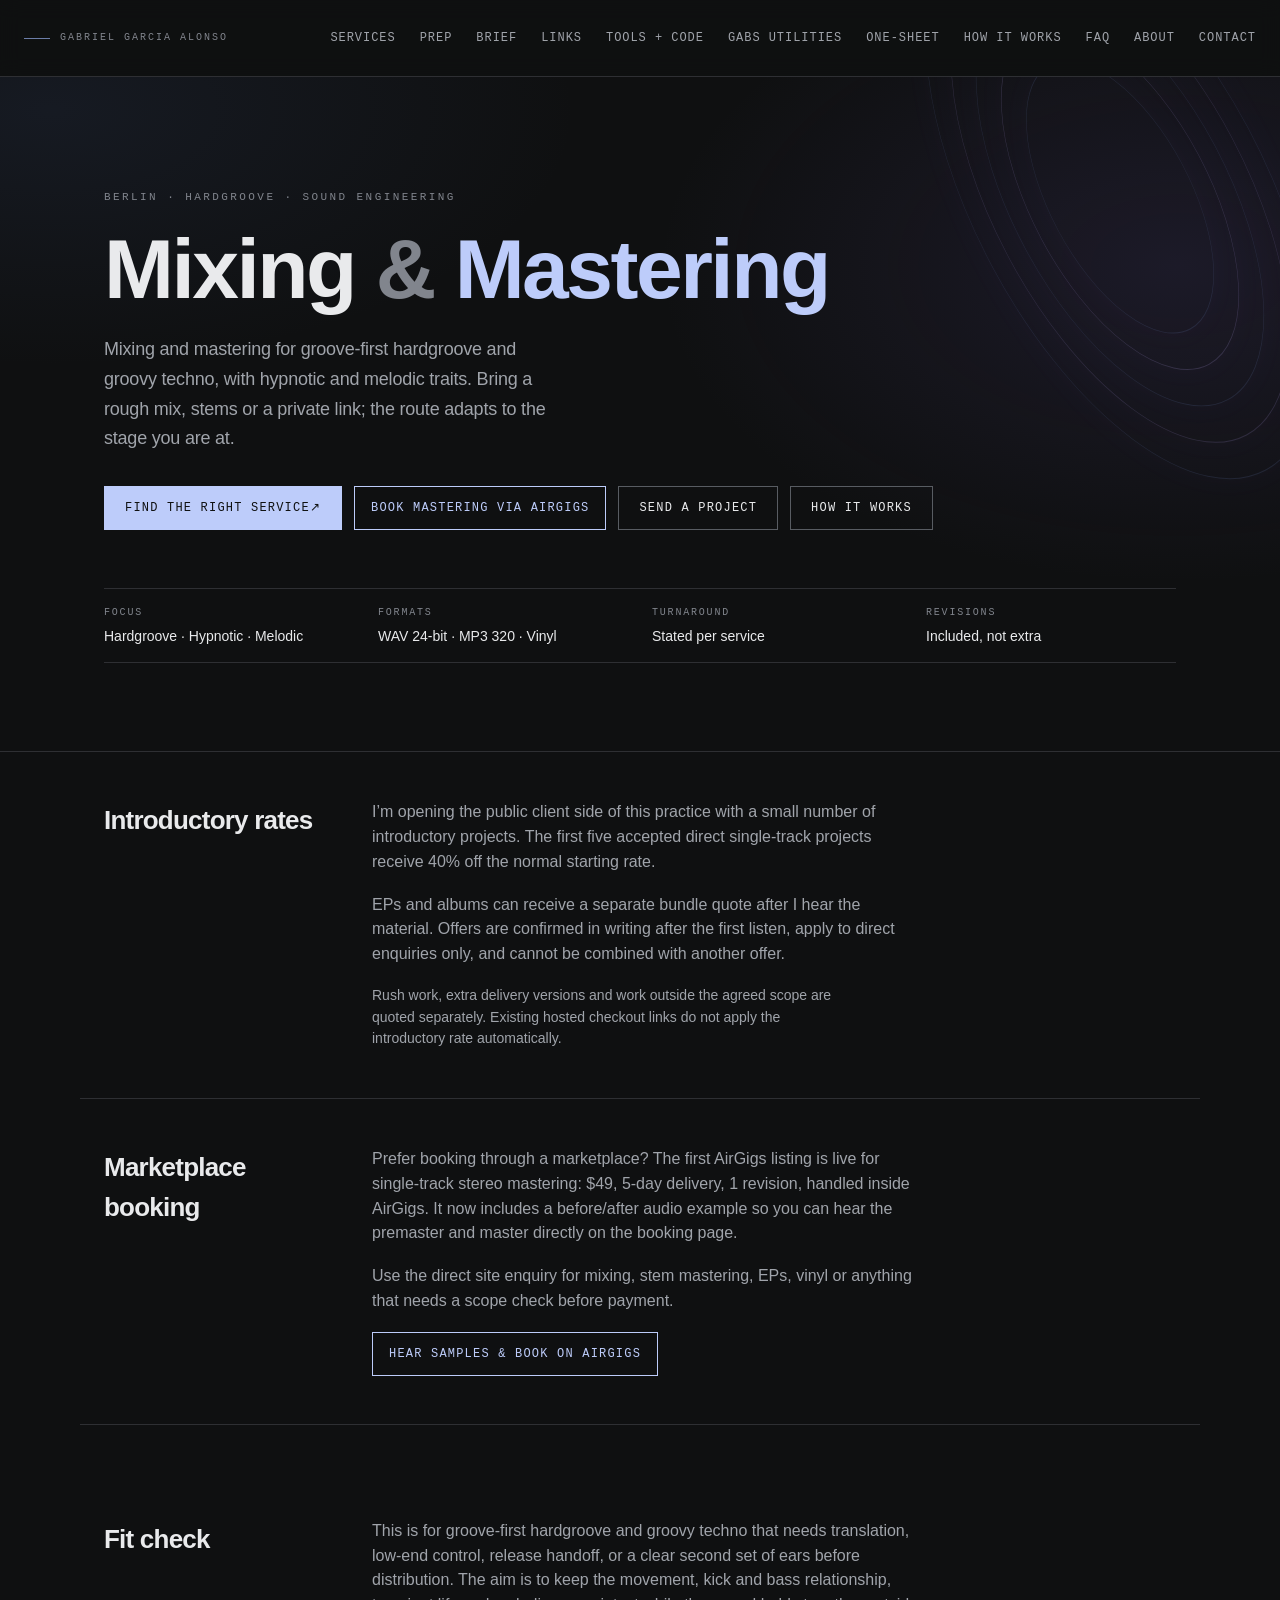
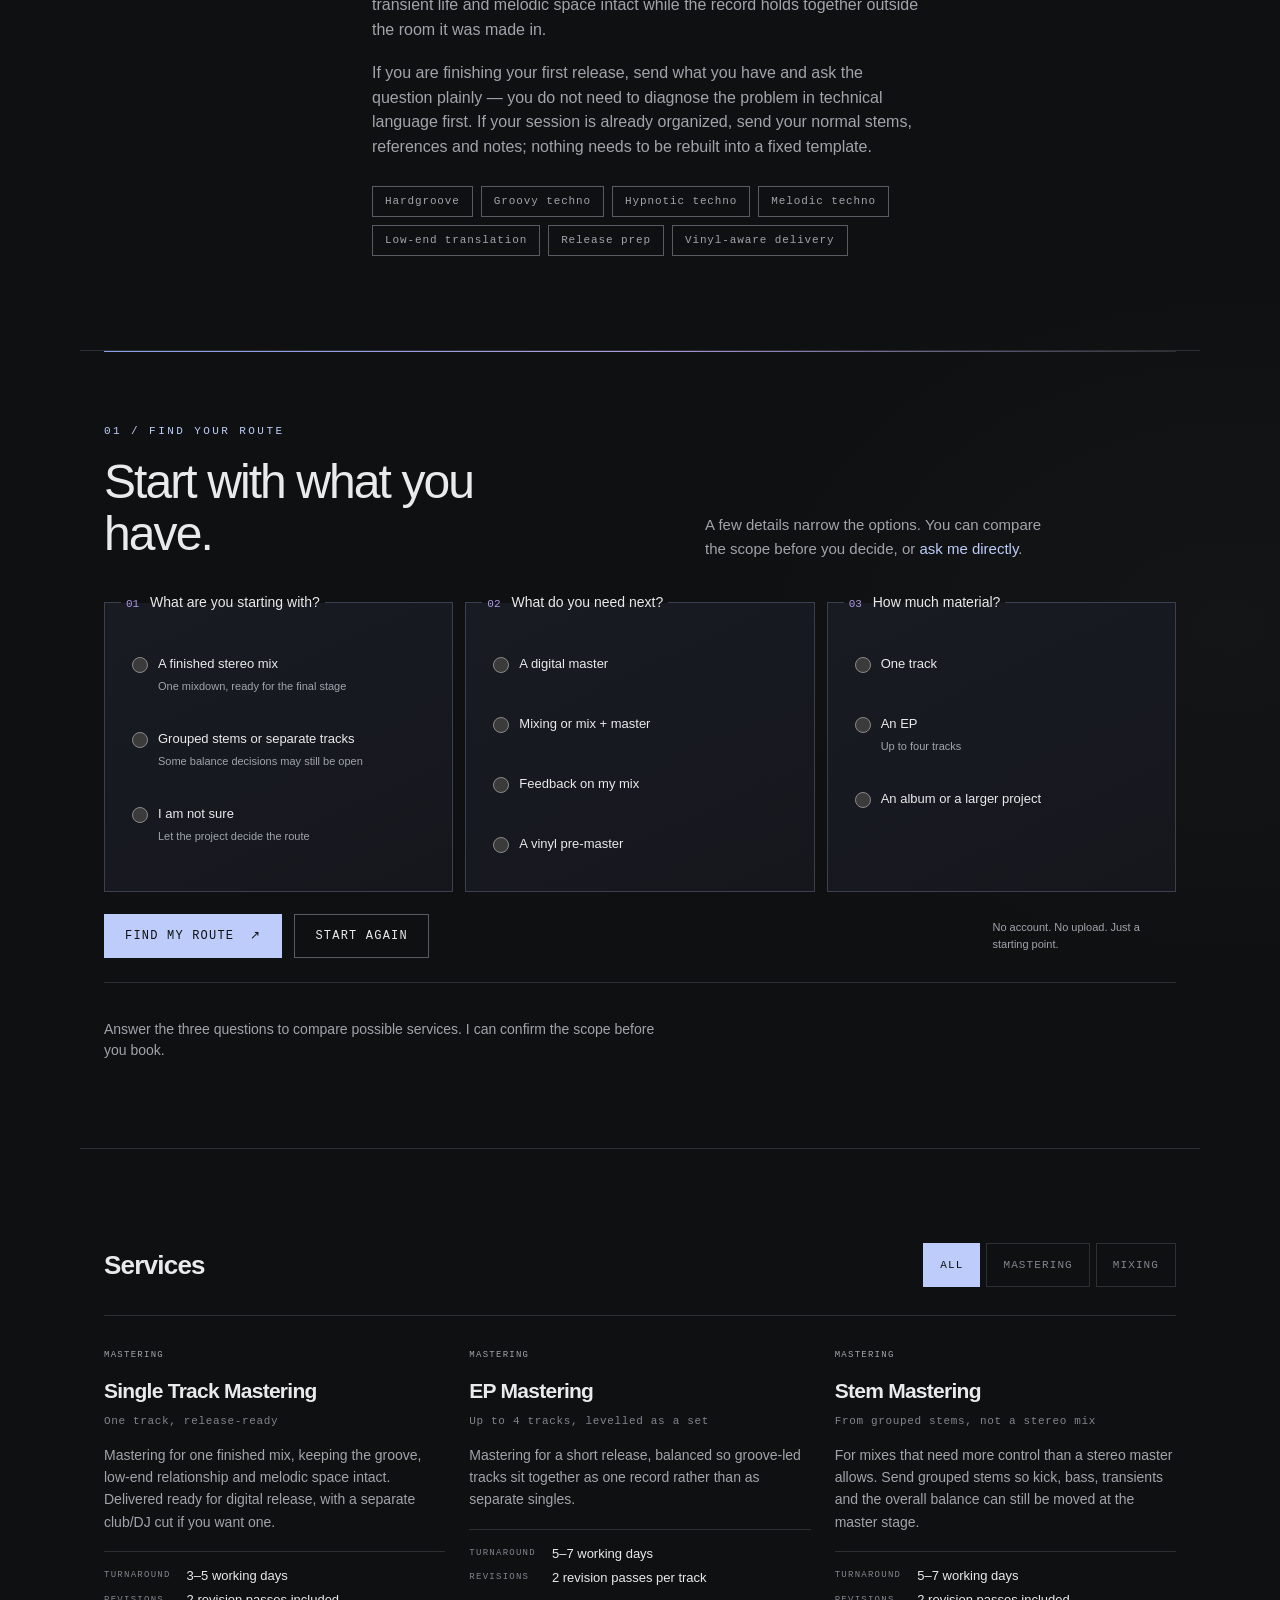
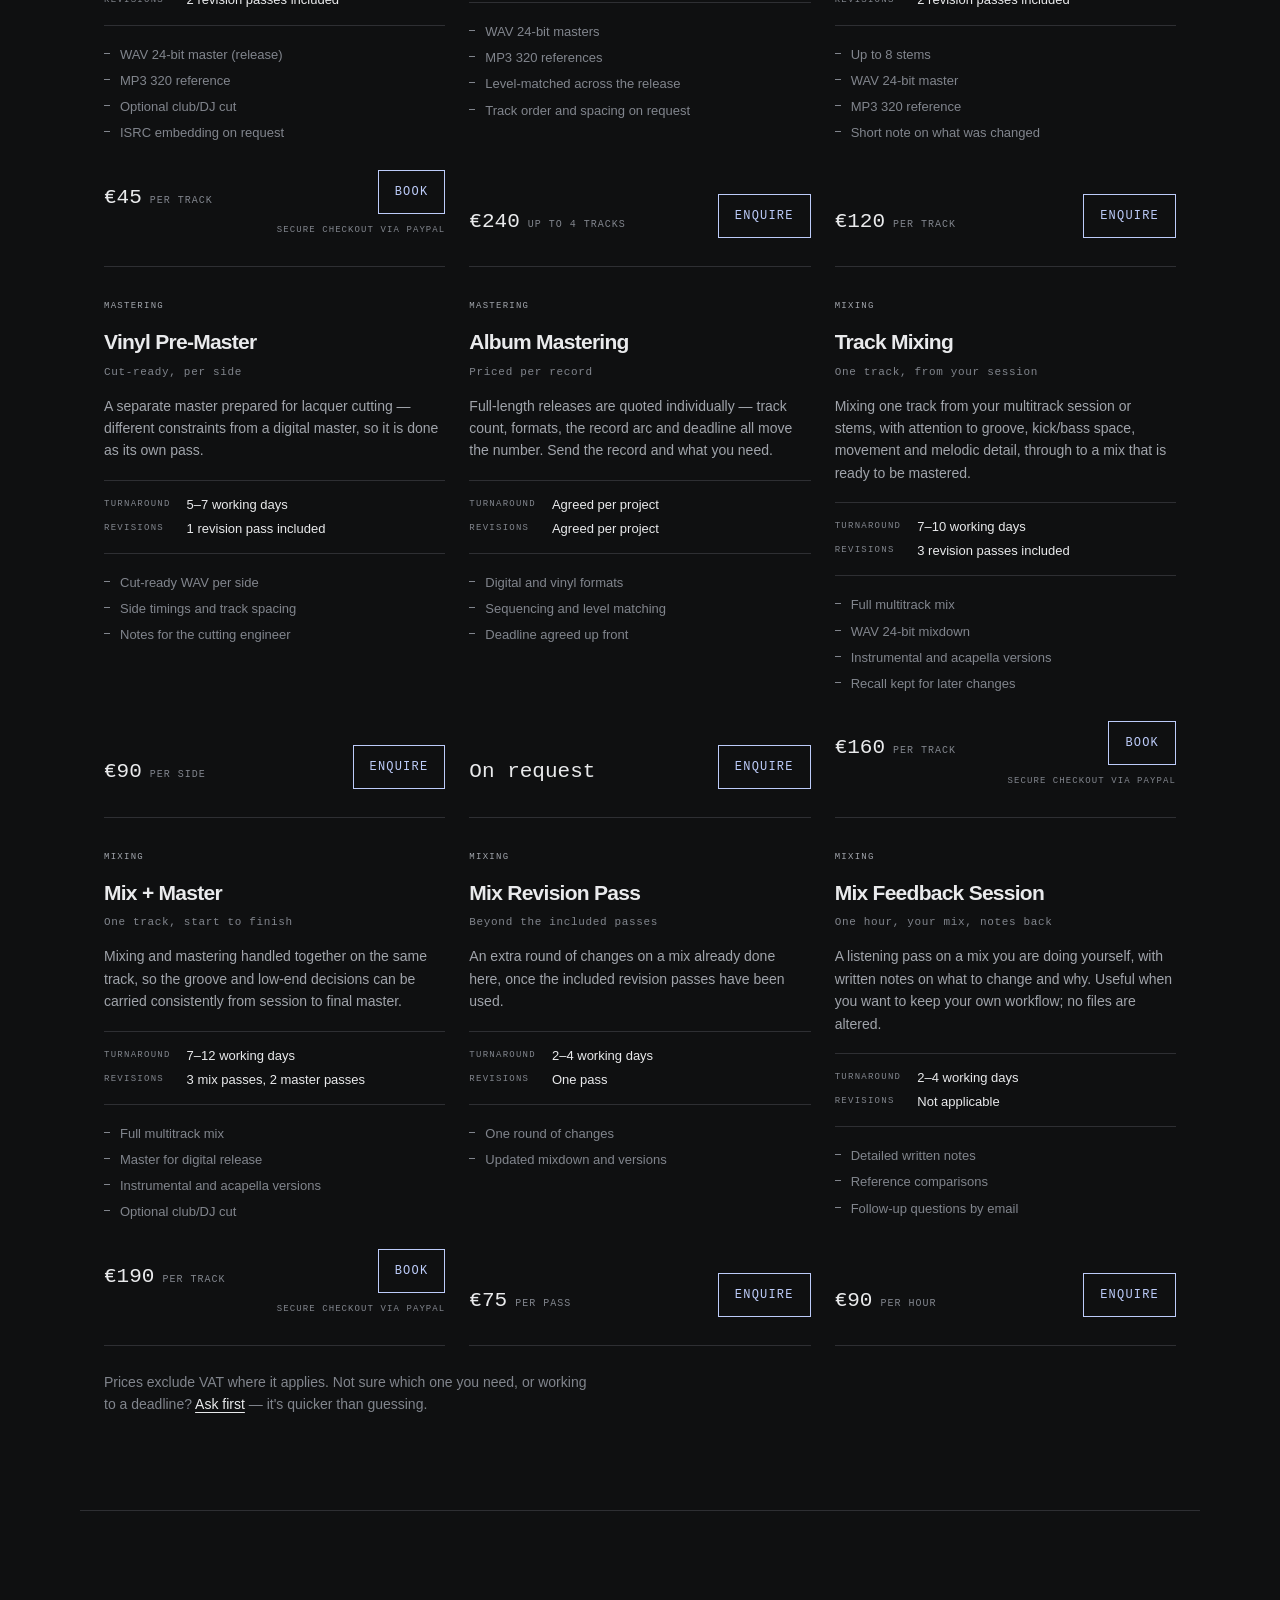
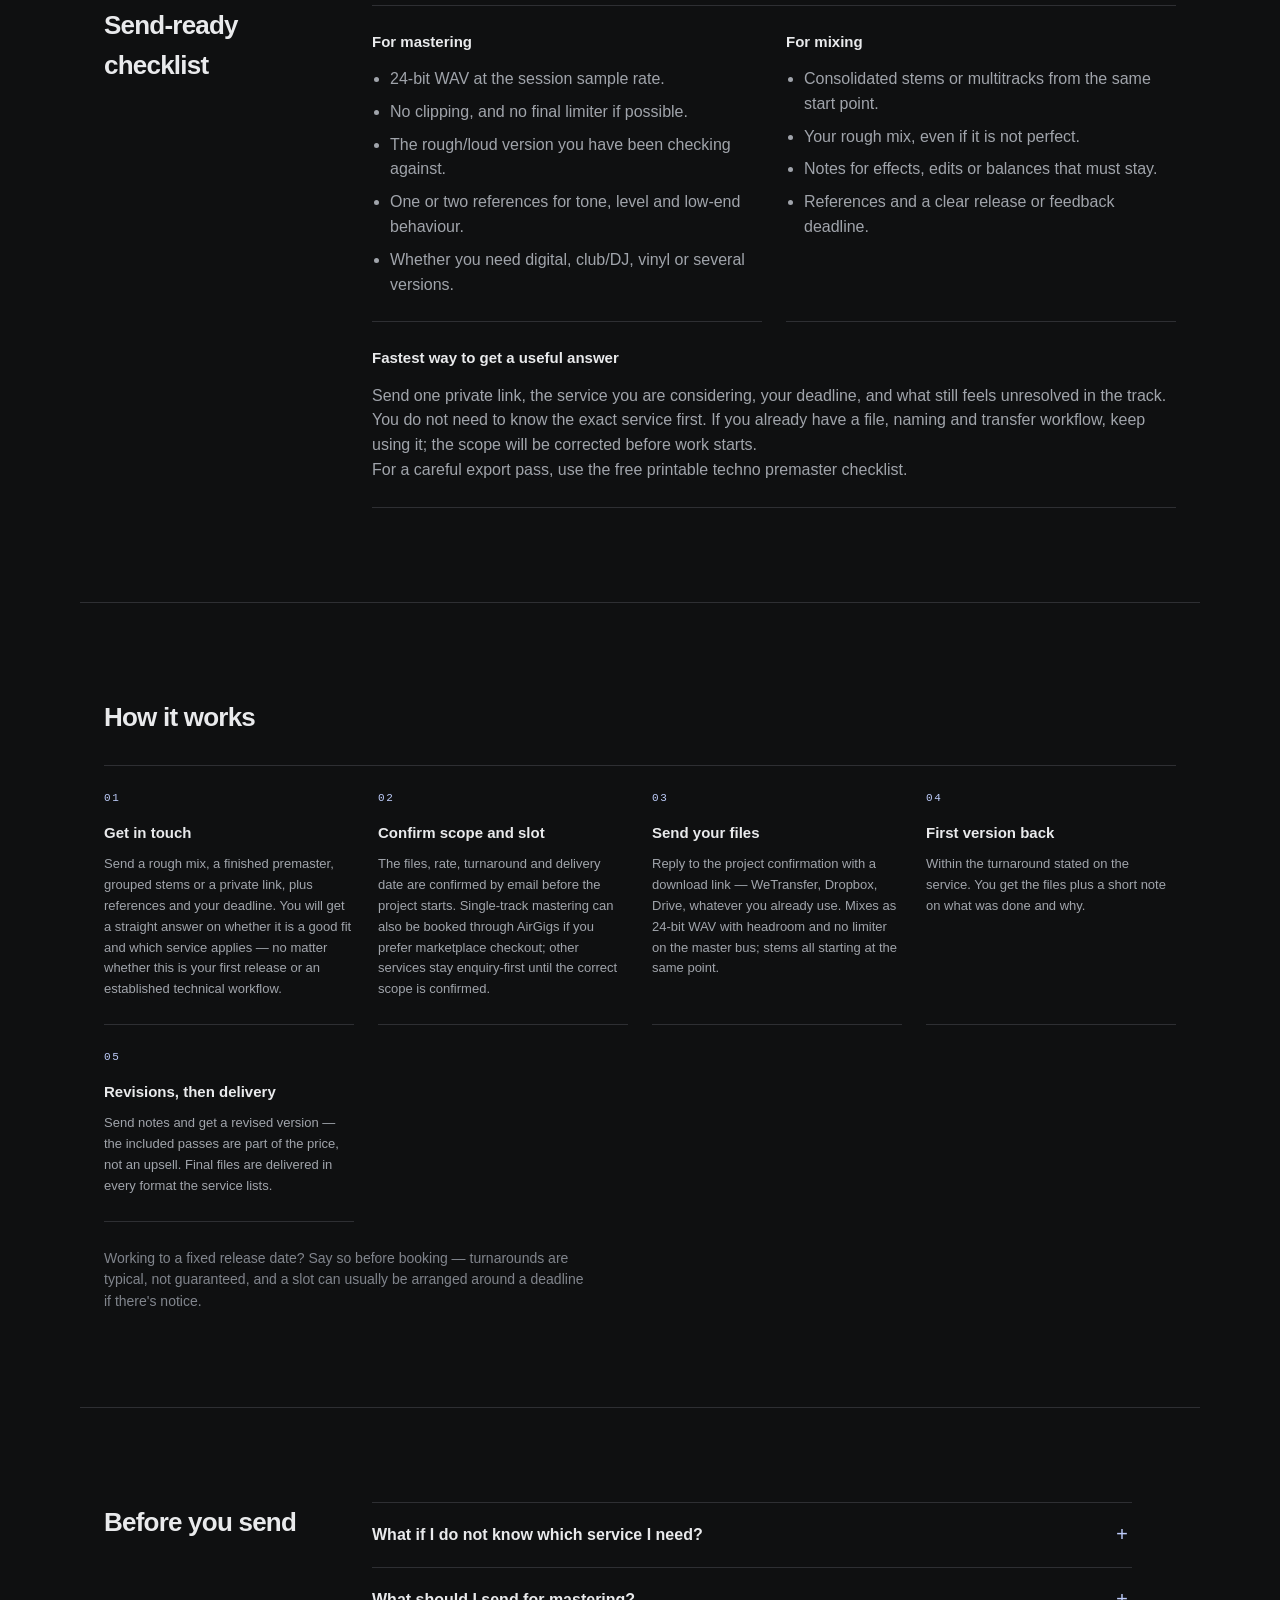
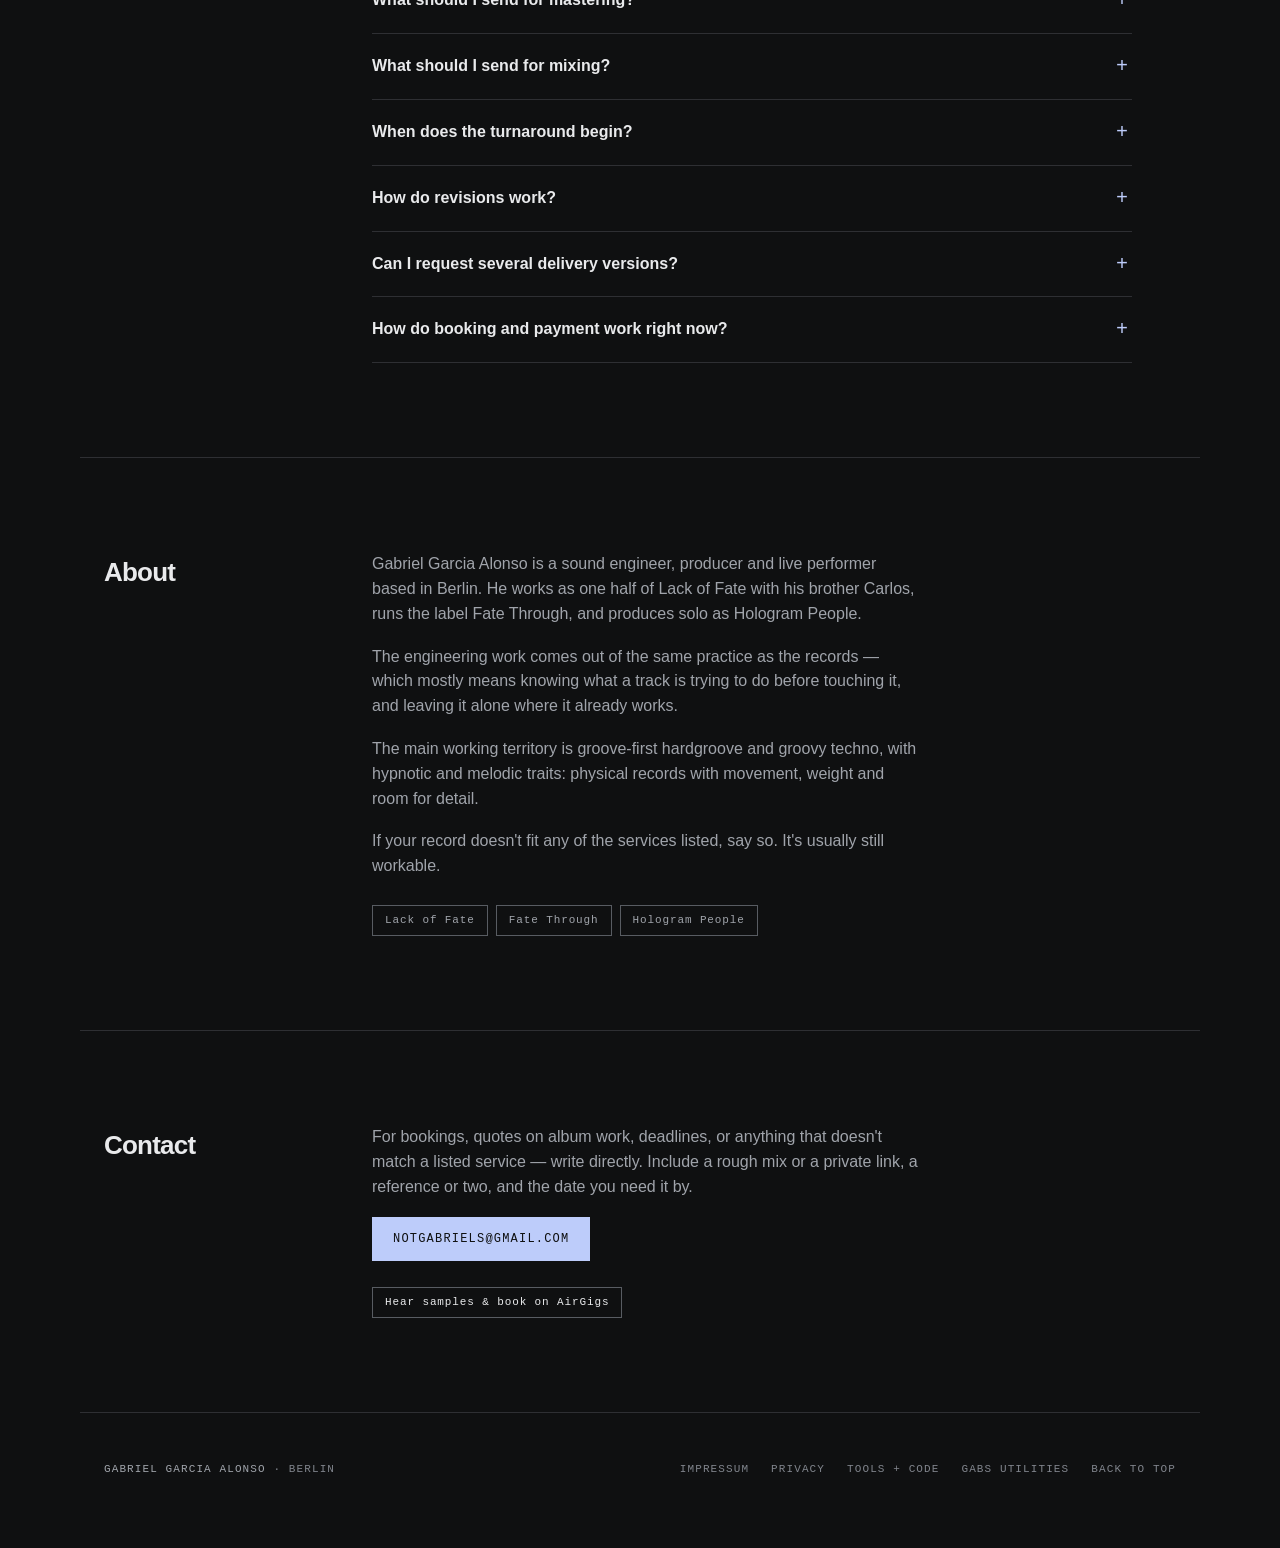
==== commit ab581582: "style(preview): show graphite cobalt service finder" ====
--- a/index.html
+++ b/index.html
@@ -3,6 +3,7 @@
 <head>
   <meta charset="utf-8" />
   <meta name="viewport" content="width=device-width, initial-scale=1" />
+  <meta name="robots" content="noindex, nofollow" />
   <title>Gabriel Garcia Alonso — Mixing &amp; Mastering</title>
   <meta name="description" content="Mixing and mastering for groove-first hardgroove and groovy techno, with hypnotic and melodic traits. Berlin." />
   <meta name="theme-color" content="#0f1011" />
@@ -29,7 +30,7 @@
   <link rel="icon" href="public/favicon.svg" type="image/svg+xml" />
   <!-- Bump ?v= after changing CSS/JS so returning visitors do not run a
        cached checkout or accessibility implementation against new markup. -->
-  <link rel="stylesheet" href="assets/css/styles.css?v=20260825c" />
+  <link rel="stylesheet" href="assets/css/styles.css?v=20261021a" />
 
   <!-- SEO:JSONLD:START — generated by `node scripts/build-seo.js`. Do not hand-edit. -->
   <script type="application/ld+json">
@@ -290,10 +291,11 @@
     <!-- ============================ HERO ============================ -->
     <section class="hero">
       <div class="hero__grid" aria-hidden="true"></div>
+      <div class="hero__signal-field" aria-hidden="true"><i></i><i></i><i></i><i></i><i></i></div>
       <div class="hero__inner">
         <p class="eyebrow">Berlin · Hardgroove · Sound Engineering</p>
         <h1 class="hero__title">
-          Mixing<span class="dim"> &amp; </span>Mastering
+          Mixing<span class="dim"> &amp; </span><span class="hero__signal">Mastering</span>
         </h1>
         <p class="hero__lede">
           Mixing and mastering for groove-first hardgroove and groovy techno,
@@ -301,7 +303,7 @@
           private link; the route adapts to the stage you are at.
         </p>
         <div class="hero__actions">
-          <a class="btn btn--primary" href="#services">See services &amp; prices</a>
+          <a class="btn btn--primary" href="#service-finder">Find the right service <span aria-hidden="true">↗</span></a>
           <a class="btn btn--buy" href="https://www.airgigs.com/mastering-engineers-for-hire/109633/I-will-master-your-electronic-music-for-release" target="_blank" rel="noopener">Book mastering via AirGigs</a>
           <a class="btn btn--ghost" href="brief.html">Send a project</a>
           <a class="btn btn--ghost" href="#process">How it works</a>
@@ -393,6 +395,50 @@
           <li>Vinyl-aware delivery</li>
         </ul>
       </div>
+    </section>
+
+
+    <!-- ===================== GUIDED SERVICE FINDER ===================== -->
+    <section class="section finder" id="service-finder" aria-labelledby="finder-title">
+      <div class="finder__header">
+        <div>
+          <p class="eyebrow">01 / Find your route</p>
+          <h2 class="finder__title" id="finder-title">Start with what you have.</h2>
+        </div>
+        <p class="finder__intro" id="finder-intro">A few details narrow the options. You can compare the scope before you decide, or <a href="#contact">ask me directly</a>.</p>
+      </div>
+      <form id="service-finder-form" class="finder__form" aria-describedby="finder-intro" hidden>
+        <div class="finder__steps">
+          <fieldset class="finder__step" id="finder-source">
+            <legend><span class="finder__number">01</span> What are you starting with?</legend>
+            <label class="finder__option"><input type="radio" name="source" value="stereo" required><span>A finished stereo mix<small>One mixdown, ready for the final stage</small></span></label>
+            <label class="finder__option"><input type="radio" name="source" value="stems" required><span>Grouped stems or separate tracks<small>Some balance decisions may still be open</small></span></label>
+            <label class="finder__option"><input type="radio" name="source" value="unsure" required><span>I am not sure<small>Let the project decide the route</small></span></label>
+          </fieldset>
+          <fieldset class="finder__step" id="finder-goal">
+            <legend><span class="finder__number">02</span> What do you need next?</legend>
+            <label class="finder__option"><input type="radio" name="goal" value="release" required><span>A digital master</span></label>
+            <label class="finder__option"><input type="radio" name="goal" value="mix" required><span>Mixing or mix + master</span></label>
+            <label class="finder__option"><input type="radio" name="goal" value="feedback" required><span>Feedback on my mix</span></label>
+            <label class="finder__option"><input type="radio" name="goal" value="vinyl" required><span>A vinyl pre-master</span></label>
+          </fieldset>
+          <fieldset class="finder__step" id="finder-size">
+            <legend><span class="finder__number">03</span> How much material?</legend>
+            <label class="finder__option"><input type="radio" name="size" value="single" required><span>One track</span></label>
+            <label class="finder__option"><input type="radio" name="size" value="ep" required><span>An EP<small>Up to four tracks</small></span></label>
+            <label class="finder__option"><input type="radio" name="size" value="album" required><span>An album or a larger project</span></label>
+          </fieldset>
+        </div>
+        <div class="finder__actions">
+          <button class="btn btn--primary" type="submit">Find my route <span aria-hidden="true">↗</span></button>
+          <button class="btn btn--ghost" type="reset">Start again</button>
+          <p>No account. No upload. Just a starting point.</p>
+        </div>
+      </form>
+      <div id="finder-result" class="finder__result" aria-live="polite" aria-atomic="true">
+        <p>Browse the full <a href="#services">service list</a> to compare scope, rates and delivery.</p>
+      </div>
+      <noscript><p>The full service details and direct contact links are available below.</p></noscript>
     </section>
 
     <!-- ========================= SERVICES ========================= -->
@@ -688,5 +734,6 @@
   <script src="data/services.js?v=20260824g"></script>
   <script src="assets/js/checkout.js?v=20260824g"></script>
   <script src="assets/js/store.js?v=20260825i"></script>
+  <script src="assets/js/service-finder.js?v=20261021a"></script>
 </body>
 </html>
--- a/assets/css/styles.css
+++ b/assets/css/styles.css
@@ -1265,3 +1265,191 @@
 @media print {
   .motion-ready .reveal { opacity: 1; transform: none; }
 }
+
+/* --------------------------------------------------------------------------
+ * Graphite signal: cobalt and ultraviolet interaction
+ * ------------------------------------------------------------------------*/
+:root {
+  --accent: #bdccfa;
+  --accent-dim: #6b7da8;
+  --signal-blue: #849ee8;
+  --signal-purple: #ac99e4;
+  --signal-panel: #15171d;
+}
+.hero__grid {
+  background: radial-gradient(720px 440px at 92% 28%, rgba(80, 66, 131, .20), transparent 72%),
+              radial-gradient(700px 340px at 4% 5%, rgba(57, 76, 120, .17), transparent 75%);
+}
+.hero__signal {
+  color: var(--accent);
+}
+.hero__signal-field {
+  position: absolute;
+  width: 620px;
+  height: 620px;
+  top: -190px;
+  right: -150px;
+  pointer-events: none;
+  transform: rotate(-28deg);
+  opacity: .56;
+}
+.hero__signal-field i {
+  position: absolute;
+  display: block;
+  inset: 0;
+  border: 1px solid rgba(132, 158, 232, .24);
+  border-radius: 50%;
+  box-shadow: 0 0 40px rgba(119, 91, 175, .08);
+  transform: scaleX(.47);
+}
+.hero__signal-field i:nth-child(2) { inset: 40px; border-color: rgba(172, 153, 228, .31); }
+.hero__signal-field i:nth-child(3) { inset: 80px; }
+.hero__signal-field i:nth-child(4) { inset: 120px; border-color: rgba(172, 153, 228, .36); }
+.hero__signal-field i:nth-child(5) { inset: 160px; }
+.hero:has(.hero__actions a:hover) .hero__signal-field,
+.hero:has(.hero__actions a:focus-visible) .hero__signal-field {
+  opacity: .9;
+  transform: rotate(-23deg) translate3d(-6px, 0, 0);
+}
+.hero__signal-field { transition: opacity .4s ease, transform .6s ease; }
+.btn:focus-visible, .filter:focus-visible, .finder a:focus-visible {
+  outline: 2px solid var(--accent);
+  outline-offset: 5px;
+}
+.btn--primary:hover {
+  background: #d3d9fa;
+  border-color: #d3d9fa;
+  box-shadow: 0 0 28px rgba(132, 158, 232, .14);
+}
+.card:hover, .card:focus-within {
+  background: linear-gradient(100deg, rgba(90, 110, 163, .09), rgba(105, 79, 150, .035) 65%, transparent);
+}
+.card:focus-within { border-bottom-color: var(--signal-blue); }
+.finder {
+  position: relative;
+  scroll-margin-top: 96px;
+  padding-top: 72px;
+  padding-bottom: 72px;
+}
+.finder::before {
+  content: "";
+  position: absolute;
+  top: 0;
+  left: var(--gutter);
+  right: var(--gutter);
+  height: 1px;
+  background: linear-gradient(90deg, var(--signal-blue), var(--signal-purple) 50%, var(--line));
+}
+.finder__header {
+  display: grid;
+  grid-template-columns: 1.2fr 1fr;
+  align-items: end;
+  gap: 36px;
+  margin-bottom: 32px;
+}
+.finder .eyebrow { color: var(--accent); margin-bottom: 16px; }
+.finder__title {
+  margin: 0;
+  max-width: 15ch;
+  font-size: clamp(30px, 4.2vw, 48px);
+  line-height: 1.08;
+  letter-spacing: -.04em;
+  font-weight: 500;
+}
+.finder__intro { color: var(--fg-muted); font-size: 15px; margin: 0; max-width: 43ch; }
+.finder a { color: var(--accent); text-underline-offset: 4px; }
+.finder__steps { display: grid; grid-template-columns: repeat(3, minmax(0, 1fr)); gap: 12px; }
+.finder__step {
+  min-width: 0;
+  margin: 0;
+  padding: 20px 16px 18px;
+  border: 1px solid #3b4051;
+  background: linear-gradient(155deg, #191b23, var(--signal-panel));
+  transition: border-color .22s, box-shadow .22s;
+}
+.finder__step:focus-within {
+  border-color: var(--signal-blue);
+  box-shadow: 0 0 30px rgba(99, 114, 173, .08);
+}
+.finder__step:has(input:checked) { border-top-color: var(--signal-purple); }
+.finder__step legend {
+  padding: 0 5px;
+  color: var(--fg);
+  font-size: 14px;
+  font-weight: 500;
+  line-height: 1.5;
+}
+.finder__number { color: var(--signal-purple); font-family: var(--font-mono); font-size: 11px; margin-right: 7px; }
+.finder__option {
+  position: relative;
+  display: flex;
+  align-items: start;
+  gap: 10px;
+  min-height: 52px;
+  margin-top: 8px;
+  padding: 12px 10px;
+  border: 1px solid transparent;
+  cursor: pointer;
+  transition: background .2s, border-color .2s, transform .2s;
+}
+.finder__option input {
+  flex: 0 0 auto;
+  width: 16px;
+  height: 16px;
+  margin: 3px 0 0;
+  accent-color: var(--accent);
+}
+.finder__option input:focus-visible { outline: 2px solid var(--accent); outline-offset: 4px; }
+.finder__option > span { color: var(--fg); font-size: 13px; line-height: 1.55; }
+.finder__option small { display: block; font-size: 11px; color: var(--fg-muted); margin-top: 4px; }
+.finder__option:hover { border-color: #4a526b; background: rgba(132, 158, 232, .04); }
+.finder__option:has(input:checked) {
+  border-color: #7186bd;
+  background: linear-gradient(110deg, rgba(99, 124, 193, .15), rgba(119, 91, 175, .12));
+}
+.finder__actions { display: flex; flex-wrap: wrap; align-items: center; gap: 12px; margin-top: 22px; }
+.finder__actions .btn--primary { gap: 16px; }
+.finder__actions p { margin: 0 0 0 auto; max-width: 30ch; font-size: 11px; color: var(--fg-muted); }
+.finder__result { margin-top: 24px; padding-top: 22px; border-top: 1px solid var(--line); }
+.finder__result > p { color: var(--fg-muted); font-size: 14px; max-width: 72ch; }
+.finder__result h3 { margin: 0 0 10px; font-size: 20px; font-weight: 500; letter-spacing: -.025em; }
+.finder__result h4 { font-size: 18px; font-weight: 500; margin: 0 0 12px; }
+.finder__result ul { padding-left: 18px; color: var(--fg-muted); font-size: 13px; }
+.finder__result article {
+  padding: 22px;
+  border: 1px solid #414b65;
+  background: linear-gradient(145deg, #1c202b, #17181e);
+}
+.finder__result dl { display: grid; grid-template-columns: auto 1fr; gap: 6px 16px; font-size: 13px; margin: 16px 0; }
+.finder__result dt { color: var(--fg-muted); }
+.finder__result dd { margin: 0; color: var(--fg); }
+.finder__result .finder__comparisons, .finder__result .finder-comparison,
+.finder__result .finder-results, .finder__result .finder-result__cards {
+  display: grid;
+  grid-template-columns: repeat(auto-fit, minmax(min(100%, 280px), 1fr));
+  gap: 14px;
+  margin-top: 18px;
+}
+@media (hover: hover) {
+  .finder__option:hover { transform: translateX(2px); }
+}
+@media (max-width: 860px) {
+  .finder__header { grid-template-columns: 1fr; gap: 20px; }
+  .finder__steps { grid-template-columns: 1fr; gap: 20px; }
+  .finder__actions p { width: 100%; margin: 0; max-width: none; }
+  .hero__signal-field { right: -360px; opacity: .34; }
+}
+@media (prefers-reduced-motion: reduce) {
+  .hero__signal-field, .hero:has(.hero__actions a:hover) .hero__signal-field,
+  .hero:has(.hero__actions a:focus-visible) .hero__signal-field { transform: rotate(-28deg); }
+  .finder__option:hover { transform: none; }
+}
+@media print {
+  .hero__signal-field, .finder { display: none; }
+}
+
+.finder__result .finder__title { max-width: none; line-height: 1.3; }
+.finder__price { color: var(--accent); font-family: var(--font-mono); font-size: 15px; }
+.finder__description { color: var(--fg-muted); font-size: 13px; line-height: 1.65; }
+.finder__link { display: inline-block; padding: 10px 0; font-size: 13px; }
+.finder__contact { display: inline-block; margin-top: 18px; font-size: 13px; }
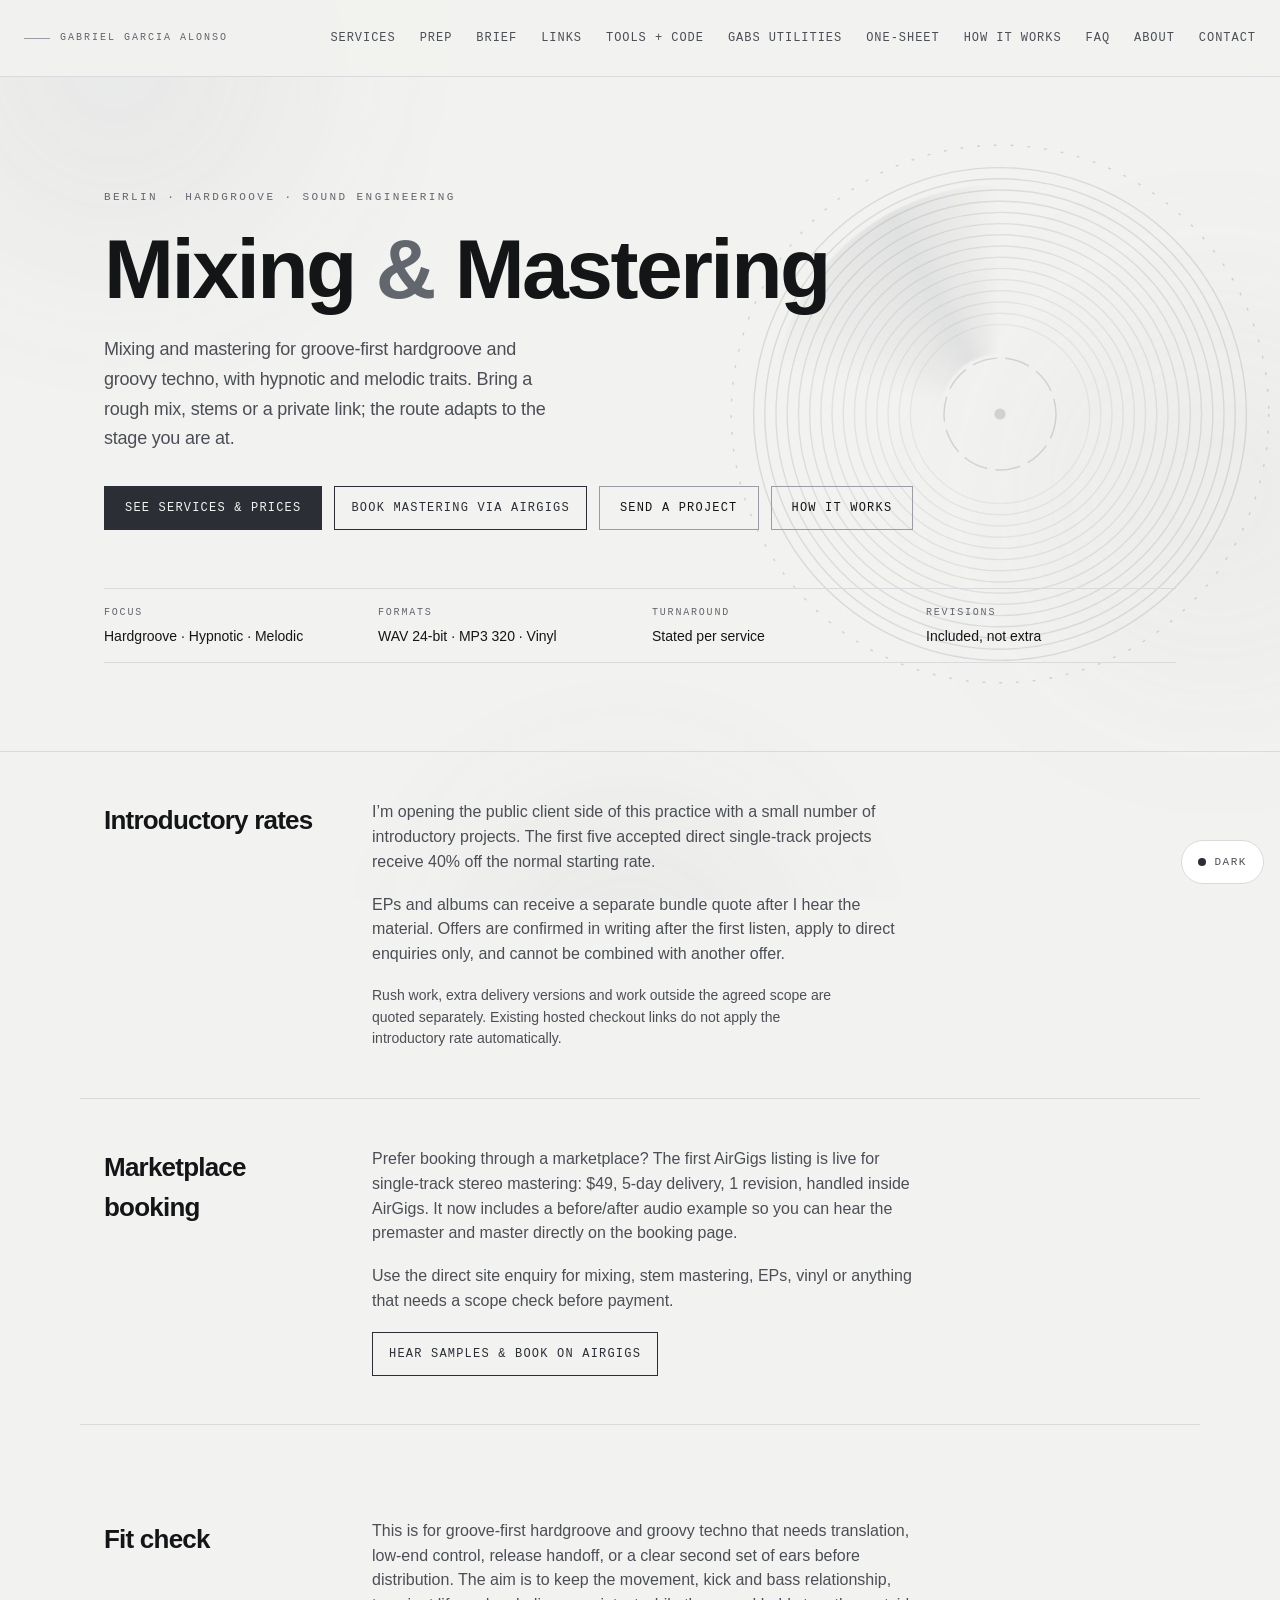
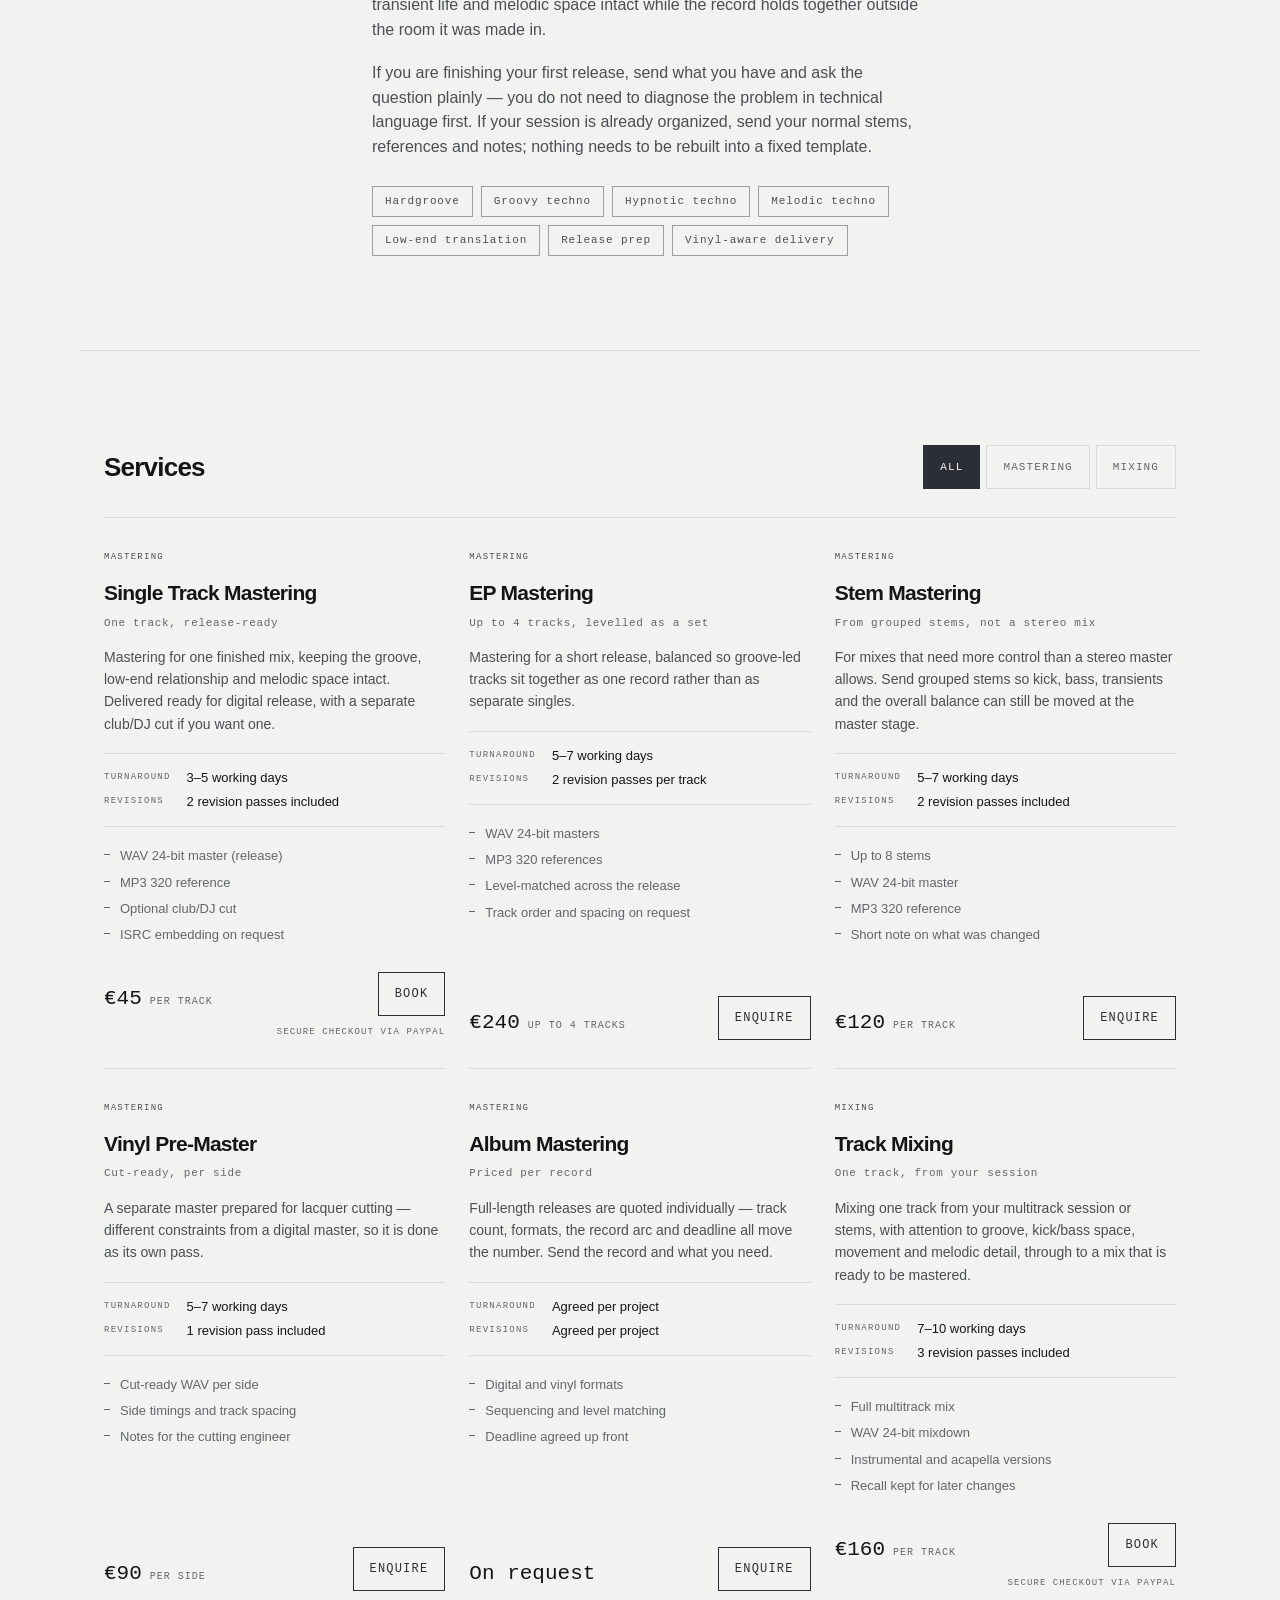
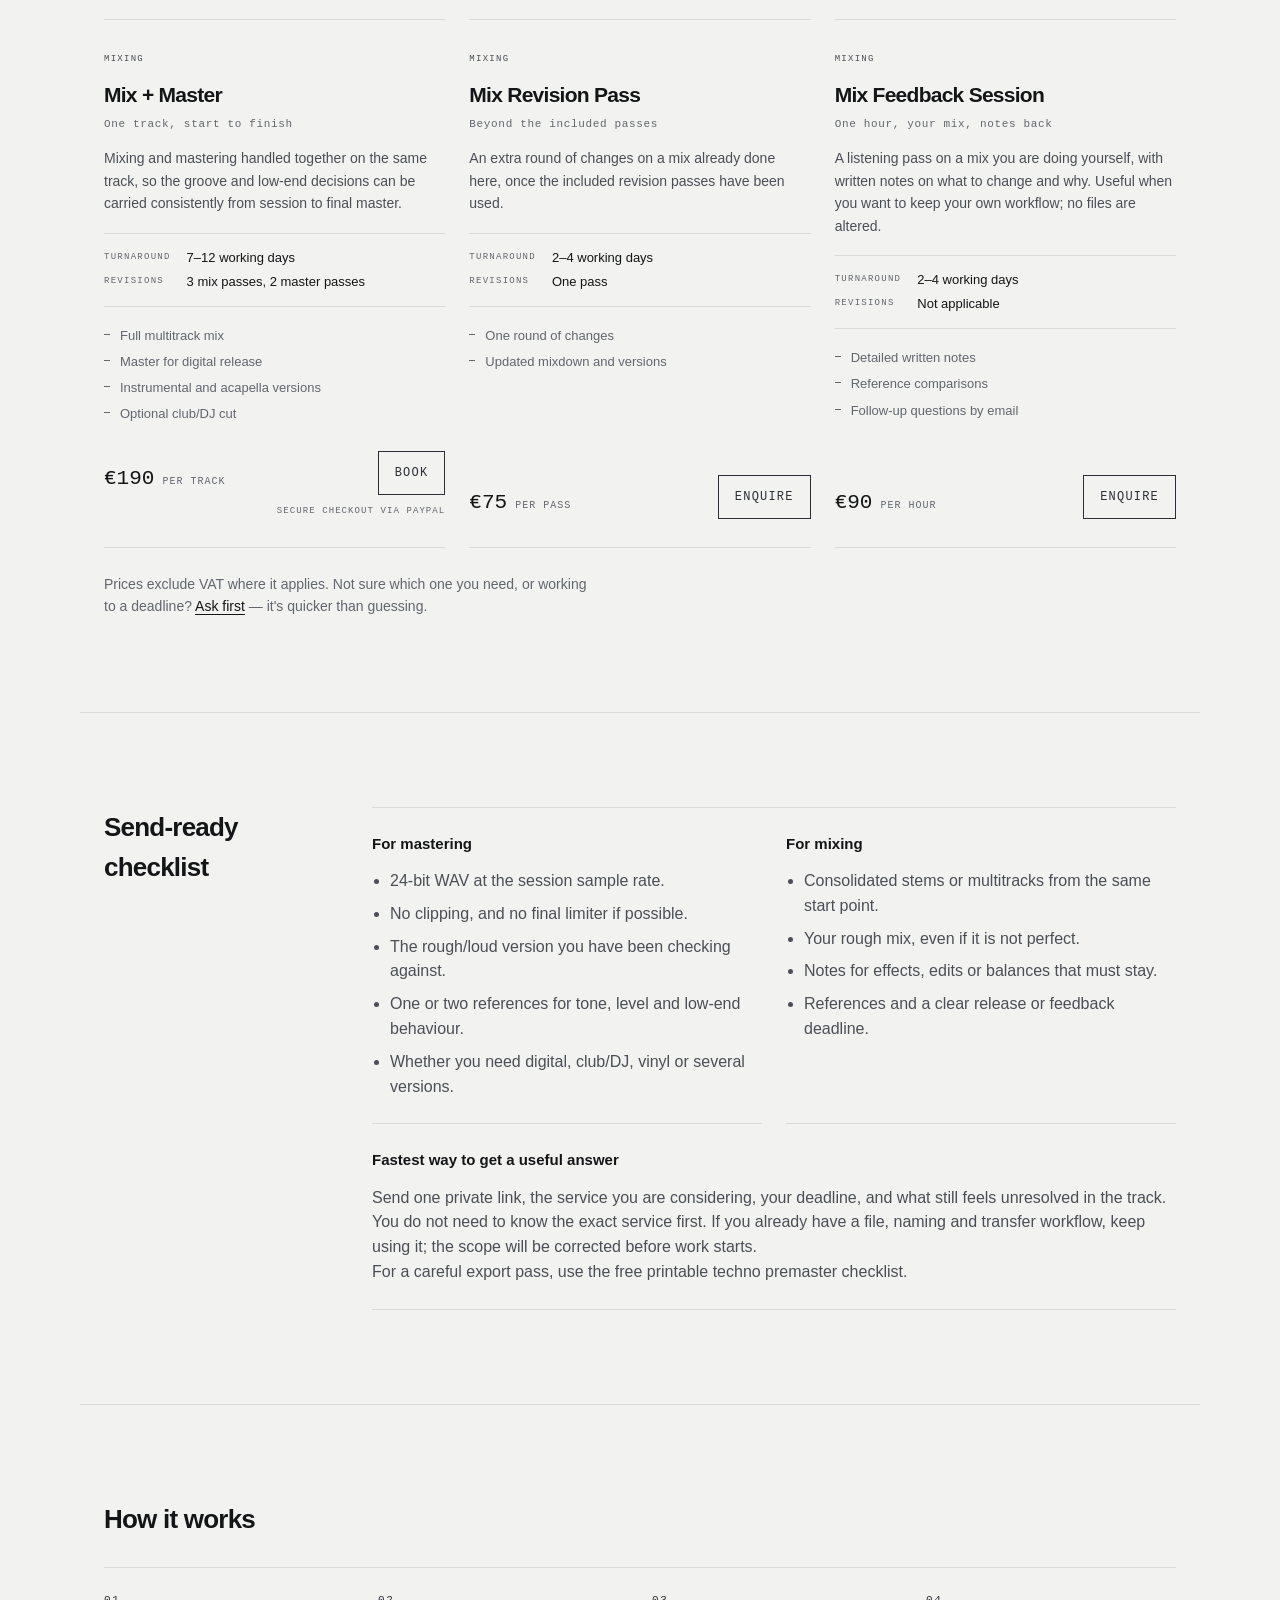
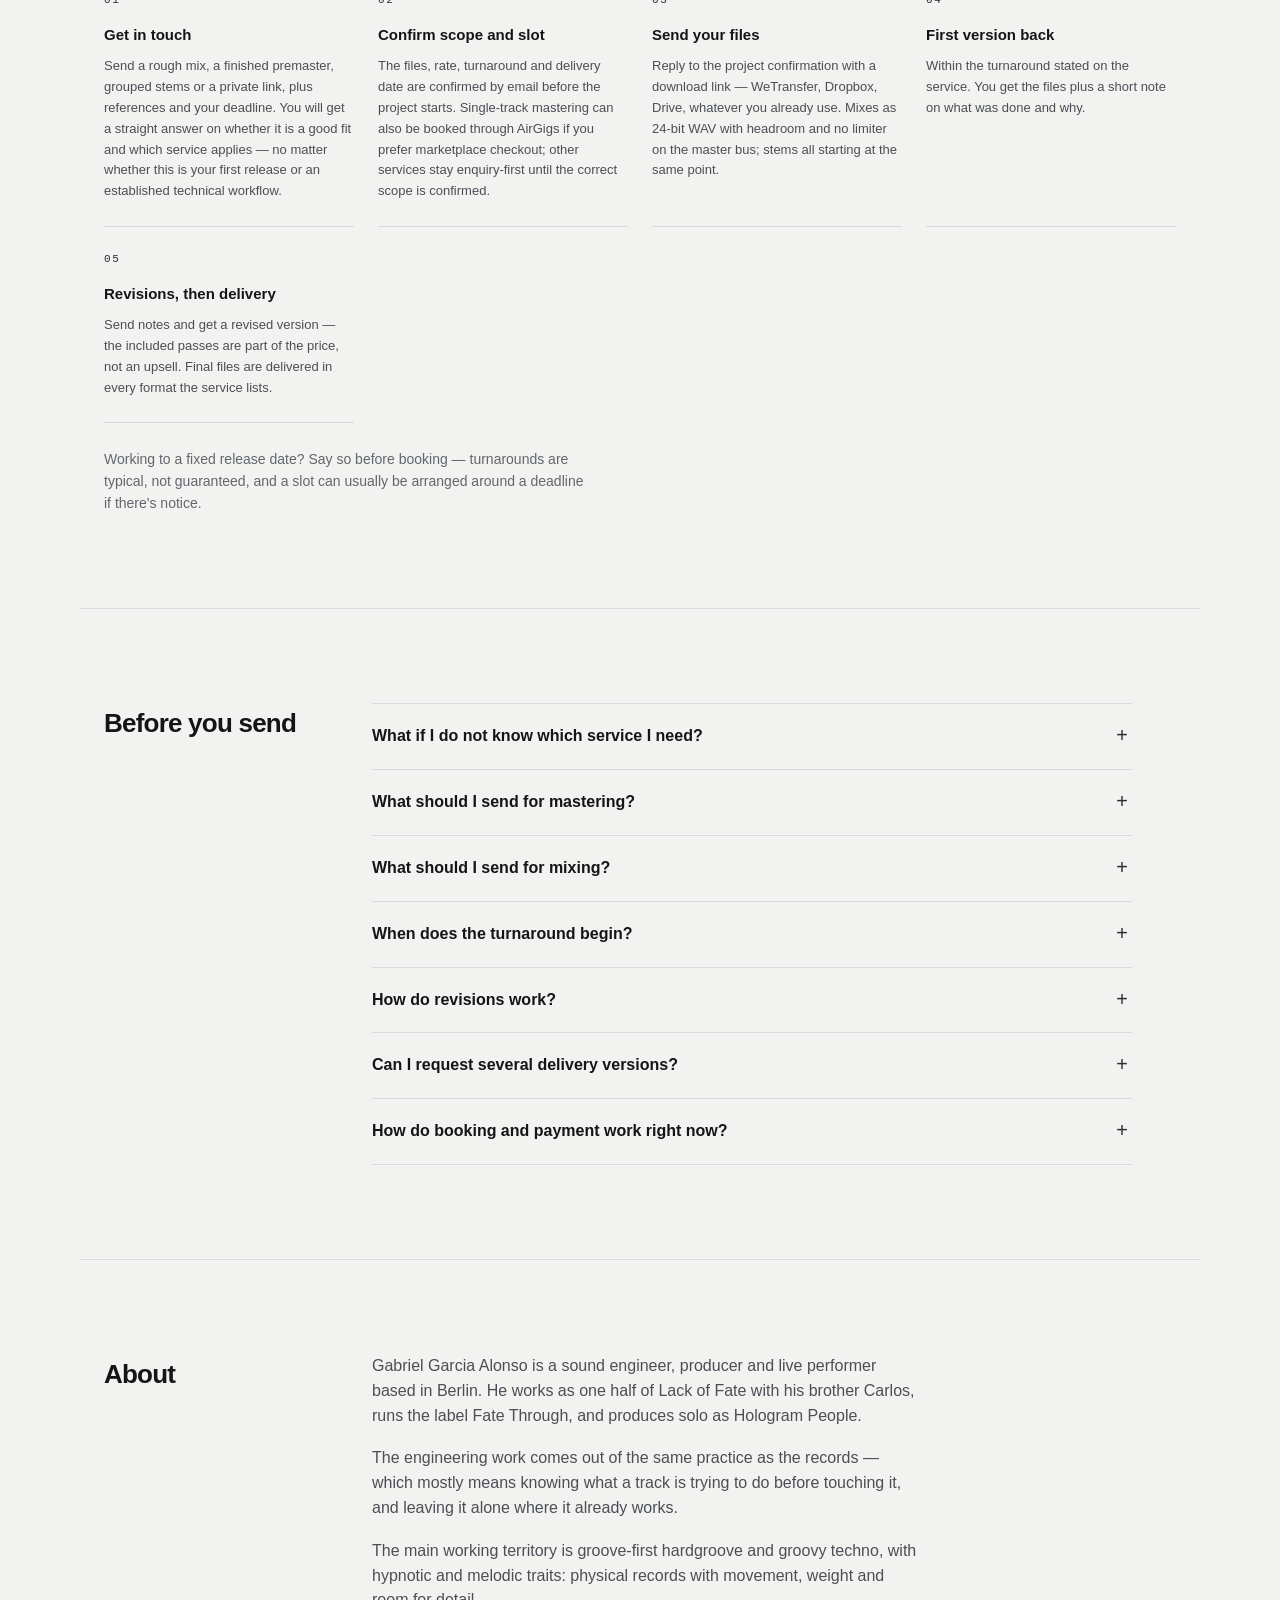
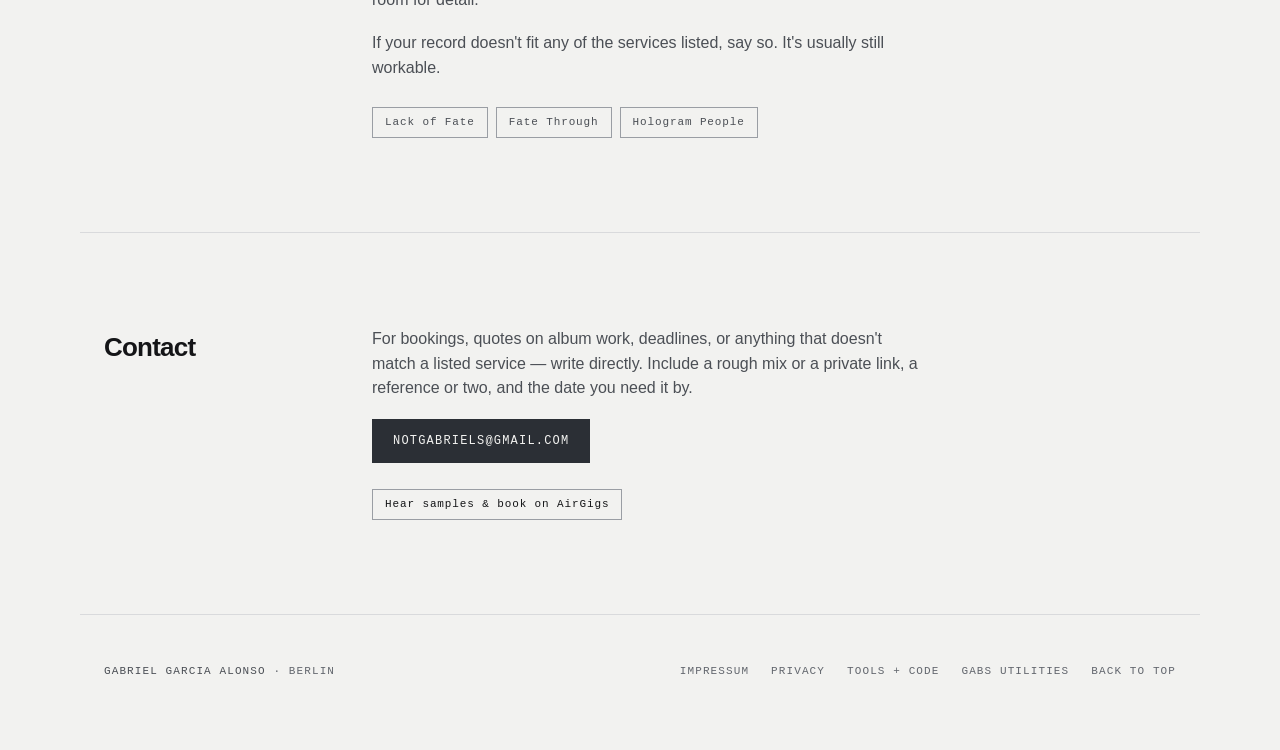
==== commit 36b02838: "Add ambient motion and a light/dark switch to the site Motion layer in its own files (assets/css/mot" ====
--- a/index.html
+++ b/index.html
@@ -3,7 +3,6 @@
 <head>
   <meta charset="utf-8" />
   <meta name="viewport" content="width=device-width, initial-scale=1" />
-  <meta name="robots" content="noindex, nofollow" />
   <title>Gabriel Garcia Alonso — Mixing &amp; Mastering</title>
   <meta name="description" content="Mixing and mastering for groove-first hardgroove and groovy techno, with hypnotic and melodic traits. Berlin." />
   <meta name="theme-color" content="#0f1011" />
@@ -30,7 +29,9 @@
   <link rel="icon" href="public/favicon.svg" type="image/svg+xml" />
   <!-- Bump ?v= after changing CSS/JS so returning visitors do not run a
        cached checkout or accessibility implementation against new markup. -->
-  <link rel="stylesheet" href="assets/css/styles.css?v=20261021a" />
+  <link rel="stylesheet" href="assets/css/styles.css?v=20260825c" />
+  <link rel="stylesheet" href="assets/css/motion.css?v=20261024a" />
+  <script src="assets/js/motion.js?v=20261024a"></script>
 
   <!-- SEO:JSONLD:START — generated by `node scripts/build-seo.js`. Do not hand-edit. -->
   <script type="application/ld+json">
@@ -291,11 +292,10 @@
     <!-- ============================ HERO ============================ -->
     <section class="hero">
       <div class="hero__grid" aria-hidden="true"></div>
-      <div class="hero__signal-field" aria-hidden="true"><i></i><i></i><i></i><i></i><i></i></div>
       <div class="hero__inner">
         <p class="eyebrow">Berlin · Hardgroove · Sound Engineering</p>
         <h1 class="hero__title">
-          Mixing<span class="dim"> &amp; </span><span class="hero__signal">Mastering</span>
+          Mixing<span class="dim"> &amp; </span>Mastering
         </h1>
         <p class="hero__lede">
           Mixing and mastering for groove-first hardgroove and groovy techno,
@@ -303,7 +303,7 @@
           private link; the route adapts to the stage you are at.
         </p>
         <div class="hero__actions">
-          <a class="btn btn--primary" href="#service-finder">Find the right service <span aria-hidden="true">↗</span></a>
+          <a class="btn btn--primary" href="#services">See services &amp; prices</a>
           <a class="btn btn--buy" href="https://www.airgigs.com/mastering-engineers-for-hire/109633/I-will-master-your-electronic-music-for-release" target="_blank" rel="noopener">Book mastering via AirGigs</a>
           <a class="btn btn--ghost" href="brief.html">Send a project</a>
           <a class="btn btn--ghost" href="#process">How it works</a>
@@ -395,50 +395,6 @@
           <li>Vinyl-aware delivery</li>
         </ul>
       </div>
-    </section>
-
-
-    <!-- ===================== GUIDED SERVICE FINDER ===================== -->
-    <section class="section finder" id="service-finder" aria-labelledby="finder-title">
-      <div class="finder__header">
-        <div>
-          <p class="eyebrow">01 / Find your route</p>
-          <h2 class="finder__title" id="finder-title">Start with what you have.</h2>
-        </div>
-        <p class="finder__intro" id="finder-intro">A few details narrow the options. You can compare the scope before you decide, or <a href="#contact">ask me directly</a>.</p>
-      </div>
-      <form id="service-finder-form" class="finder__form" aria-describedby="finder-intro" hidden>
-        <div class="finder__steps">
-          <fieldset class="finder__step" id="finder-source">
-            <legend><span class="finder__number">01</span> What are you starting with?</legend>
-            <label class="finder__option"><input type="radio" name="source" value="stereo" required><span>A finished stereo mix<small>One mixdown, ready for the final stage</small></span></label>
-            <label class="finder__option"><input type="radio" name="source" value="stems" required><span>Grouped stems or separate tracks<small>Some balance decisions may still be open</small></span></label>
-            <label class="finder__option"><input type="radio" name="source" value="unsure" required><span>I am not sure<small>Let the project decide the route</small></span></label>
-          </fieldset>
-          <fieldset class="finder__step" id="finder-goal">
-            <legend><span class="finder__number">02</span> What do you need next?</legend>
-            <label class="finder__option"><input type="radio" name="goal" value="release" required><span>A digital master</span></label>
-            <label class="finder__option"><input type="radio" name="goal" value="mix" required><span>Mixing or mix + master</span></label>
-            <label class="finder__option"><input type="radio" name="goal" value="feedback" required><span>Feedback on my mix</span></label>
-            <label class="finder__option"><input type="radio" name="goal" value="vinyl" required><span>A vinyl pre-master</span></label>
-          </fieldset>
-          <fieldset class="finder__step" id="finder-size">
-            <legend><span class="finder__number">03</span> How much material?</legend>
-            <label class="finder__option"><input type="radio" name="size" value="single" required><span>One track</span></label>
-            <label class="finder__option"><input type="radio" name="size" value="ep" required><span>An EP<small>Up to four tracks</small></span></label>
-            <label class="finder__option"><input type="radio" name="size" value="album" required><span>An album or a larger project</span></label>
-          </fieldset>
-        </div>
-        <div class="finder__actions">
-          <button class="btn btn--primary" type="submit">Find my route <span aria-hidden="true">↗</span></button>
-          <button class="btn btn--ghost" type="reset">Start again</button>
-          <p>No account. No upload. Just a starting point.</p>
-        </div>
-      </form>
-      <div id="finder-result" class="finder__result" aria-live="polite" aria-atomic="true">
-        <p>Browse the full <a href="#services">service list</a> to compare scope, rates and delivery.</p>
-      </div>
-      <noscript><p>The full service details and direct contact links are available below.</p></noscript>
     </section>
 
     <!-- ========================= SERVICES ========================= -->
@@ -734,6 +690,5 @@
   <script src="data/services.js?v=20260824g"></script>
   <script src="assets/js/checkout.js?v=20260824g"></script>
   <script src="assets/js/store.js?v=20260825i"></script>
-  <script src="assets/js/service-finder.js?v=20261021a"></script>
 </body>
 </html>
--- a/assets/css/motion.css
+++ b/assets/css/motion.css
@@ -0,0 +1,169 @@
+/* ============================================================================
+ * motion.css — ambient motion + light theme for the graphite site
+ * ============================================================================
+ * Shares its motion language with the other gabs-utilities.com pages (slow
+ * drifting glows, faint rings, one pulse, pointer light on cards, a remembered
+ * light/dark switch) but keeps this site's own identity: graphite ground and a
+ * single cold silver signal. No violet, no warm accent.
+ *
+ * Rules:
+ * - Everything that moves sits inside prefers-reduced-motion: no-preference.
+ *   With reduced motion on, the page is the static graphite page it was.
+ * - Decorative layers are aria-hidden and pointer-events: none.
+ * - Colours come from the tokens in styles.css; the light theme below only
+ *   redefines those tokens plus the few literals styles.css hard-codes.
+ * ==========================================================================*/
+
+/* --------------------------------------------------------------------------
+ * Light theme. Dark stays the default; light is chosen by the switch, or by
+ * the OS when the visitor has not chosen. Contrast measured on --bg-raised
+ * (#ffffff): --fg 17.6:1, --fg-muted 7.6:1, --fg-faint 5.7:1.
+ * ------------------------------------------------------------------------*/
+:root { --halo: .55; --glow-a: rgba(201, 207, 214, .10); --glow-b: rgba(160, 164, 171, .08); --ring: rgba(201, 207, 214, .16); --header-bg: rgba(15, 16, 17, .88); }
+
+@media (prefers-color-scheme: light) {
+  :root:not([data-theme="dark"]) {
+    color-scheme: light;
+    --bg: #f2f2f0; --bg-raised: #ffffff; --bg-sunken: #e8e8e6;
+    --fg: #141517; --fg-muted: #4b4f55; --fg-faint: #62666d;
+    --line: #d9dadc; --line-strong: #9a9ea4;
+    --accent: #2b2f35; --accent-dim: #9a9ea4; --accent-ink: #f2f2f0;
+    --halo: .7; --glow-a: rgba(120, 126, 134, .14); --glow-b: rgba(160, 164, 171, .12); --ring: rgba(43, 47, 53, .16); --header-bg: rgba(242, 242, 240, .88);
+  }
+}
+:root[data-theme="light"] {
+  color-scheme: light;
+  --bg: #f2f2f0; --bg-raised: #ffffff; --bg-sunken: #e8e8e6;
+  --fg: #141517; --fg-muted: #4b4f55; --fg-faint: #62666d;
+  --line: #d9dadc; --line-strong: #9a9ea4;
+  --accent: #2b2f35; --accent-dim: #9a9ea4; --accent-ink: #f2f2f0;
+  --halo: .7; --glow-a: rgba(120, 126, 134, .14); --glow-b: rgba(160, 164, 171, .12); --ring: rgba(43, 47, 53, .16); --header-bg: rgba(242, 242, 240, .88);
+}
+
+/* Literals styles.css hard-codes, routed through tokens so both themes hold. */
+body { transition: background-color .5s ease, color .5s ease; }
+.site-header { background: var(--header-bg); transition: background-color .5s ease, border-color .5s ease; }
+:root[data-theme="light"] body { background: var(--bg); }
+:root[data-theme="light"] .hero__grid { background: none; }
+:root[data-theme="light"] .btn--primary:hover { background: #41464d; border-color: #41464d; }
+@media (prefers-color-scheme: light) {
+  :root:not([data-theme="dark"]) body { background: var(--bg); }
+  :root:not([data-theme="dark"]) .hero__grid { background: none; }
+  :root:not([data-theme="dark"]) .btn--primary:hover { background: #41464d; border-color: #41464d; }
+}
+
+/* --------------------------------------------------------------------------
+ * Ambient field: three soft glows behind everything.
+ * ------------------------------------------------------------------------*/
+.ambient {
+  position: fixed; inset: 0; z-index: -1;
+  pointer-events: none; overflow: hidden;
+  opacity: var(--halo);
+}
+.ambient span {
+  position: absolute; border-radius: 50%;
+  filter: blur(80px);
+  width: 46vmax; height: 46vmax;
+}
+.ambient span:nth-child(1) { left: -14vmax; top: -18vmax; background: radial-gradient(circle, var(--glow-a), transparent 70%); }
+.ambient span:nth-child(2) { right: -18vmax; top: 22vh; background: radial-gradient(circle, var(--glow-b), transparent 70%); }
+.ambient span:nth-child(3) { left: 30vw; bottom: -24vmax; width: 38vmax; height: 38vmax; background: radial-gradient(circle, var(--glow-a), transparent 70%); }
+/* The ambient layer sits behind body content, so body needs its own stacking. */
+body { position: relative; isolation: isolate; }
+
+/* --------------------------------------------------------------------------
+ * Hero object: a lathe-cut disc. Faint grooves, a dashed ring that turns,
+ * a beam that sweeps, one pulse outward like a kick on the one.
+ * ------------------------------------------------------------------------*/
+.hero { position: relative; overflow: hidden; }
+.hero__inner { z-index: 2; }
+.disc {
+  position: absolute; z-index: 1;
+  right: max(-120px, calc((100vw - var(--max)) / 2 - 80px));
+  top: 50%;
+  width: min(560px, 62vw); aspect-ratio: 1;
+  translate: 0 -50%;
+  pointer-events: none;
+  color: var(--ring);
+}
+.disc svg { width: 100%; height: 100%; display: block; overflow: visible; }
+.disc__beam {
+  position: absolute; inset: 9%; border-radius: 50%;
+  background: conic-gradient(from 0deg, transparent 0 78%, var(--glow-a) 92%, transparent 100%);
+  -webkit-mask: radial-gradient(circle, transparent 18%, #000 19%, #000 70%, transparent 71%);
+          mask: radial-gradient(circle, transparent 18%, #000 19%, #000 70%, transparent 71%);
+  opacity: 0;
+}
+.disc__pulse { fill: none; stroke: currentColor; stroke-width: 1; opacity: 0; transform-origin: 50% 50%; transform-box: fill-box; }
+.disc__spin { transform-origin: 200px 200px; }
+@media (max-width: 760px) {
+  .disc { width: 120vw; right: -60vw; top: 38%; opacity: .7; }
+}
+
+/* --------------------------------------------------------------------------
+ * Cards and panels: a soft light follows the pointer.
+ * ------------------------------------------------------------------------*/
+.card, .prep-card, .step { position: relative; }
+.card::before, .prep-card::before, .step::before {
+  content: ""; position: absolute; inset: 0; pointer-events: none;
+  background: radial-gradient(320px circle at var(--mx, 50%) var(--my, 50%), var(--glow-a), transparent 65%);
+  opacity: 0; transition: opacity .35s ease;
+}
+.card:hover::before, .prep-card:hover::before, .step:hover::before { opacity: 1; }
+
+/* --------------------------------------------------------------------------
+ * Theme switch: floating pill, bottom right.
+ * ------------------------------------------------------------------------*/
+.theme-switch {
+  position: fixed; right: max(16px, env(safe-area-inset-right, 0px)); bottom: max(16px, env(safe-area-inset-bottom, 0px)); z-index: 60;
+  display: inline-flex; align-items: center; gap: 8px;
+  min-height: 44px; padding: 0 16px;
+  border: 1px solid var(--line); border-radius: 999px;
+  background: var(--bg-raised); color: var(--fg-muted);
+  font: 500 11px/1 var(--font-mono); letter-spacing: .14em; text-transform: uppercase;
+  cursor: pointer;
+  transition: background-color .5s ease, color .2s ease, border-color .2s ease;
+}
+.theme-switch:hover { color: var(--fg); border-color: var(--line-strong); }
+.theme-switch:focus-visible { outline: 2px solid var(--accent); outline-offset: 3px; }
+.theme-switch__dot { width: 8px; height: 8px; border-radius: 50%; background: var(--accent); }
+@media print { .theme-switch, .ambient, .disc { display: none; } }
+
+/* --------------------------------------------------------------------------
+ * Motion. Only when the visitor has not asked for less.
+ * ------------------------------------------------------------------------*/
+@media (prefers-reduced-motion: no-preference) {
+  .ambient span:nth-child(1) { animation: drift-a 32s ease-in-out infinite alternate; }
+  .ambient span:nth-child(2) { animation: drift-b 38s ease-in-out infinite alternate; }
+  .ambient span:nth-child(3) { animation: drift-c 26s ease-in-out infinite alternate; }
+
+  .disc svg { animation: float 5s ease-in-out infinite; }
+  .disc__spin { animation: spin 60s linear infinite; }
+  .disc__beam { opacity: 1; animation: spin 9s linear infinite; }
+  .disc__pulse { animation: pulse 3s cubic-bezier(.2, .7, .2, 1) infinite; }
+
+  .card:hover, .prep-card:hover { transform: translateY(-2px); }
+  .card, .prep-card { transition: background .15s ease, transform .35s cubic-bezier(.22, 1, .36, 1); }
+
+  /* Hero copy rises in, 80 ms apart. */
+  .hero__inner > * { animation: rise .7s cubic-bezier(.22, 1, .36, 1) both; }
+  .hero__inner > :nth-child(2) { animation-delay: 80ms; }
+  .hero__inner > :nth-child(3) { animation-delay: 160ms; }
+  .hero__inner > :nth-child(4) { animation-delay: 240ms; }
+  .hero__inner > :nth-child(5) { animation-delay: 320ms; }
+
+  .logo__mark { animation: breathe 6s ease-in-out infinite; }
+}
+
+@keyframes drift-a { to { transform: translate(8vmax, 6vmax) scale(1.08); } }
+@keyframes drift-b { to { transform: translate(-10vmax, -4vmax) scale(.94); } }
+@keyframes drift-c { to { transform: translate(-6vmax, -8vmax) scale(1.1); } }
+@keyframes float { 50% { transform: translateY(-6px); } }
+@keyframes spin { to { transform: rotate(360deg); } }
+@keyframes pulse {
+  0%   { opacity: .9; transform: scale(.34); }
+  70%  { opacity: 0; }
+  100% { opacity: 0; transform: scale(1); }
+}
+@keyframes rise { from { opacity: 0; transform: translateY(10px); } }
+@keyframes breathe { 50% { width: 34px; } }
